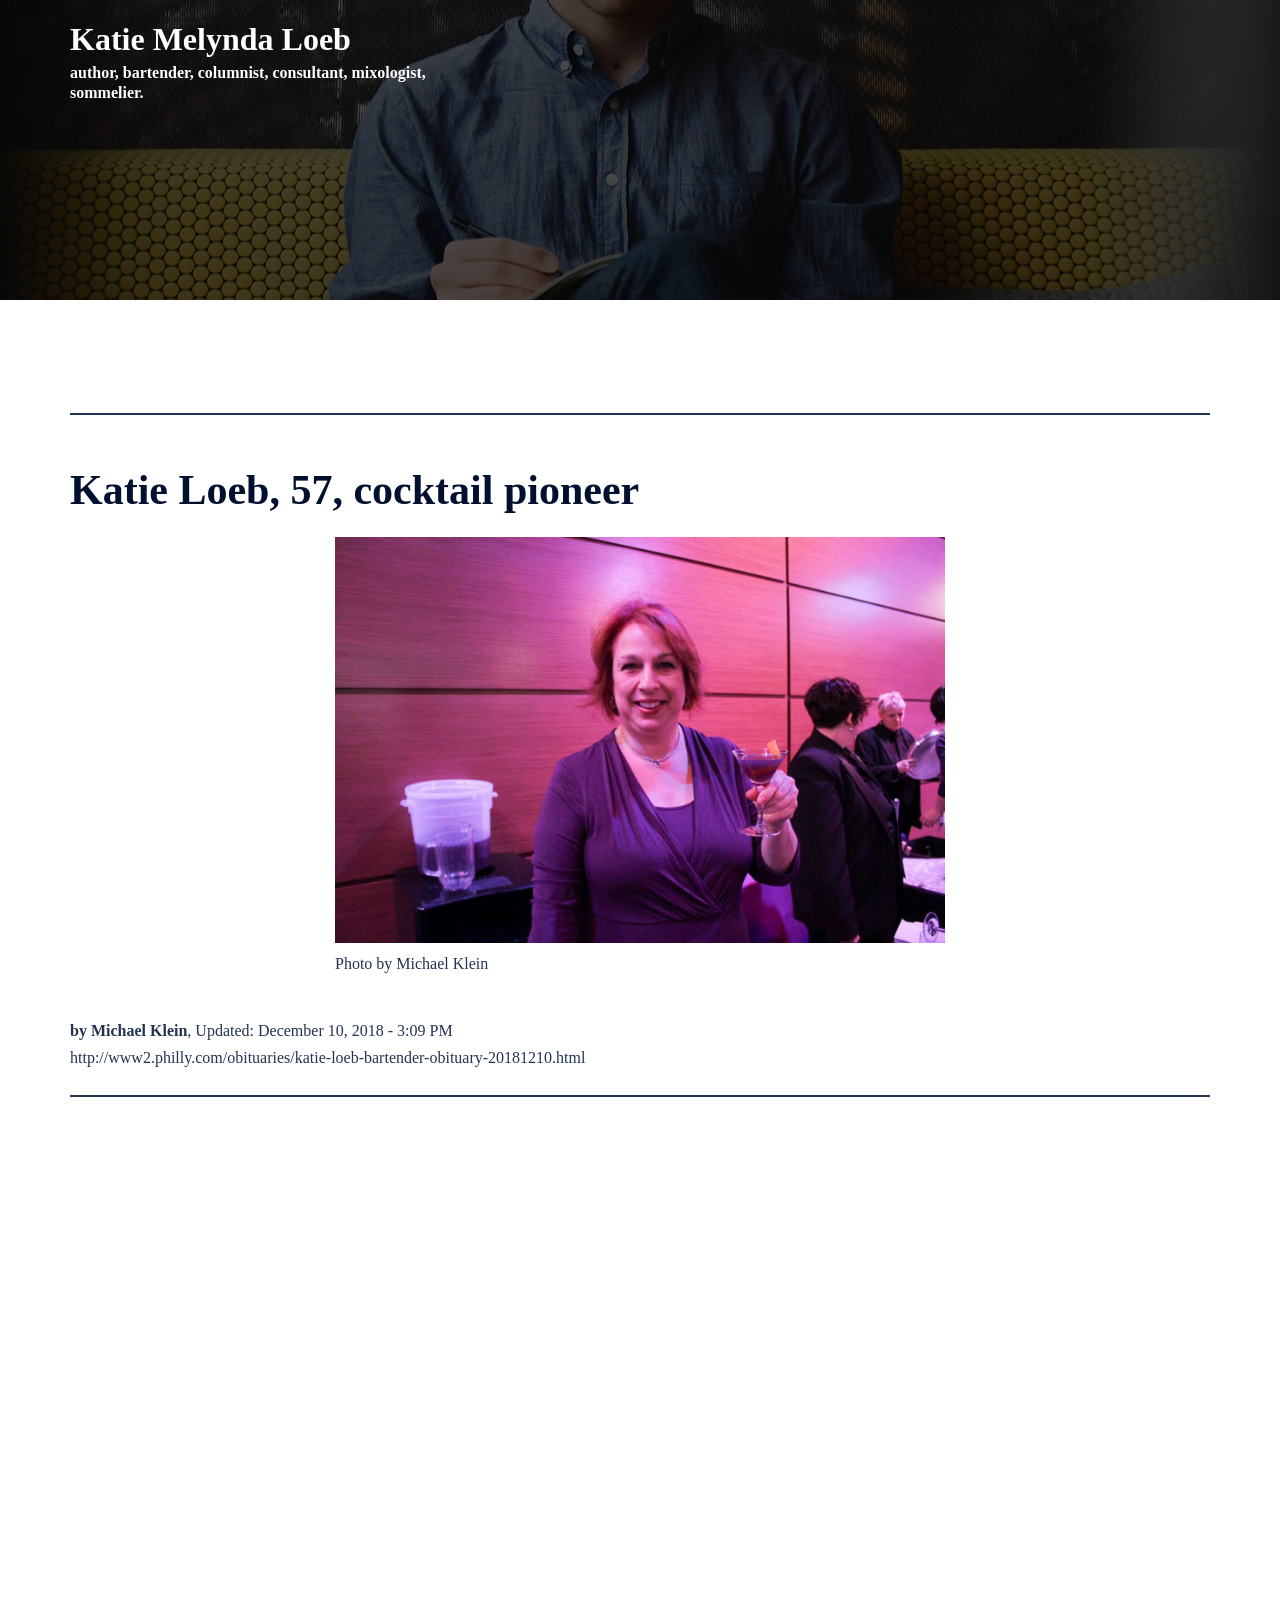
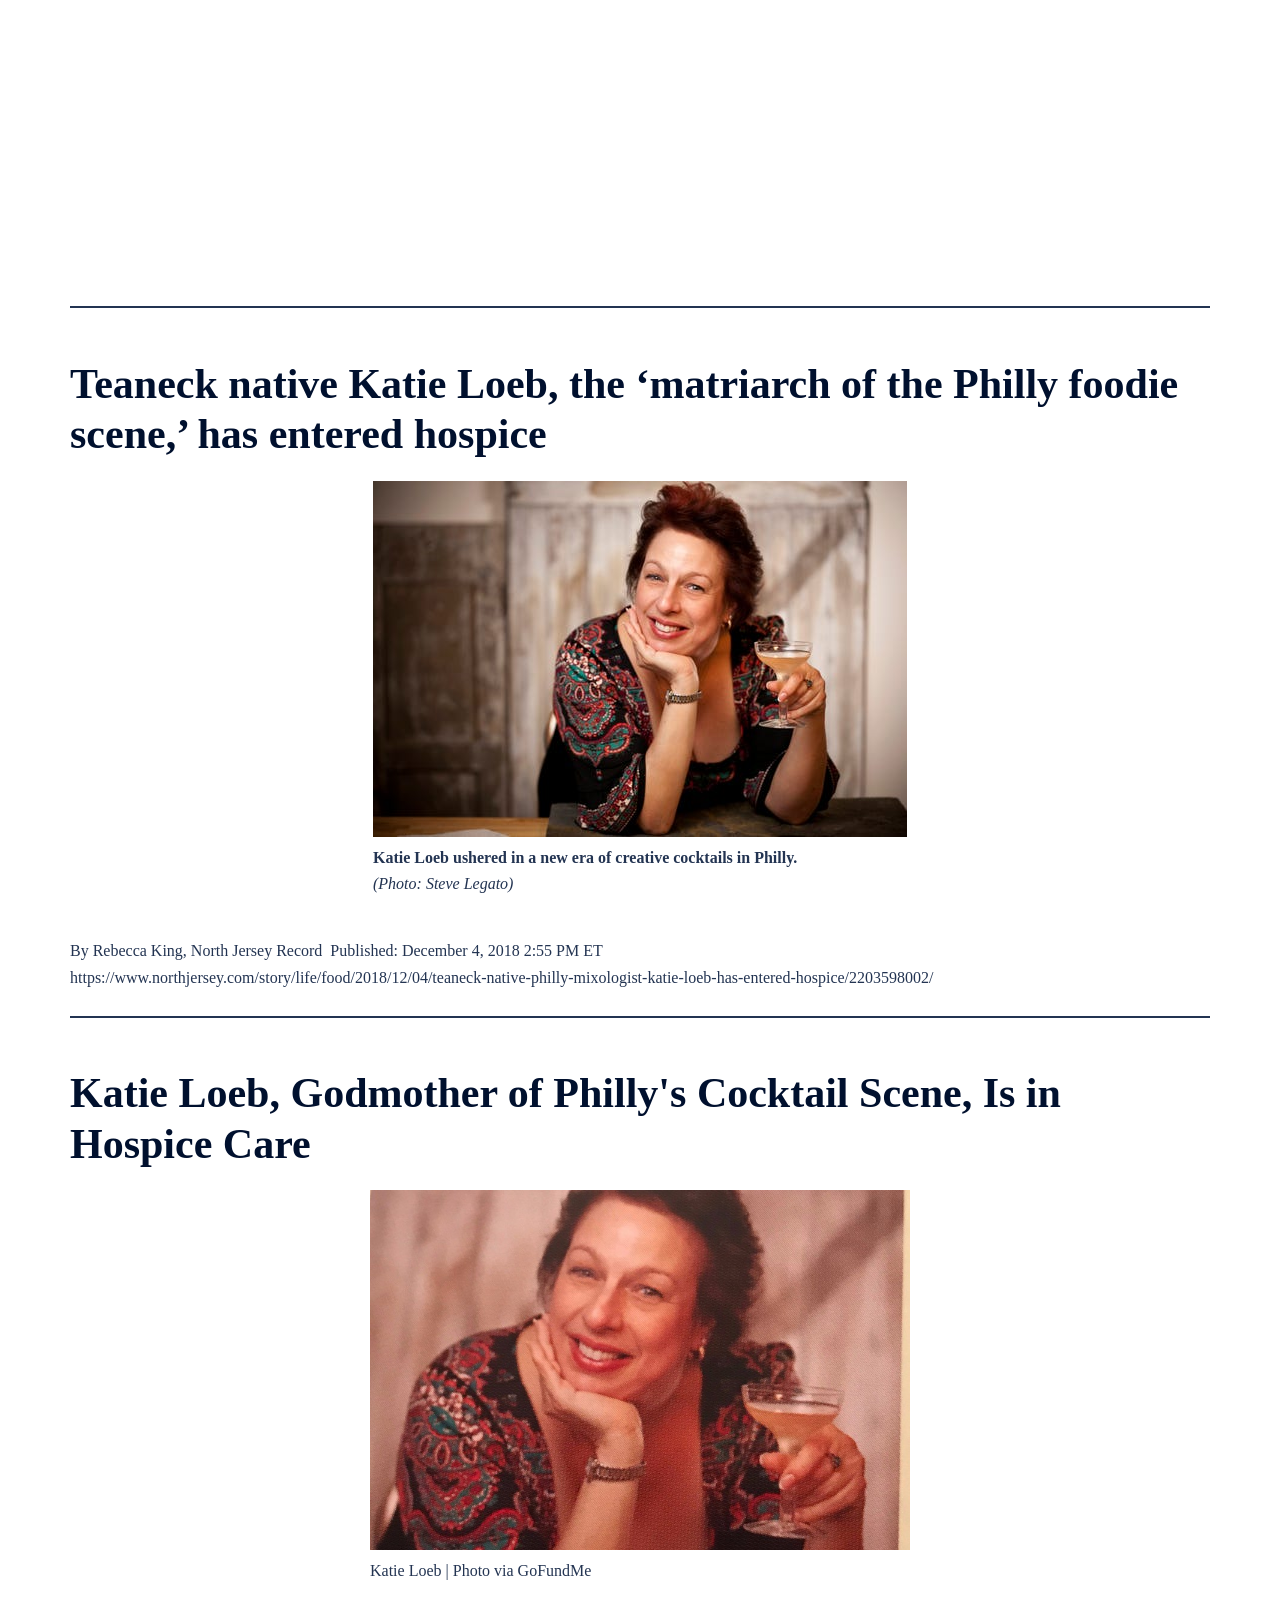
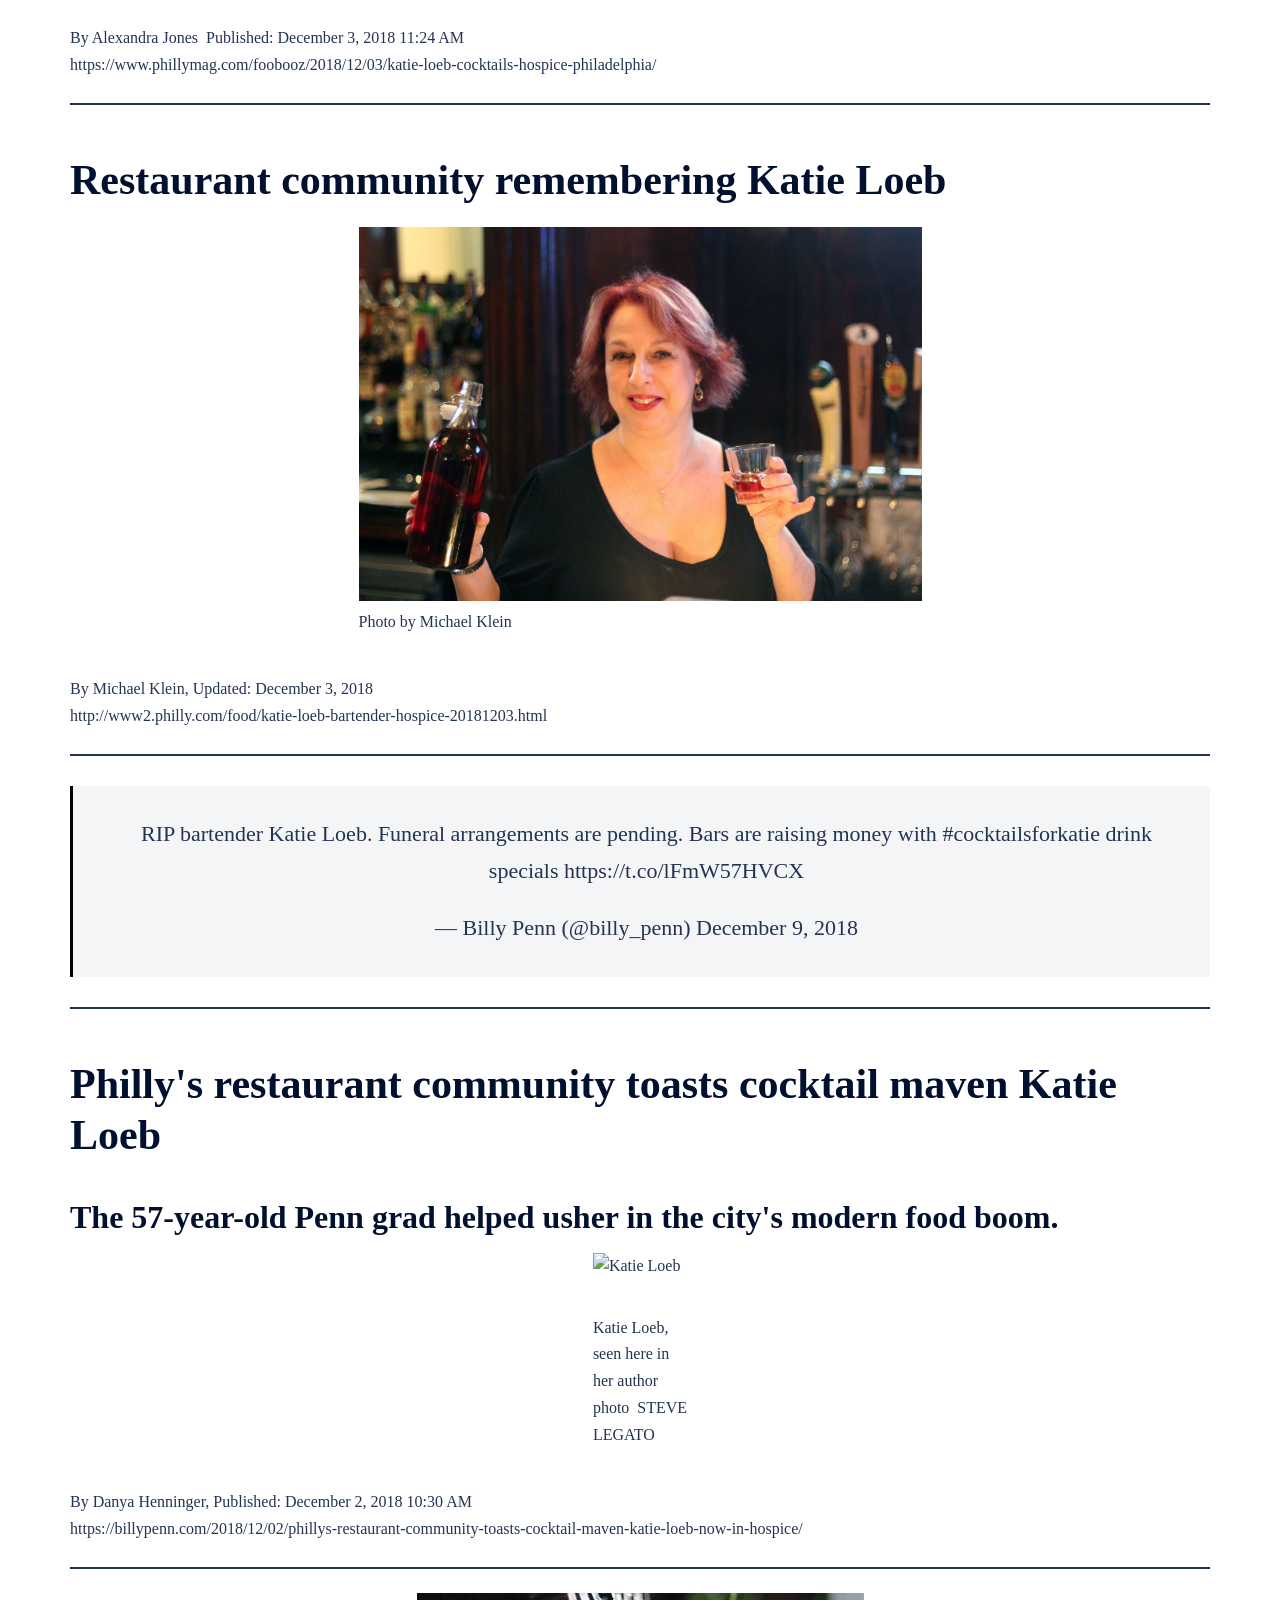
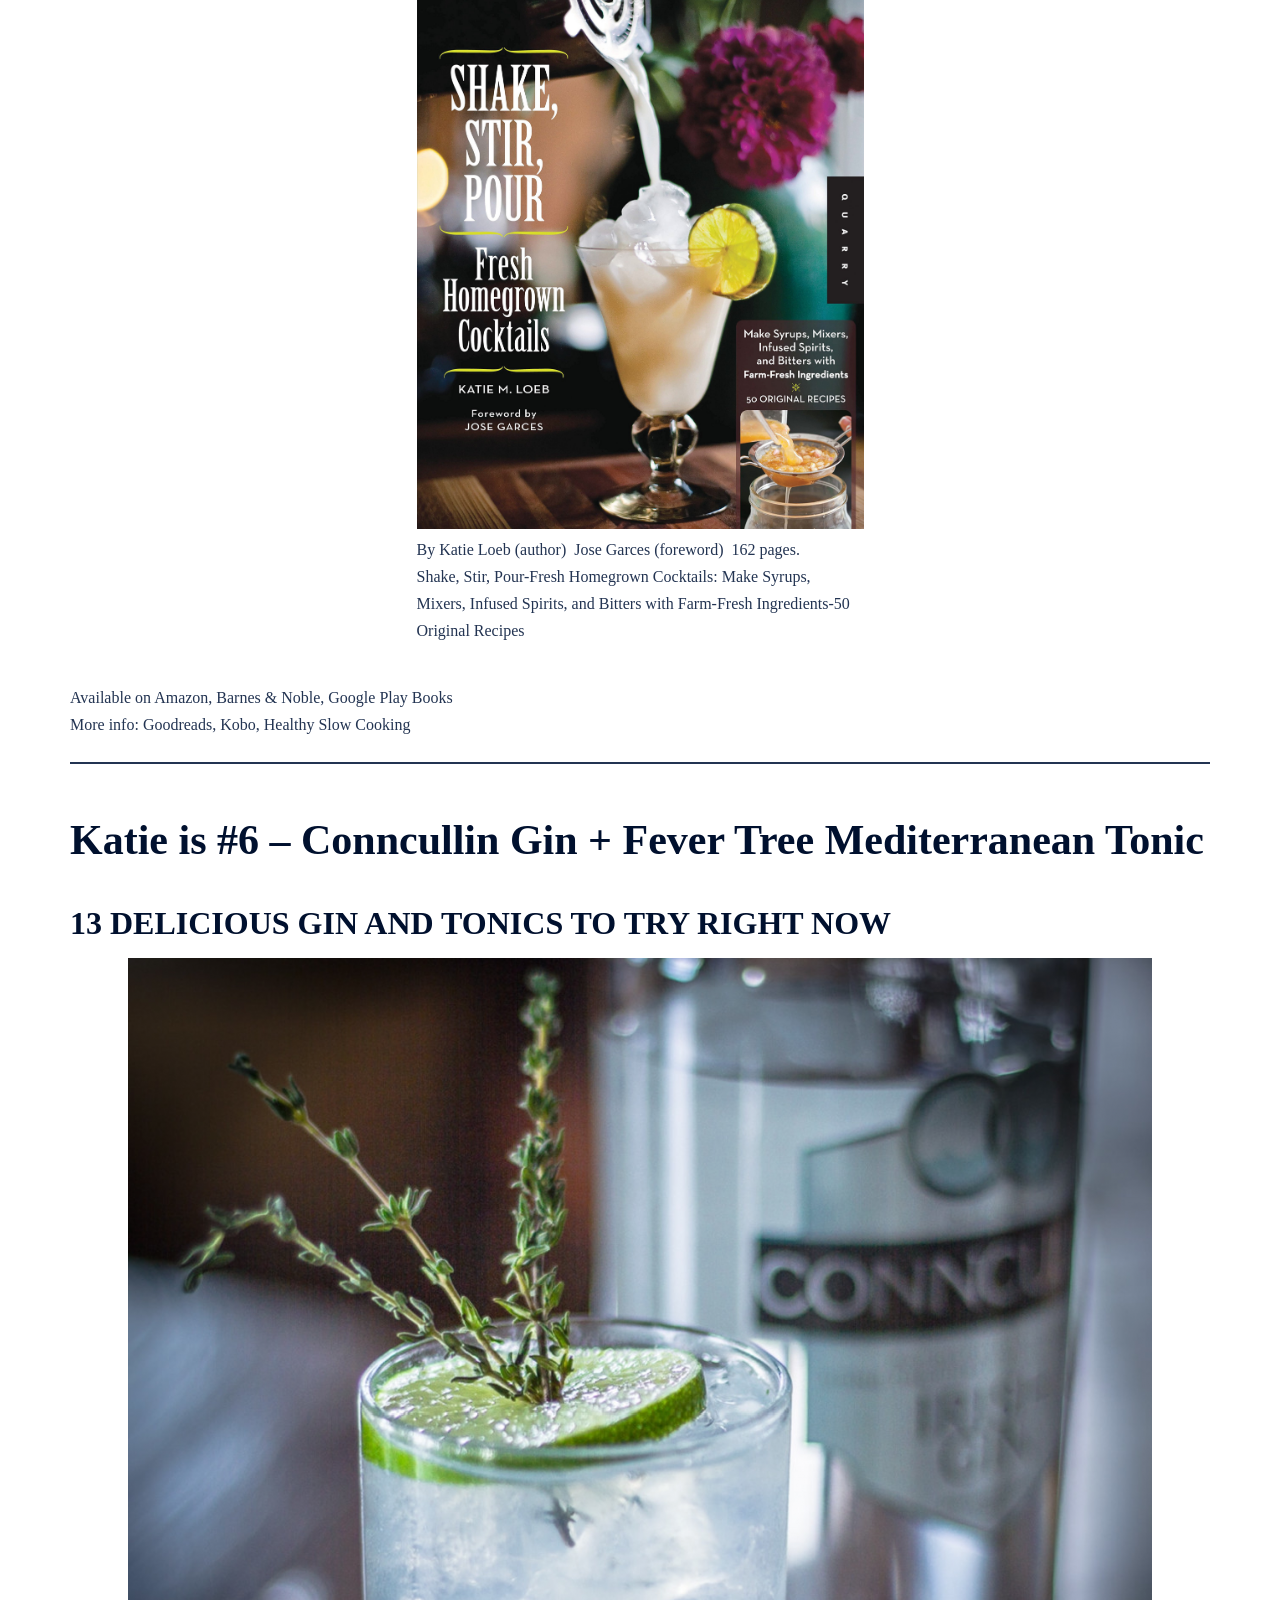
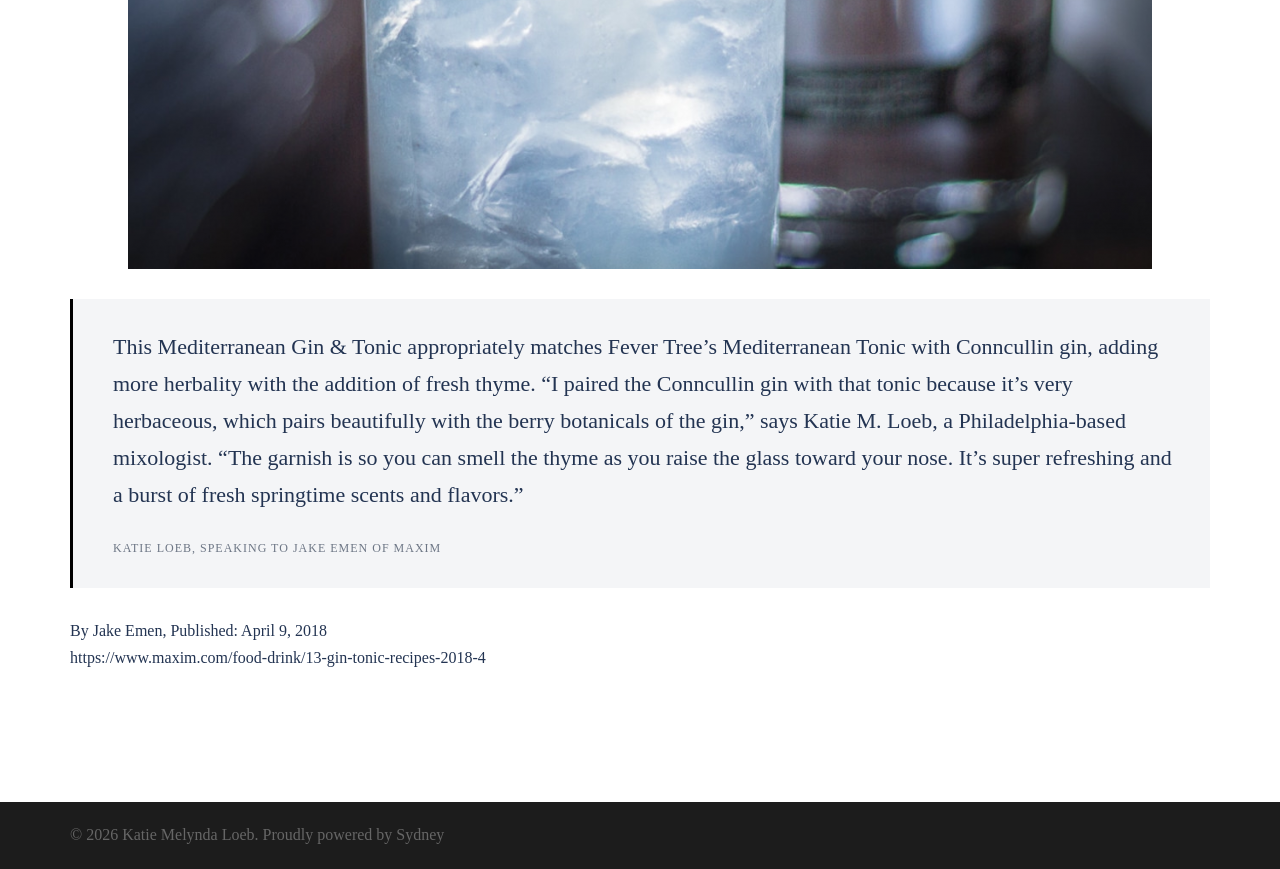
==== rest-in-peace/index.html @ 8b33c0c1 "Static site conversion of boozemuse.net (WordPress to GitHub Pages) Memorial site for Katie Melynda " ====
<!DOCTYPE html>
<html lang="en-US">
<head>
  <meta charset="UTF-8">
  <meta name="viewport" content="width=device-width, initial-scale=1">
  <title>Rest In Peace - Katie Melynda Loeb</title>
  <meta name="description" content="Remembering Katie Melynda Loeb — author, bartender, columnist, consultant, mixologist, sommelier. March 4, 1961 – December 8, 2018.">
  <meta property="og:locale" content="en_US">
  <meta property="og:type" content="article">
  <meta property="og:title" content="Rest In Peace - Katie Melynda Loeb">
  <meta property="og:description" content="Katie Loeb, 57, cocktail pioneer. Remembering the matriarch of the Philly foodie scene.">
  <meta property="og:site_name" content="Katie Melynda Loeb">
  <meta property="og:image" content="../images/katie-loeb-philly.jpg">
  <meta property="article:modified_time" content="2018-12-12T05:13:53+00:00">
  <meta name="twitter:card" content="summary_large_image">
  <meta name="twitter:label1" content="Est. reading time">
  <meta name="twitter:data1" content="2 minutes">
  <link rel="icon" href="../wp-content/uploads/2018/12/cropped-cropped-martini-favicon1-32x32.png" sizes="32x32">
  <link rel="icon" href="../wp-content/uploads/2018/12/cropped-cropped-martini-favicon1-192x192.png" sizes="192x192">
  <link rel="apple-touch-icon" href="../wp-content/uploads/2018/12/cropped-cropped-martini-favicon1-180x180.png">
  <link media="all" href="../wp-content/cache/autoptimize/css/autoptimize_c965d31b4600d9b556c193ef4129aadd.css" rel="stylesheet">
  <script src="../wp-includes/js/jquery/jquery.min.js" defer></script>
</head>
<body class="wp-singular page-template page-template-page-templates page-template-page_fullwidth page-template-page-templatespage_fullwidth-php page page-id-71 wp-theme-sydney wp-child-theme-sydney-child menu-inline syd-has-blocks">

  <span id="toptarget"></span>
  <div class="preloader">
    <div class="spinner">
      <div class="pre-bounce1"></div>
      <div class="pre-bounce2"></div>
    </div>
  </div>

  <div id="page" class="hfeed site">
    <a class="skip-link screen-reader-text" href="#content">Skip to content</a>

    <header id="masthead" class="site-header" role="banner">
      <div class="header-wrap">
        <div class="container">
          <div class="row">
            <div class="col-md-4 col-sm-8 col-xs-12">
              <h1 class="site-title"><a href="../index.html" rel="home">Katie Melynda Loeb</a></h1>
              <h2 class="site-description">author, bartender, columnist, consultant, mixologist, sommelier.</h2>
            </div>
            <div class="col-md-8 col-sm-4 col-xs-12">
              <div class="btn-menu">
                <span class="screen-reader-text">Toggle menu</span>
                <i class="sydney-svg-icon">
                  <svg xmlns="http://www.w3.org/2000/svg" viewBox="0 0 448 512">
                    <path d="M16 132h416c8.837 0 16-7.163 16-16V76c0-8.837-7.163-16-16-16H16C7.163 60 0 67.163 0 76v40c0 8.837 7.163 16 16 16zm0 160h416c8.837 0 16-7.163 16-16v-40c0-8.837-7.163-16-16-16H16c-8.837 0-16 7.163-16 16v40c0 8.837 7.163 16 16 16zm0 160h416c8.837 0 16-7.163 16-16v-40c0-8.837-7.163-16-16-16H16c-8.837 0-16 7.163-16 16v40c0 8.837 7.163 16 16 16z"/>
                  </svg>
                </i>
              </div>
              <nav id="mainnav" class="mainnav" role="navigation"></nav>
            </div>
          </div>
        </div>
      </div>
    </header>

    <div class="sydney-hero-area">
      <div class="header-image">
        <div class="overlay"></div>
      </div>
    </div>

    <div id="content" class="page-wrap">
      <div class="content-wrapper container">
        <div class="row">
          <div id="primary" class="content-area col-md-12 no-sidebar">
            <main id="main" class="site-main" role="main">
              <article id="post-71" class="post-71 page type-page status-publish hentry">
                <div class="content-inner">
                  <header class="entry-header"></header>
                  <div class="entry-content">

                    <hr class="wp-block-separator">

                    <h2 class="wp-block-heading">Katie Loeb, 57, cocktail pioneer</h2>
                    <div class="wp-block-image">
                      <figure class="aligncenter is-resized">
                        <img fetchpriority="high" decoding="async" src="../images/katie-loeb-philly.jpg" alt="Katie Loeb" width="610" height="405">
                        <figcaption>Photo by Michael Klein</figcaption>
                      </figure>
                    </div>
                    <p>
                      <a href="http://www.philly.com/philly/columnists/michael_klein/"><strong>by Michael Klein</strong></a>,&nbsp;Updated:&nbsp;December 10, 2018 - 3:09 PM<br>
                      <a href="http://www2.philly.com/obituaries/katie-loeb-bartender-obituary-20181210.html">http://www2.philly.com/obituaries/katie-loeb-bartender-obituary-20181210.html</a>
                    </p>

                    <hr class="wp-block-separator">

                    <center>
                      <iframe src="https://www.facebook.com/plugins/post.php?href=https%3A%2F%2Fwww.facebook.com%2Fardientephilly%2Fposts%2F358048918089704&width=500" width="500" height="752" style="border:none;overflow:hidden" scrolling="no" frameborder="0" allowTransparency="true" allow="encrypted-media"></iframe>
                    </center>

                    <hr class="wp-block-separator">

                    <h2 class="wp-block-heading">Teaneck native Katie Loeb, the &#8216;matriarch of the Philly foodie scene,&#8217; has entered hospice</h2>
                    <div class="wp-block-image">
                      <figure class="aligncenter">
                        <img decoding="async" src="../images/katie-loeb-northjersey.jpg" alt="Katie Loeb ushered in a new era of creative cocktails in Philly.">
                        <figcaption><strong>Katie Loeb ushered in a new era of creative cocktails in Philly.</strong><br><em>(Photo: Steve Legato)</em></figcaption>
                      </figure>
                    </div>
                    <p>
                      By Rebecca King, North Jersey Record&nbsp; Published: December 4, 2018 2:55 PM ET<br>
                      <a href="https://www.northjersey.com/story/life/food/2018/12/04/teaneck-native-philly-mixologist-katie-loeb-has-entered-hospice/2203598002/">https://www.northjersey.com/story/life/food/2018/12/04/teaneck-native-philly-mixologist-katie-loeb-has-entered-hospice/2203598002/</a>
                    </p>

                    <hr class="wp-block-separator">

                    <h2 class="wp-block-heading">Katie Loeb, Godmother of Philly's Cocktail Scene, Is in Hospice Care</h2>
                    <div class="wp-block-image">
                      <figure class="aligncenter is-resized">
                        <img loading="lazy" decoding="async" src="../images/katie-loeb-phillymag.jpg" alt="Katie Loeb" width="540" height="359">
                        <figcaption>Katie Loeb | Photo via GoFundMe</figcaption>
                      </figure>
                    </div>
                    <p>
                      By Alexandra Jones&nbsp; Published: December 3, 2018 11:24 AM<br>
                      <a href="https://www.phillymag.com/foobooz/2018/12/03/katie-loeb-cocktails-hospice-philadelphia/" target="_blank" rel="noreferrer noopener">https://www.phillymag.com/foobooz/2018/12/03/katie-loeb-cocktails-hospice-philadelphia/</a>
                    </p>

                    <hr class="wp-block-separator">

                    <h2 class="wp-block-heading">Restaurant community remembering Katie Loeb</h2>
                    <div class="wp-block-image">
                      <figure class="aligncenter is-resized">
                        <img loading="lazy" decoding="async" src="../images/katie-loeb-restaurant-community.jpg" alt="Katie Loeb" width="563" height="374">
                        <figcaption>Photo by Michael Klein</figcaption>
                      </figure>
                    </div>
                    <p>
                      By Michael Klein, Updated: December 3, 2018<br>
                      <a href="http://www2.philly.com/food/katie-loeb-bartender-hospice-20181203.html" target="_blank" rel="noreferrer noopener">http://www2.philly.com/food/katie-loeb-bartender-hospice-20181203.html</a>
                    </p>

                    <hr class="wp-block-separator">

                    <center>
                      <blockquote class="twitter-tweet" data-lang="en">
                        <p lang="en" dir="ltr">RIP bartender Katie Loeb. Funeral arrangements are pending. Bars are raising money with <a href="https://twitter.com/hashtag/cocktailsforkatie?src=hash&ref_src=twsrc%5Etfw">#cocktailsforkatie</a> drink specials <a href="https://t.co/lFmW57HVCX">https://t.co/lFmW57HVCX</a></p>
                        &mdash; Billy Penn (@billy_penn) <a href="https://twitter.com/billy_penn/status/1071753237752094720?ref_src=twsrc%5Etfw">December 9, 2018</a>
                      </blockquote>
                      <script async src="https://platform.twitter.com/widgets.js" charset="utf-8"></script>
                    </center>

                    <hr class="wp-block-separator">

                    <h2 class="wp-block-heading">Philly's restaurant community toasts cocktail maven Katie Loeb</h2>
                    <h3 class="wp-block-heading">The 57-year-old Penn grad helped usher in the city's modern food boom.</h3>
                    <div class="wp-block-image">
                      <figure class="aligncenter is-resized">
                        <img loading="lazy" decoding="async" src="https://a.spirited.media/wp-content/uploads/sites/2/2018/12/katieloeb.jpg?resize=676,380" alt="Katie Loeb" width="571" height="321">
                        <figcaption><br>Katie Loeb, seen here in her author photo&nbsp;&nbsp;STEVE LEGATO</figcaption>
                      </figure>
                    </div>
                    <p>
                      By Danya Henninger, Published: December 2, 2018 10:30 AM<br>
                      <a href="https://billypenn.com/2018/12/02/phillys-restaurant-community-toasts-cocktail-maven-katie-loeb-now-in-hospice/">https://billypenn.com/2018/12/02/phillys-restaurant-community-toasts-cocktail-maven-katie-loeb-now-in-hospice/</a>
                    </p>

                    <hr class="wp-block-separator">

                    <div class="wp-block-image">
                      <figure class="aligncenter is-resized">
                        <img loading="lazy" decoding="async" src="../images/katie-loeb-book.jpg" alt="Shake, Stir, Pour — Fresh Homegrown Cocktails by Katie Loeb" width="447" height="536">
                        <figcaption>By Katie Loeb (author)&nbsp; Jose Garces (foreword)&nbsp; 162 pages.<br>
                        Shake, Stir, Pour-Fresh Homegrown Cocktails: Make Syrups, Mixers, Infused Spirits, and Bitters with Farm-Fresh Ingredients-50 Original Recipes</figcaption>
                      </figure>
                    </div>
                    <p>
                      Available on <a href="https://www.amazon.com/Shake-Stir-Pour-Fresh-Homegrown-Cocktails/dp/1592537979" target="_blank" rel="noreferrer noopener">Amazon</a>,
                      <a href="https://www.barnesandnoble.com/w/shake-stir-pour-fresh-homegrown-cocktails-katie-loeb/1110903280?ean=9781610583954" target="_blank" rel="noreferrer noopener">Barnes &amp; Noble</a>,
                      <a href="https://play.google.com/store/books/details?pcampaignid=books_read_action&id=UErVcWmFoWwC" target="_blank" rel="noreferrer noopener">Google Play Books</a><br>
                      More info: <a href="https://www.goodreads.com/book/show/13195708-shake-stir-pour" target="_blank" rel="noreferrer noopener">Goodreads</a>,
                      <a href="https://www.kobo.com/us/en/ebook/shake-stir-pour-fresh-homegrown-cocktails" target="_blank" rel="noreferrer noopener">Kobo</a>,
                      <a href="https://healthyslowcooking.com/mai-tai-with-homemade-orgeat-syrup-from-shake-stir-pour/" target="_blank" rel="noreferrer noopener">Healthy Slow Cooking</a>
                    </p>

                    <hr class="wp-block-separator">

                    <h2 class="wp-block-heading">Katie is #6 &#8211; Conncullin Gin + Fever Tree Mediterranean Tonic</h2>
                    <h3 class="wp-block-heading">13 DELICIOUS GIN AND TONICS TO TRY RIGHT NOW</h3>
                    <div class="wp-block-image">
                      <figure class="aligncenter">
                        <img loading="lazy" decoding="async" width="1024" height="911" src="../images/gin-and-tonic.png" alt="Conncullin Gin and Fever Tree Mediterranean Tonic" class="wp-image-428">
                      </figure>
                    </div>
                    <blockquote class="wp-block-quote is-layout-flow wp-block-quote-is-layout-flow">
                      <p>This Mediterranean Gin &amp; Tonic appropriately matches Fever Tree&#8217;s Mediterranean Tonic with Conncullin gin, adding more herbality with the addition of fresh thyme. &#8220;I paired the Conncullin gin with that tonic because it&#8217;s very herbaceous, which pairs beautifully with the berry botanicals of the gin,&#8221; says Katie M. Loeb, a Philadelphia-based mixologist. &#8220;The garnish is so you can smell the thyme as you raise the glass toward your nose. It&#8217;s super refreshing and a burst of fresh springtime scents and flavors.&#8221;</p>
                      <cite>Katie Loeb, speaking to Jake Emen of Maxim</cite>
                    </blockquote>
                    <p>
                      By Jake Emen, Published: April 9, 2018<br>
                      <a href="https://www.maxim.com/food-drink/13-gin-tonic-recipes-2018-4" target="_blank" rel="noreferrer noopener">https://www.maxim.com/food-drink/13-gin-tonic-recipes-2018-4</a>
                    </p>

                  </div>
                  <footer class="entry-footer"></footer>
                </div>
              </article>
            </main>
          </div>
        </div>
      </div>
    </div>

    <footer id="colophon" class="site-footer">
      <div class="container">
        <div class="site-info">
          <div class="row">
            <div class="col-md-6">
              <div class="sydney-credits">&copy; 2026 Katie Melynda Loeb. Proudly powered by <a rel="nofollow" href="https://athemes.com/theme/sydney/">Sydney</a></div>
            </div>
            <div class="col-md-6"></div>
          </div>
        </div>
      </div>
    </footer>
  </div>

  <a class="go-top visibility-all position-right" href="#toptarget">
    <i class="sydney-svg-icon">
      <svg viewBox="0 0 24 24" fill="none" xmlns="http://www.w3.org/2000/svg">
        <path d="M5 15l7-7 7 7" stroke-width="3" stroke-linejoin="round"/>
      </svg>
    </i>
  </a>

  <script defer src="../wp-content/cache/autoptimize/js/autoptimize_663318c523ea1c5d87d08f533feae462.js"></script>
</body>
</html>
---- wp-content/cache/autoptimize/css/autoptimize_c965d31b4600d9b556c193ef4129aadd.css ----
img:is([sizes=auto i],[sizes^="auto," i]){contain-intrinsic-size:3000px 1500px}
html{line-height:1.15;-webkit-text-size-adjust:100%}body{margin:0}main{display:block}h1{font-size:2em;margin:.67em 0}hr{box-sizing:content-box;height:0;overflow:visible}pre{font-family:monospace,monospace;font-size:1em}a{background-color:transparent}abbr[title]{border-bottom:none;text-decoration:underline;text-decoration:underline dotted}b,strong{font-weight:bolder}code,kbd,samp{font-family:monospace,monospace;font-size:1em}small{font-size:80%}sub,sup{font-size:75%;line-height:0;position:relative;vertical-align:baseline}sub{bottom:-.25em}sup{top:-.5em}img{border-style:none}button,input,optgroup,select,textarea{font-family:inherit;font-size:100%;line-height:1.15;margin:0}button,input{overflow:visible}button,select{text-transform:none}button,[type="button"],[type="reset"],[type="submit"]{-webkit-appearance:button}button::-moz-focus-inner,[type="button"]::-moz-focus-inner,[type="reset"]::-moz-focus-inner,[type="submit"]::-moz-focus-inner{border-style:none;padding:0}button:-moz-focusring,[type="button"]:-moz-focusring,[type="reset"]:-moz-focusring,[type="submit"]:-moz-focusring{outline:1px dotted ButtonText}fieldset{padding:.35em .75em .625em}legend{box-sizing:border-box;color:inherit;display:table;max-width:100%;padding:0;white-space:normal}progress{vertical-align:baseline}textarea{overflow:auto}[type="checkbox"],[type="radio"]{box-sizing:border-box;padding:0}[type="number"]::-webkit-inner-spin-button,[type="number"]::-webkit-outer-spin-button{height:auto}[type="search"]{-webkit-appearance:textfield;outline-offset:-2px}[type="search"]::-webkit-search-decoration{-webkit-appearance:none}::-webkit-file-upload-button{-webkit-appearance:button;font:inherit}details{display:block}summary{display:list-item}template{display:none}[hidden]{display:none}.container{margin-right:auto;margin-left:auto;padding-left:15px;padding-right:15px}.container-fluid{margin-right:auto;margin-left:auto;padding-left:15px;padding-right:15px}@media (min-width: 768px){.container{width:750px}}@media (min-width: 992px){.container{width:970px}.container-fluid{padding-right:40px;padding-left:40px}}@media (min-width: 1200px){.container{width:1170px}}.row{margin-left:-15px;margin-right:-15px}.col-xs-1,.col-sm-1,.col-md-1,.col-lg-1,.col-xs-2,.col-sm-2,.col-md-2,.col-lg-2,.col-xs-3,.col-sm-3,.col-md-3,.col-lg-3,.col-xs-4,.col-sm-4,.col-md-4,.col-lg-4,.col-xs-5,.col-sm-5,.col-md-5,.col-lg-5,.col-xs-6,.col-sm-6,.col-md-6,.col-lg-6,.col-xs-7,.col-sm-7,.col-md-7,.col-lg-7,.col-xs-8,.col-sm-8,.col-md-8,.col-lg-8,.col-xs-9,.col-sm-9,.col-md-9,.col-lg-9,.col-xs-10,.col-sm-10,.col-md-10,.col-lg-10,.col-xs-11,.col-sm-11,.col-md-11,.col-lg-11,.col-xs-12,.col-sm-12,.col-md-12,.col-lg-12{position:relative;min-height:1px;padding-left:15px;padding-right:15px}.col-xs-1,.col-xs-2,.col-xs-3,.col-xs-4,.col-xs-5,.col-xs-6,.col-xs-7,.col-xs-8,.col-xs-9,.col-xs-10,.col-xs-11,.col-xs-12{float:left}.col-xs-12{width:100%}.col-xs-11{width:91.66666667%}.col-xs-10{width:83.33333333%}.col-xs-9{width:75%}.col-xs-8{width:66.66666667%}.col-xs-7{width:58.33333333%}.col-xs-6{width:50%}.col-xs-5{width:41.66666667%}.col-xs-4{width:33.33333333%}.col-xs-3{width:25%}.col-xs-2{width:16.66666667%}.col-xs-1{width:8.33333333%}@media (min-width: 768px){.col-sm-1,.col-sm-2,.col-sm-3,.col-sm-4,.col-sm-5,.col-sm-6,.col-sm-7,.col-sm-8,.col-sm-9,.col-sm-10,.col-sm-11,.col-sm-12{float:left}.col-sm-12{width:100%}.col-sm-11{width:91.66666667%}.col-sm-10{width:83.33333333%}.col-sm-9{width:75%}.col-sm-8{width:66.66666667%}.col-sm-7{width:58.33333333%}.col-sm-6{width:50%}.col-sm-5{width:41.66666667%}.col-sm-4{width:33.33333333%}.col-sm-3{width:25%}.col-sm-2{width:16.66666667%}.col-sm-1{width:8.33333333%}}@media (min-width: 992px){.col-md-1,.col-md-2,.col-md-3,.col-md-4,.col-md-5,.col-md-6,.col-md-7,.col-md-8,.col-md-9,.col-md-10,.col-md-11,.col-md-12{float:left}.col-md-12{width:100%}.col-md-11{width:91.66666667%}.col-md-10{width:83.33333333%}.col-md-9{width:75%}.col-md-8{width:66.66666667%}.col-md-7{width:58.33333333%}.col-md-6{width:50%}.col-md-5{width:41.66666667%}.col-md-4{width:33.33333333%}.col-md-3{width:25%}.col-md-2{width:16.66666667%}.col-md-1{width:8.33333333%}}@media (min-width: 1200px){.col-lg-1,.col-lg-2,.col-lg-3,.col-lg-4,.col-lg-5,.col-lg-6,.col-lg-7,.col-lg-8,.col-lg-9,.col-lg-10,.col-lg-11,.col-lg-12{float:left}.col-lg-12{width:100%}.col-lg-11{width:91.66666667%}.col-lg-10{width:83.33333333%}.col-lg-9{width:75%}.col-lg-8{width:66.66666667%}.col-lg-7{width:58.33333333%}.col-lg-6{width:50%}.col-lg-5{width:41.66666667%}.col-lg-4{width:33.33333333%}.col-lg-3{width:25%}.col-lg-2{width:16.66666667%}.col-lg-1{width:8.33333333%}}table{background-color:transparent}caption{padding-top:8px;padding-bottom:8px;color:#777;text-align:left}th{text-align:left}.table{width:100%;max-width:100%;margin-bottom:20px}table col[class*="col-"]{position:static;float:none;display:table-column}table td[class*="col-"],table th[class*="col-"]{position:static;float:none;display:table-cell}fieldset{padding:0;margin:0;border:0;min-width:0}legend{display:block;width:100%;padding:0;margin-bottom:20px;font-size:21px;line-height:inherit;color:#333;border:0;border-bottom:1px solid #e5e5e5}label{display:inline-block;max-width:100%;margin-bottom:5px}input[type="search"]{-webkit-box-sizing:border-box;-moz-box-sizing:border-box;box-sizing:border-box}input[type="radio"],input[type="checkbox"]{margin:4px 0 0;margin-top:1px \9;line-height:normal}input[type="file"]{display:block}input[type="range"]{display:block;width:100%}select[multiple],select[size]{height:auto}input[type="file"]:focus,input[type="radio"]:focus,input[type="checkbox"]:focus{outline:thin dotted;outline:5px auto -webkit-focus-ring-color;outline-offset:-2px}output{display:block;padding-top:7px;font-size:14px;line-height:1.42857143;color:#555}input[type="search"]{-webkit-appearance:none}@media screen and (-webkit-min-device-pixel-ratio: 0){input[type="date"],input[type="time"],input[type="datetime-local"],input[type="month"]{line-height:34px}input[type="date"].input-sm,input[type="time"].input-sm,input[type="datetime-local"].input-sm,input[type="month"].input-sm,.input-group-sm input[type="date"],.input-group-sm input[type="time"],.input-group-sm input[type="datetime-local"],.input-group-sm input[type="month"]{line-height:30px}input[type="date"].input-lg,input[type="time"].input-lg,input[type="datetime-local"].input-lg,input[type="month"].input-lg,.input-group-lg input[type="date"],.input-group-lg input[type="time"],.input-group-lg input[type="datetime-local"],.input-group-lg input[type="month"]{line-height:46px}}input[type="radio"][disabled],input[type="checkbox"][disabled],input[type="radio"].disabled,input[type="checkbox"].disabled,fieldset[disabled] input[type="radio"],fieldset[disabled] input[type="checkbox"]{cursor:not-allowed}.clearfix:before,.clearfix:after,.dl-horizontal dd:before,.dl-horizontal dd:after,.container:before,.container:after,.container-fluid:before,.container-fluid:after,.row:before,.row:after,.form-horizontal .form-group:before,.form-horizontal .form-group:after{content:" ";display:table}.clearfix:after,.dl-horizontal dd:after,.container:after,.container-fluid:after,.row:after,.form-horizontal .form-group:after{clear:both}
:root{--wp-block-synced-color:#7a00df;--wp-block-synced-color--rgb:122,0,223;--wp-bound-block-color:var(--wp-block-synced-color);--wp-editor-canvas-background:#ddd;--wp-admin-theme-color:#007cba;--wp-admin-theme-color--rgb:0,124,186;--wp-admin-theme-color-darker-10:#006ba1;--wp-admin-theme-color-darker-10--rgb:0,107,160.5;--wp-admin-theme-color-darker-20:#005a87;--wp-admin-theme-color-darker-20--rgb:0,90,135;--wp-admin-border-width-focus:2px}@media (min-resolution:192dpi){:root{--wp-admin-border-width-focus:1.5px}}.wp-element-button{cursor:pointer}:root .has-very-light-gray-background-color{background-color:#eee}:root .has-very-dark-gray-background-color{background-color:#313131}:root .has-very-light-gray-color{color:#eee}:root .has-very-dark-gray-color{color:#313131}:root .has-vivid-green-cyan-to-vivid-cyan-blue-gradient-background{background:linear-gradient(135deg,#00d084,#0693e3)}:root .has-purple-crush-gradient-background{background:linear-gradient(135deg,#34e2e4,#4721fb 50%,#ab1dfe)}:root .has-hazy-dawn-gradient-background{background:linear-gradient(135deg,#faaca8,#dad0ec)}:root .has-subdued-olive-gradient-background{background:linear-gradient(135deg,#fafae1,#67a671)}:root .has-atomic-cream-gradient-background{background:linear-gradient(135deg,#fdd79a,#004a59)}:root .has-nightshade-gradient-background{background:linear-gradient(135deg,#330968,#31cdcf)}:root .has-midnight-gradient-background{background:linear-gradient(135deg,#020381,#2874fc)}:root{--wp--preset--font-size--normal:16px;--wp--preset--font-size--huge:42px}.has-regular-font-size{font-size:1em}.has-larger-font-size{font-size:2.625em}.has-normal-font-size{font-size:var(--wp--preset--font-size--normal)}.has-huge-font-size{font-size:var(--wp--preset--font-size--huge)}.has-text-align-center{text-align:center}.has-text-align-left{text-align:left}.has-text-align-right{text-align:right}.has-fit-text{white-space:nowrap!important}#end-resizable-editor-section{display:none}.aligncenter{clear:both}.items-justified-left{justify-content:flex-start}.items-justified-center{justify-content:center}.items-justified-right{justify-content:flex-end}.items-justified-space-between{justify-content:space-between}.screen-reader-text{border:0;clip-path:inset(50%);height:1px;margin:-1px;overflow:hidden;padding:0;position:absolute;width:1px;word-wrap:normal!important}.screen-reader-text:focus{background-color:#ddd;clip-path:none;color:#444;display:block;font-size:1em;height:auto;left:5px;line-height:normal;padding:15px 23px 14px;text-decoration:none;top:5px;width:auto;z-index:100000}html :where(.has-border-color){border-style:solid}html :where([style*=border-top-color]){border-top-style:solid}html :where([style*=border-right-color]){border-right-style:solid}html :where([style*=border-bottom-color]){border-bottom-style:solid}html :where([style*=border-left-color]){border-left-style:solid}html :where([style*=border-width]){border-style:solid}html :where([style*=border-top-width]){border-top-style:solid}html :where([style*=border-right-width]){border-right-style:solid}html :where([style*=border-bottom-width]){border-bottom-style:solid}html :where([style*=border-left-width]){border-left-style:solid}html :where(img[class*=wp-image-]){height:auto;max-width:100%}:where(figure){margin:0 0 1em}html :where(.is-position-sticky){--wp-admin--admin-bar--position-offset:var(--wp-admin--admin-bar--height,0px)}@media screen and (max-width:600px){html :where(.is-position-sticky){--wp-admin--admin-bar--position-offset:0px}}
.wp-block-image>a,.wp-block-image>figure>a{display:inline-block}.wp-block-image img{box-sizing:border-box;height:auto;max-width:100%;vertical-align:bottom}@media not (prefers-reduced-motion){.wp-block-image img.hide{visibility:hidden}.wp-block-image img.show{animation:show-content-image .4s}}.wp-block-image[style*=border-radius] img,.wp-block-image[style*=border-radius]>a{border-radius:inherit}.wp-block-image.has-custom-border img{box-sizing:border-box}.wp-block-image.aligncenter{text-align:center}.wp-block-image.alignfull>a,.wp-block-image.alignwide>a{width:100%}.wp-block-image.alignfull img,.wp-block-image.alignwide img{height:auto;width:100%}.wp-block-image .aligncenter,.wp-block-image .alignleft,.wp-block-image .alignright,.wp-block-image.aligncenter,.wp-block-image.alignleft,.wp-block-image.alignright{display:table}.wp-block-image .aligncenter>figcaption,.wp-block-image .alignleft>figcaption,.wp-block-image .alignright>figcaption,.wp-block-image.aligncenter>figcaption,.wp-block-image.alignleft>figcaption,.wp-block-image.alignright>figcaption{caption-side:bottom;display:table-caption}.wp-block-image .alignleft{float:left;margin:.5em 1em .5em 0}.wp-block-image .alignright{float:right;margin:.5em 0 .5em 1em}.wp-block-image .aligncenter{margin-left:auto;margin-right:auto}.wp-block-image :where(figcaption){margin-bottom:1em;margin-top:.5em}.wp-block-image.is-style-circle-mask img{border-radius:9999px}@supports ((-webkit-mask-image:none) or (mask-image:none)) or (-webkit-mask-image:none){.wp-block-image.is-style-circle-mask img{border-radius:0;-webkit-mask-image:url('data:image/svg+xml;utf8,<svg viewBox="0 0 100 100" xmlns="http://www.w3.org/2000/svg"><circle cx="50" cy="50" r="50"/></svg>');mask-image:url('data:image/svg+xml;utf8,<svg viewBox="0 0 100 100" xmlns="http://www.w3.org/2000/svg"><circle cx="50" cy="50" r="50"/></svg>');mask-mode:alpha;-webkit-mask-position:center;mask-position:center;-webkit-mask-repeat:no-repeat;mask-repeat:no-repeat;-webkit-mask-size:contain;mask-size:contain}}:root :where(.wp-block-image.is-style-rounded img,.wp-block-image .is-style-rounded img){border-radius:9999px}.wp-block-image figure{margin:0}.wp-lightbox-container{display:flex;flex-direction:column;position:relative}.wp-lightbox-container img{cursor:zoom-in}.wp-lightbox-container img:hover+button{opacity:1}.wp-lightbox-container button{align-items:center;backdrop-filter:blur(16px) saturate(180%);background-color:#5a5a5a40;border:none;border-radius:4px;cursor:zoom-in;display:flex;height:20px;justify-content:center;opacity:0;padding:0;position:absolute;right:16px;text-align:center;top:16px;width:20px;z-index:100}@media not (prefers-reduced-motion){.wp-lightbox-container button{transition:opacity .2s ease}}.wp-lightbox-container button:focus-visible{outline:3px auto #5a5a5a40;outline:3px auto -webkit-focus-ring-color;outline-offset:3px}.wp-lightbox-container button:hover{cursor:pointer;opacity:1}.wp-lightbox-container button:focus{opacity:1}.wp-lightbox-container button:focus,.wp-lightbox-container button:hover,.wp-lightbox-container button:not(:hover):not(:active):not(.has-background){background-color:#5a5a5a40;border:none}.wp-lightbox-overlay{box-sizing:border-box;cursor:zoom-out;height:100vh;left:0;overflow:hidden;position:fixed;top:0;visibility:hidden;width:100%;z-index:100000}.wp-lightbox-overlay .close-button{align-items:center;cursor:pointer;display:flex;justify-content:center;min-height:40px;min-width:40px;padding:0;position:absolute;right:calc(env(safe-area-inset-right) + 16px);top:calc(env(safe-area-inset-top) + 16px);z-index:5000000}.wp-lightbox-overlay .close-button:focus,.wp-lightbox-overlay .close-button:hover,.wp-lightbox-overlay .close-button:not(:hover):not(:active):not(.has-background){background:0 0;border:none}.wp-lightbox-overlay .lightbox-image-container{height:var(--wp--lightbox-container-height);left:50%;overflow:hidden;position:absolute;top:50%;transform:translate(-50%,-50%);transform-origin:top left;width:var(--wp--lightbox-container-width);z-index:9999999999}.wp-lightbox-overlay .wp-block-image{align-items:center;box-sizing:border-box;display:flex;height:100%;justify-content:center;margin:0;position:relative;transform-origin:0 0;width:100%;z-index:3000000}.wp-lightbox-overlay .wp-block-image img{height:var(--wp--lightbox-image-height);min-height:var(--wp--lightbox-image-height);min-width:var(--wp--lightbox-image-width);width:var(--wp--lightbox-image-width)}.wp-lightbox-overlay .wp-block-image figcaption{display:none}.wp-lightbox-overlay button{background:0 0;border:none}.wp-lightbox-overlay .scrim{background-color:#fff;height:100%;opacity:.9;position:absolute;width:100%;z-index:2000000}.wp-lightbox-overlay.active{visibility:visible}@media not (prefers-reduced-motion){.wp-lightbox-overlay.active{animation:turn-on-visibility .25s both}.wp-lightbox-overlay.active img{animation:turn-on-visibility .35s both}.wp-lightbox-overlay.show-closing-animation:not(.active){animation:turn-off-visibility .35s both}.wp-lightbox-overlay.show-closing-animation:not(.active) img{animation:turn-off-visibility .25s both}.wp-lightbox-overlay.zoom.active{animation:none;opacity:1;visibility:visible}.wp-lightbox-overlay.zoom.active .lightbox-image-container{animation:lightbox-zoom-in .4s}.wp-lightbox-overlay.zoom.active .lightbox-image-container img{animation:none}.wp-lightbox-overlay.zoom.active .scrim{animation:turn-on-visibility .4s forwards}.wp-lightbox-overlay.zoom.show-closing-animation:not(.active){animation:none}.wp-lightbox-overlay.zoom.show-closing-animation:not(.active) .lightbox-image-container{animation:lightbox-zoom-out .4s}.wp-lightbox-overlay.zoom.show-closing-animation:not(.active) .lightbox-image-container img{animation:none}.wp-lightbox-overlay.zoom.show-closing-animation:not(.active) .scrim{animation:turn-off-visibility .4s forwards}}@keyframes show-content-image{0%{visibility:hidden}99%{visibility:hidden}to{visibility:visible}}@keyframes turn-on-visibility{0%{opacity:0}to{opacity:1}}@keyframes turn-off-visibility{0%{opacity:1;visibility:visible}99%{opacity:0;visibility:visible}to{opacity:0;visibility:hidden}}@keyframes lightbox-zoom-in{0%{transform:translate(calc((-100vw + var(--wp--lightbox-scrollbar-width))/2 + var(--wp--lightbox-initial-left-position)),calc(-50vh + var(--wp--lightbox-initial-top-position))) scale(var(--wp--lightbox-scale))}to{transform:translate(-50%,-50%) scale(1)}}@keyframes lightbox-zoom-out{0%{transform:translate(-50%,-50%) scale(1);visibility:visible}99%{visibility:visible}to{transform:translate(calc((-100vw + var(--wp--lightbox-scrollbar-width))/2 + var(--wp--lightbox-initial-left-position)),calc(-50vh + var(--wp--lightbox-initial-top-position))) scale(var(--wp--lightbox-scale));visibility:hidden}}.wp-block-image.is-style-sydney-rounded img{border-radius:30px}
@charset "UTF-8";.wp-block-separator{border:none;border-top:2px solid}:root :where(.wp-block-separator.is-style-dots){height:auto;line-height:1;text-align:center}:root :where(.wp-block-separator.is-style-dots):before{color:currentColor;content:"···";font-family:serif;font-size:1.5em;letter-spacing:2em;padding-left:2em}.wp-block-separator.is-style-dots{background:none!important;border:none!important}
:root{--wp--preset--aspect-ratio--square:1;--wp--preset--aspect-ratio--4-3:4/3;--wp--preset--aspect-ratio--3-4:3/4;--wp--preset--aspect-ratio--3-2:3/2;--wp--preset--aspect-ratio--2-3:2/3;--wp--preset--aspect-ratio--16-9:16/9;--wp--preset--aspect-ratio--9-16:9/16;--wp--preset--color--black:#000;--wp--preset--color--cyan-bluish-gray:#abb8c3;--wp--preset--color--white:#fff;--wp--preset--color--pale-pink:#f78da7;--wp--preset--color--vivid-red:#cf2e2e;--wp--preset--color--luminous-vivid-orange:#ff6900;--wp--preset--color--luminous-vivid-amber:#fcb900;--wp--preset--color--light-green-cyan:#7bdcb5;--wp--preset--color--vivid-green-cyan:#00d084;--wp--preset--color--pale-cyan-blue:#8ed1fc;--wp--preset--color--vivid-cyan-blue:#0693e3;--wp--preset--color--vivid-purple:#9b51e0;--wp--preset--color--global-color-1:var(--sydney-global-color-1);--wp--preset--color--global-color-2:var(--sydney-global-color-2);--wp--preset--color--global-color-3:var(--sydney-global-color-3);--wp--preset--color--global-color-4:var(--sydney-global-color-4);--wp--preset--color--global-color-5:var(--sydney-global-color-5);--wp--preset--color--global-color-6:var(--sydney-global-color-6);--wp--preset--color--global-color-7:var(--sydney-global-color-7);--wp--preset--color--global-color-8:var(--sydney-global-color-8);--wp--preset--color--global-color-9:var(--sydney-global-color-9);--wp--preset--gradient--vivid-cyan-blue-to-vivid-purple:linear-gradient(135deg,#0693e3 0%,#9b51e0 100%);--wp--preset--gradient--light-green-cyan-to-vivid-green-cyan:linear-gradient(135deg,#7adcb4 0%,#00d082 100%);--wp--preset--gradient--luminous-vivid-amber-to-luminous-vivid-orange:linear-gradient(135deg,#fcb900 0%,#ff6900 100%);--wp--preset--gradient--luminous-vivid-orange-to-vivid-red:linear-gradient(135deg,#ff6900 0%,#cf2e2e 100%);--wp--preset--gradient--very-light-gray-to-cyan-bluish-gray:linear-gradient(135deg,#eee 0%,#a9b8c3 100%);--wp--preset--gradient--cool-to-warm-spectrum:linear-gradient(135deg,#4aeadc 0%,#9778d1 20%,#cf2aba 40%,#ee2c82 60%,#fb6962 80%,#fef84c 100%);--wp--preset--gradient--blush-light-purple:linear-gradient(135deg,#ffceec 0%,#9896f0 100%);--wp--preset--gradient--blush-bordeaux:linear-gradient(135deg,#fecda5 0%,#fe2d2d 50%,#6b003e 100%);--wp--preset--gradient--luminous-dusk:linear-gradient(135deg,#ffcb70 0%,#c751c0 50%,#4158d0 100%);--wp--preset--gradient--pale-ocean:linear-gradient(135deg,#fff5cb 0%,#b6e3d4 50%,#33a7b5 100%);--wp--preset--gradient--electric-grass:linear-gradient(135deg,#caf880 0%,#71ce7e 100%);--wp--preset--gradient--midnight:linear-gradient(135deg,#020381 0%,#2874fc 100%);--wp--preset--font-size--small:13px;--wp--preset--font-size--medium:20px;--wp--preset--font-size--large:36px;--wp--preset--font-size--x-large:42px;--wp--preset--font-family--rouge-script:Rouge Script;--wp--preset--font-family--dosis:Dosis;--wp--preset--font-family--great-vibes:Great Vibes;--wp--preset--font-family--quicksand:Quicksand;--wp--preset--spacing--20:10px;--wp--preset--spacing--30:20px;--wp--preset--spacing--40:30px;--wp--preset--spacing--50:clamp(30px, 5vw, 60px);--wp--preset--spacing--60:clamp(30px, 7vw, 80px);--wp--preset--spacing--70:clamp(50px, 7vw, 100px);--wp--preset--spacing--80:clamp(50px, 10vw, 120px);--wp--preset--shadow--natural:6px 6px 9px rgba(0,0,0,.2);--wp--preset--shadow--deep:12px 12px 50px rgba(0,0,0,.4);--wp--preset--shadow--sharp:6px 6px 0px rgba(0,0,0,.2);--wp--preset--shadow--outlined:6px 6px 0px -3px #fff,6px 6px #000;--wp--preset--shadow--crisp:6px 6px 0px #000}:root{--wp--style--global--content-size:740px;--wp--style--global--wide-size:1140px}:where(body){margin:0}.wp-site-blocks{padding-top:var(--wp--style--root--padding-top);padding-bottom:var(--wp--style--root--padding-bottom)}.has-global-padding{padding-right:var(--wp--style--root--padding-right);padding-left:var(--wp--style--root--padding-left)}.has-global-padding>.alignfull{margin-right:calc(var(--wp--style--root--padding-right) * -1);margin-left:calc(var(--wp--style--root--padding-left) * -1)}.has-global-padding :where(:not(.alignfull.is-layout-flow)>.has-global-padding:not(.wp-block-block,.alignfull)){padding-right:0;padding-left:0}.has-global-padding :where(:not(.alignfull.is-layout-flow)>.has-global-padding:not(.wp-block-block,.alignfull))>.alignfull{margin-left:0;margin-right:0}.wp-site-blocks>.alignleft{float:left;margin-right:2em}.wp-site-blocks>.alignright{float:right;margin-left:2em}.wp-site-blocks>.aligncenter{justify-content:center;margin-left:auto;margin-right:auto}:where(.wp-site-blocks)>*{margin-block-start:24px;margin-block-end:0}:where(.wp-site-blocks)>:first-child{margin-block-start:0}:where(.wp-site-blocks)>:last-child{margin-block-end:0}:root{--wp--style--block-gap:24px}:root :where(.is-layout-flow)>:first-child{margin-block-start:0}:root :where(.is-layout-flow)>:last-child{margin-block-end:0}:root :where(.is-layout-flow)>*{margin-block-start:24px;margin-block-end:0}:root :where(.is-layout-constrained)>:first-child{margin-block-start:0}:root :where(.is-layout-constrained)>:last-child{margin-block-end:0}:root :where(.is-layout-constrained)>*{margin-block-start:24px;margin-block-end:0}:root :where(.is-layout-flex){gap:24px}:root :where(.is-layout-grid){gap:24px}.is-layout-flow>.alignleft{float:left;margin-inline-start:0;margin-inline-end:2em}.is-layout-flow>.alignright{float:right;margin-inline-start:2em;margin-inline-end:0}.is-layout-flow>.aligncenter{margin-left:auto !important;margin-right:auto !important}.is-layout-constrained>.alignleft{float:left;margin-inline-start:0;margin-inline-end:2em}.is-layout-constrained>.alignright{float:right;margin-inline-start:2em;margin-inline-end:0}.is-layout-constrained>.aligncenter{margin-left:auto !important;margin-right:auto !important}.is-layout-constrained>:where(:not(.alignleft):not(.alignright):not(.alignfull)){max-width:var(--wp--style--global--content-size);margin-left:auto !important;margin-right:auto !important}.is-layout-constrained>.alignwide{max-width:var(--wp--style--global--wide-size)}body .is-layout-flex{display:flex}.is-layout-flex{flex-wrap:wrap;align-items:center}.is-layout-flex>:is(*,div){margin:0}body .is-layout-grid{display:grid}.is-layout-grid>:is(*,div){margin:0}body{--wp--style--root--padding-top:0px;--wp--style--root--padding-right:0px;--wp--style--root--padding-bottom:0px;--wp--style--root--padding-left:0px}a:where(:not(.wp-element-button)){text-decoration:underline}:root :where(.wp-element-button,.wp-block-button__link){background-color:#32373c;border-width:0;color:#fff;font-family:inherit;font-size:inherit;font-style:inherit;font-weight:inherit;letter-spacing:inherit;line-height:inherit;padding-top:calc(0.667em + 2px);padding-right:calc(1.333em + 2px);padding-bottom:calc(0.667em + 2px);padding-left:calc(1.333em + 2px);text-decoration:none;text-transform:inherit}.has-black-color{color:var(--wp--preset--color--black) !important}.has-cyan-bluish-gray-color{color:var(--wp--preset--color--cyan-bluish-gray) !important}.has-white-color{color:var(--wp--preset--color--white) !important}.has-pale-pink-color{color:var(--wp--preset--color--pale-pink) !important}.has-vivid-red-color{color:var(--wp--preset--color--vivid-red) !important}.has-luminous-vivid-orange-color{color:var(--wp--preset--color--luminous-vivid-orange) !important}.has-luminous-vivid-amber-color{color:var(--wp--preset--color--luminous-vivid-amber) !important}.has-light-green-cyan-color{color:var(--wp--preset--color--light-green-cyan) !important}.has-vivid-green-cyan-color{color:var(--wp--preset--color--vivid-green-cyan) !important}.has-pale-cyan-blue-color{color:var(--wp--preset--color--pale-cyan-blue) !important}.has-vivid-cyan-blue-color{color:var(--wp--preset--color--vivid-cyan-blue) !important}.has-vivid-purple-color{color:var(--wp--preset--color--vivid-purple) !important}.has-global-color-1-color{color:var(--wp--preset--color--global-color-1) !important}.has-global-color-2-color{color:var(--wp--preset--color--global-color-2) !important}.has-global-color-3-color{color:var(--wp--preset--color--global-color-3) !important}.has-global-color-4-color{color:var(--wp--preset--color--global-color-4) !important}.has-global-color-5-color{color:var(--wp--preset--color--global-color-5) !important}.has-global-color-6-color{color:var(--wp--preset--color--global-color-6) !important}.has-global-color-7-color{color:var(--wp--preset--color--global-color-7) !important}.has-global-color-8-color{color:var(--wp--preset--color--global-color-8) !important}.has-global-color-9-color{color:var(--wp--preset--color--global-color-9) !important}.has-black-background-color{background-color:var(--wp--preset--color--black) !important}.has-cyan-bluish-gray-background-color{background-color:var(--wp--preset--color--cyan-bluish-gray) !important}.has-white-background-color{background-color:var(--wp--preset--color--white) !important}.has-pale-pink-background-color{background-color:var(--wp--preset--color--pale-pink) !important}.has-vivid-red-background-color{background-color:var(--wp--preset--color--vivid-red) !important}.has-luminous-vivid-orange-background-color{background-color:var(--wp--preset--color--luminous-vivid-orange) !important}.has-luminous-vivid-amber-background-color{background-color:var(--wp--preset--color--luminous-vivid-amber) !important}.has-light-green-cyan-background-color{background-color:var(--wp--preset--color--light-green-cyan) !important}.has-vivid-green-cyan-background-color{background-color:var(--wp--preset--color--vivid-green-cyan) !important}.has-pale-cyan-blue-background-color{background-color:var(--wp--preset--color--pale-cyan-blue) !important}.has-vivid-cyan-blue-background-color{background-color:var(--wp--preset--color--vivid-cyan-blue) !important}.has-vivid-purple-background-color{background-color:var(--wp--preset--color--vivid-purple) !important}.has-global-color-1-background-color{background-color:var(--wp--preset--color--global-color-1) !important}.has-global-color-2-background-color{background-color:var(--wp--preset--color--global-color-2) !important}.has-global-color-3-background-color{background-color:var(--wp--preset--color--global-color-3) !important}.has-global-color-4-background-color{background-color:var(--wp--preset--color--global-color-4) !important}.has-global-color-5-background-color{background-color:var(--wp--preset--color--global-color-5) !important}.has-global-color-6-background-color{background-color:var(--wp--preset--color--global-color-6) !important}.has-global-color-7-background-color{background-color:var(--wp--preset--color--global-color-7) !important}.has-global-color-8-background-color{background-color:var(--wp--preset--color--global-color-8) !important}.has-global-color-9-background-color{background-color:var(--wp--preset--color--global-color-9) !important}.has-black-border-color{border-color:var(--wp--preset--color--black) !important}.has-cyan-bluish-gray-border-color{border-color:var(--wp--preset--color--cyan-bluish-gray) !important}.has-white-border-color{border-color:var(--wp--preset--color--white) !important}.has-pale-pink-border-color{border-color:var(--wp--preset--color--pale-pink) !important}.has-vivid-red-border-color{border-color:var(--wp--preset--color--vivid-red) !important}.has-luminous-vivid-orange-border-color{border-color:var(--wp--preset--color--luminous-vivid-orange) !important}.has-luminous-vivid-amber-border-color{border-color:var(--wp--preset--color--luminous-vivid-amber) !important}.has-light-green-cyan-border-color{border-color:var(--wp--preset--color--light-green-cyan) !important}.has-vivid-green-cyan-border-color{border-color:var(--wp--preset--color--vivid-green-cyan) !important}.has-pale-cyan-blue-border-color{border-color:var(--wp--preset--color--pale-cyan-blue) !important}.has-vivid-cyan-blue-border-color{border-color:var(--wp--preset--color--vivid-cyan-blue) !important}.has-vivid-purple-border-color{border-color:var(--wp--preset--color--vivid-purple) !important}.has-global-color-1-border-color{border-color:var(--wp--preset--color--global-color-1) !important}.has-global-color-2-border-color{border-color:var(--wp--preset--color--global-color-2) !important}.has-global-color-3-border-color{border-color:var(--wp--preset--color--global-color-3) !important}.has-global-color-4-border-color{border-color:var(--wp--preset--color--global-color-4) !important}.has-global-color-5-border-color{border-color:var(--wp--preset--color--global-color-5) !important}.has-global-color-6-border-color{border-color:var(--wp--preset--color--global-color-6) !important}.has-global-color-7-border-color{border-color:var(--wp--preset--color--global-color-7) !important}.has-global-color-8-border-color{border-color:var(--wp--preset--color--global-color-8) !important}.has-global-color-9-border-color{border-color:var(--wp--preset--color--global-color-9) !important}.has-vivid-cyan-blue-to-vivid-purple-gradient-background{background:var(--wp--preset--gradient--vivid-cyan-blue-to-vivid-purple) !important}.has-light-green-cyan-to-vivid-green-cyan-gradient-background{background:var(--wp--preset--gradient--light-green-cyan-to-vivid-green-cyan) !important}.has-luminous-vivid-amber-to-luminous-vivid-orange-gradient-background{background:var(--wp--preset--gradient--luminous-vivid-amber-to-luminous-vivid-orange) !important}.has-luminous-vivid-orange-to-vivid-red-gradient-background{background:var(--wp--preset--gradient--luminous-vivid-orange-to-vivid-red) !important}.has-very-light-gray-to-cyan-bluish-gray-gradient-background{background:var(--wp--preset--gradient--very-light-gray-to-cyan-bluish-gray) !important}.has-cool-to-warm-spectrum-gradient-background{background:var(--wp--preset--gradient--cool-to-warm-spectrum) !important}.has-blush-light-purple-gradient-background{background:var(--wp--preset--gradient--blush-light-purple) !important}.has-blush-bordeaux-gradient-background{background:var(--wp--preset--gradient--blush-bordeaux) !important}.has-luminous-dusk-gradient-background{background:var(--wp--preset--gradient--luminous-dusk) !important}.has-pale-ocean-gradient-background{background:var(--wp--preset--gradient--pale-ocean) !important}.has-electric-grass-gradient-background{background:var(--wp--preset--gradient--electric-grass) !important}.has-midnight-gradient-background{background:var(--wp--preset--gradient--midnight) !important}.has-small-font-size{font-size:var(--wp--preset--font-size--small) !important}.has-medium-font-size{font-size:var(--wp--preset--font-size--medium) !important}.has-large-font-size{font-size:var(--wp--preset--font-size--large) !important}.has-x-large-font-size{font-size:var(--wp--preset--font-size--x-large) !important}.has-rouge-script-font-family{font-family:var(--wp--preset--font-family--rouge-script) !important}.has-dosis-font-family{font-family:var(--wp--preset--font-family--dosis) !important}.has-great-vibes-font-family{font-family:var(--wp--preset--font-family--great-vibes) !important}.has-quicksand-font-family{font-family:var(--wp--preset--font-family--quicksand) !important}
span.eeb-nodis{display:none !important}span.eeb-rtl{unicode-bidi:bidi-override !important;direction:rtl !important;display:inline !important}span.eeb-rtl span.eeb-sd,span.eeb-nrtl span.eeb-sd{display:inline !important;padding-left:0 !important}span.eeb-nrtl{word-break:break-all !important}.eeb-encoded{position:relative;margin-top:-.3em;z-index:1000;color:green}
/*
Theme Name: Sydney
Theme URI: https://athemes.com/theme/sydney
Author: aThemes
Author URI: https://athemes.com
Description: Sydney is a powerful business theme that provides a fast way for companies or freelancers to create an awesome online presence. As well as being fully compatible with Elementor, Sydney brings plenty of customization possibilities like access to all Google Fonts, full color control, layout control, logo upload, full screen slider, header image, sticky navigation and much more. Also, Sydney provides all the construction blocks you need to rapidly create an engaging front page. Looking for a quick start with Sydney? With just a few clicks, you can import one of our existing demos (https://athemes.com/sydney-demos/)
Version: 2.66
License: GNU General Public License v2 or later
License URI: http://www.gnu.org/licenses/gpl-2.0.html
Tested up to: 6.6
Requires PHP: 7.2
Text Domain: sydney
Tags: two-columns, right-sidebar, block-styles, custom-colors, custom-background, custom-header, custom-menu, featured-images, sticky-post, theme-options, threaded-comments, translation-ready

This theme, like WordPress, is licensed under the GPL.
Use it to make something cool, have fun, and share what you've learned with others.
Sydney is based on Underscores http://underscores.me/, (C) 2012-2015 Automattic, Inc.
*/
:root{--sydney-global-color-1:#d65050;--sydney-global-color-2:#b73d3d;--sydney-global-color-3:#233452;--sydney-global-color-4:#00102E;--sydney-global-color-5:#6d7685;--sydney-global-color-6:#00102E;--sydney-global-color-7:#F4F5F7;--sydney-global-color-8:#dbdbdb;--sydney-global-color-9:#ffffff;--sydney-headings-color:var(--sydney-global-color-4);--sydney-dark-background:var(--sydney-global-color-6);--sydney-grey-color:var(--sydney-global-color-5);--sydney-text-color:var(--sydney-global-color-3);--sydney-light-background:var(--sydney-global-color-7);--sydney-button-background:var(--sydney-global-color-1);--sydney-border-color:var(--sydney-global-color-8);--sydney-scrolltop-distance:800}.valign{display:-webkit-box;display:-ms-flexbox;display:flex;-webkit-box-align:center;-ms-flex-align:center;align-items:center}.site-main .comment-navigation,.site-main .post-navigation,.site-main .posts-navigation{margin:0 0 1.5em;overflow:hidden}.comment-navigation .nav-previous,.posts-navigation .nav-previous{float:left;width:50%}.comment-navigation .nav-next,.posts-navigation .nav-next{float:right;text-align:right;width:50%}.posts-navigation .nav-previous{padding-left:15px}.posts-navigation .nav-next{padding-right:15px}.post-navigation .nav-links{display:-webkit-box;display:-ms-flexbox;display:flex;-ms-flex-wrap:wrap;flex-wrap:wrap;margin:0 0 60px;position:relative;border-top:1px solid var(--sydney-border-color)}.post-navigation .nav-next,.post-navigation .nav-previous{width:50%}.post-navigation .nav-next{text-align:right}.post-navigation a{color:var(--sydney-text-color)}.post-navigation .nav-next:hover span,.post-navigation .nav-previous:hover span{color:var(--sydney-text-color)}.post-navigation span{color:var(--sydney-grey-color);transition:color .3s}.post-navigation .nav-next,.post-navigation .nav-previous{padding:30px 60px}.post-navigation .nav-previous span{margin-right:10px}.post-navigation .nav-previous{border-right:1px solid var(--sydney-border-color)}.post-navigation .nav-next span{margin-left:10px}.woocommerce nav.woocommerce-pagination ul li .page-numbers{padding:0}.nav-links .page-numbers,.woocommerce nav.woocommerce-pagination ul li .page-numbers{background-color:var(--sydney-dark-background);width:60px;height:60px;line-height:60px;text-align:center;display:inline-block;color:#fff;margin-right:5px}.page-numbers.dots{background:0 0}.nav-links .page-numbers.current,.nav-links .page-numbers:not(.dots):hover,.woocommerce nav.woocommerce-pagination ul li .page-numbers.current,.woocommerce nav.woocommerce-pagination ul li .page-numbers:hover{background-color:var(--sydney-grey-color);color:#fff}.screen-reader-text{clip:rect(1px,1px,1px,1px);position:absolute!important;height:1px;width:1px;overflow:hidden}.screen-reader-text:active,.screen-reader-text:focus,.screen-reader-text:hover{background-color:var(--sydney-light-background);border-radius:3px;box-shadow:0 0 2px 2px rgba(0,0,0,.6);clip:auto!important;color:#21759b;display:block;font-size:14px;font-size:.875rem;font-weight:700;height:auto;left:5px;line-height:normal;padding:15px 23px 14px;text-decoration:none;top:5px;width:auto;z-index:100000}.alignleft{display:inline;float:left;margin-right:1.5em}.alignright{display:inline;float:right;margin-left:1.5em}.aligncenter{clear:both;display:block;margin-left:auto;margin-right:auto}.widget select{max-width:100%}.widget_search .search-submit{display:none}.sticky{display:block}.updated:not(.published){display:none}.page .entry-header,.single .entry-header{margin-bottom:30px}.entry-footer{clear:both;margin-top:30px}.page-links{clear:both;margin:0 0 30px}.page-header{margin:0;border:0}.archive-header{margin-bottom:60px}.archive-header h1{margin-bottom:0}.archive-header .taxonomy-description{margin-top:15px}.single .meta-post .post-cat::before{content:'/';padding:0 10px}.single .meta-post .post-cat:first-of-type::before{content:'';padding:0}.single .hentry .meta-post a{color:var(--sydney-global-color-1)}.archive .format-aside .entry-title,.blog .format-aside .entry-title{display:none}.comment-content a{word-wrap:break-word}.bypostauthor{display:block}ol.wp-block-latest-comments{padding:0}.infinite-scroll .posts-navigation,.infinite-scroll.neverending .site-footer{display:none}.infinity-end.neverending .site-footer{display:block}.comment-content .wp-smiley,.entry-content .wp-smiley,.page-content .wp-smiley{border:none;margin-bottom:0;margin-top:0;padding:0}embed,iframe,object{max-width:100%}img{max-width:100%;height:auto;vertical-align:middle}.fitVids-wrapper{position:relative;padding-bottom:56.25%;height:0}.fitVids-wrapper iframe{position:absolute;top:0;left:0;width:100%;height:100%}.wp-caption{margin-bottom:1.5em;max-width:100%}.wp-caption img[class*=wp-image-]{display:block;margin:0 auto}.wp-caption-text{text-align:center}.wp-caption .wp-caption-text{margin:.8075em 0}.gallery{margin-bottom:1.5em}.gallery-item{display:inline-block;text-align:center;vertical-align:top;width:100%}.gallery-columns-2 .gallery-item{max-width:50%}.gallery-columns-3 .gallery-item{max-width:33.33%}.gallery-columns-4 .gallery-item{max-width:25%}.gallery-columns-5 .gallery-item{max-width:20%}.gallery-columns-6 .gallery-item{max-width:16.66%}.gallery-columns-7 .gallery-item{max-width:14.28%}.gallery-columns-8 .gallery-item{max-width:12.5%}.gallery-columns-9 .gallery-item{max-width:11.11%}.gallery-caption{display:block}*,:after,:before{-webkit-box-sizing:border-box;-moz-box-sizing:border-box;box-sizing:border-box}body{font-size:16px;line-height:1.7;font-family:-apple-system,BlinkMacSystemFont,"Segoe UI",Roboto,Oxygen-Sans,Ubuntu,Cantarell,"Helvetica Neue",sans-serif;background:var(--sydney-global-color-9);color:var(--sydney-text-color)}a{text-decoration:none;transition:all .3s ease-in-out}a:focus,a:hover{color:#443f3f;text-decoration:none;outline:0;transition:all .3s ease-in-out}p{margin-block-start:0;margin-bottom:20px}.footer-widgets .widget ul,.widget-area .widget ul{list-style:none;padding:0}.widget .children{padding-left:15px}strong{font-weight:600}h1{font-size:48px}h2{font-size:38px}h3{font-size:32px}h4{font-size:24px}h5{font-size:20px}h6{font-size:18px}h1,h2,h3,h4,h5,h6{font-family:-apple-system,BlinkMacSystemFont,"Segoe UI",Roboto,Oxygen-Sans,Ubuntu,Cantarell,"Helvetica Neue",sans-serif;color:var(--sydney-headings-color);font-weight:600;margin:10px 0 24px;line-height:1.2}.llms-button-action,.llms-student-dashboard .llms-button-secondary,button,div.wpforms-container-full:not(.wpforms-block) .wpforms-form .wpforms-page-button,div.wpforms-container-full:not(.wpforms-block) .wpforms-form button[type=submit],div.wpforms-container-full:not(.wpforms-block) .wpforms-form input[type=submit],input[type=button],input[type=reset],input[type=submit]{position:relative;display:inline-block;font-size:13px;line-height:24px;padding:12px 34px;color:#fff;text-transform:uppercase;border-radius:3px;transition:all .3s;cursor:pointer}.llms-button-action:hover,.llms-student-dashboard .llms-button-secondary:hover,button:hover,div.wpforms-container-full:not(.wpforms-block) .wpforms-form .wpforms-page-button:hover,div.wpforms-container-full:not(.wpforms-block) .wpforms-form button[type=submit]:hover,div.wpforms-container-full:not(.wpforms-block) .wpforms-form input[type=submit]:hover,input[type=button]:hover,input[type=reset]:hover,input[type=submit]:hover{background-color:transparent}.select2-container--default .select2-selection--single,div.wpforms-container-full:not(.wpforms-block) .wpforms-form input[type=date],div.wpforms-container-full:not(.wpforms-block) .wpforms-form input[type=datetime-local],div.wpforms-container-full:not(.wpforms-block) .wpforms-form input[type=datetime],div.wpforms-container-full:not(.wpforms-block) .wpforms-form input[type=email],div.wpforms-container-full:not(.wpforms-block) .wpforms-form input[type=month],div.wpforms-container-full:not(.wpforms-block) .wpforms-form input[type=number],div.wpforms-container-full:not(.wpforms-block) .wpforms-form input[type=password],div.wpforms-container-full:not(.wpforms-block) .wpforms-form input[type=range],div.wpforms-container-full:not(.wpforms-block) .wpforms-form input[type=search],div.wpforms-container-full:not(.wpforms-block) .wpforms-form input[type=tel],div.wpforms-container-full:not(.wpforms-block) .wpforms-form input[type=text],div.wpforms-container-full:not(.wpforms-block) .wpforms-form input[type=time],div.wpforms-container-full:not(.wpforms-block) .wpforms-form input[type=url],div.wpforms-container-full:not(.wpforms-block) .wpforms-form input[type=week],div.wpforms-container-full:not(.wpforms-block) .wpforms-form select,div.wpforms-container-full:not(.wpforms-block) .wpforms-form textarea,input[type=date],input[type=email],input[type=number],input[type=password],input[type=search],input[type=tel],input[type=text],input[type=url],select,textarea{color:var(--sydney-grey-color);border:1px solid var(--sydney-border-color);height:50px;padding:4px 20px;border-radius:0;transition:all .3s ease-in-out}input[type=date]:focus,input[type=email]:focus,input[type=number]:focus,input[type=password]:focus,input[type=search]:focus,input[type=tel]:focus,input[type=text]:focus,input[type=url]:focus,textarea:focus{box-shadow:none}textarea{width:100%;height:120px;padding:15px 20px}input[type=checkbox]{display:inline}input:-moz-placeholder,input::-moz-placeholder,textarea:-moz-placeholder,textarea::-moz-placeholder{color:var(--sydney-grey-color)}input:-ms-input-placeholder,textarea:-ms-input-placeholder{color:var(--sydney-grey-color)}input::-webkit-input-placeholder,textarea::-webkit-input-placeholder{color:var(--sydney-grey-color)}input,textarea{text-shadow:none;box-shadow:none}table{width:100%}td,th{border:1px solid #333;padding:5px;text-align:center}.site-title{font-size:32px;line-height:1.2;font-weight:600}.site-title a,.site-title a:hover{color:#fff}.site-logo{max-height:100px;width:auto;vertical-align:middle}.site-header{position:fixed;top:0;left:0;width:100%;z-index:1000;background-color:transparent;padding:20px 0;transition:all .3s ease-out}.admin-bar .site-header,.admin-bar .site-header.float-header{top:32px}.admin-bar:not(.siteScrolled) .slide-item{background-position:50% 0!important}.header-image{display:none;position:relative;height:300px;background-position:center;background-size:cover;background-repeat:no-repeat}.header-inner{display:none}.site-description:empty{margin:0}.site-header.fixed{position:fixed}.site-header .col-md-4,.site-header .col-md-8{min-height:0}.site-header .logo{margin:40px 0;float:left;transition:all .3s linear}.site-header .logo a{display:block;height:100%}.site-header .logo{width:135px;height:27px}.site-header.float-header{background-color:rgba(0,0,0,.9);padding:5px}.site-header.float-header #mainnav{padding:0}.site-header.float-header #mainnav>ul>li>a{height:70px;line-height:70px}.site-header.float-header .logo{margin:20px 0}#mainnav{display:block;float:right;transition:all .3s linear}#mainnav ul{list-style:none;margin:0;padding:0}#mainnav li{float:left;padding:0 14px;font-size:14px}#mainnav ul ul li{padding:0}#mainnav ul li a{position:relative;display:block;color:#fff;font-weight:500;text-decoration:none;outline:0}#mainnav ul li a:hover,#mainnav ul li:hover>a{color:var(--sydney-global-color-1)}#mainnav ul li:hover>.dropdown-symbol svg{fill:var(--sydney-global-color-1)}#mainnav ul ul a{width:180px}#mainnav>ul>li:last-child{padding-right:0}#mainnav ul li{position:relative}#mainnav ul li ul{width:180px;position:absolute;top:100%;left:initial;opacity:0;visibility:hidden;border-radius:0 0 2px 2px;transition:all .3s ease}#mainnav ul li ul ul{top:0}#mainnav .dropdown-symbol{fill:#fff;margin-left:8px;position:relative;top:-2px}#mainnav ul ul .dropdown-symbol svg{transform:rotate(-90deg)}#mainnav ul li ul:after{content:"";position:absolute;left:0;width:100%;height:1px}#mainnav ul li ul ul:after{top:0}#mainnav ul li ul li ul{left:100%}#mainnav:not(.mainnav.toggled) li:hover>ul,#mainnav:not(.mainnav.toggled) li>ul.toggled{opacity:1;padding-top:10px;visibility:visible;left:auto;display:block!important;transition:all .3s ease}#mainnav:not(.mainnav.toggled) li ul.toggled ul.toggled,#mainnav:not(.mainnav.toggled) li:hover>ul ul{padding-top:0;left:100%}#mainnav .sub-menu{z-index:99999}#mainnav .sub-menu li a{color:#fff;display:block;line-height:1;background:#1c1c1c;padding:0 18px;border-top:1px solid #252525;transition:all .3s ease;word-wrap:break-word}#mainnav .sub-menu li:hover>a{color:#fff}#mainnav li:hover>.sub-menu>li>a{padding:8px 18px}#mainnav ul li::before{font-family:Fontawesome,"Font Awesome 5 Free";color:#fff;float:left;margin:5px 5px 0 0;font-size:14px;line-height:1;font-weight:400}#mainnav ul li a{float:left}#mainnav .sub-menu li:before{content:'';margin:0;transition:all .3s ease}#mainnav-mobi ul li a,.mainnav.toggled ul li a{float:none!important}#mainnav-mobi ul li::before,.mainnav.toggled ul li::before{content:''}.fw-menu-container{padding-left:60px;padding-right:60px}.main-header{transition:background-color .3s}.header-search-form,.main-header{background-color:var(--sydney-dark-background);z-index:999}.bottom-header-row #mainnav,.main-header #mainnav{float:none}.bottom-header-row #mainnav ul li ul,.main-header #mainnav ul li ul{left:-9999em}.site-header-inner{padding-top:15px;padding-bottom:15px}.bottom-header-row #mainnav a,.main-header #mainnav a{background:0 0!important;border:0!important}.bottom-header-row #mainnav ul li ul:after,.main-header #mainnav ul li ul:after{display:none!important}.bottom-header-row #mainnav ul ul li,.main-header #mainnav ul ul li{background-color:#233452;display:flex;align-items:center;padding:5px 18px;width:100%}.bottom-header-row #mainnav ul ul li:first-of-type,.main-header #mainnav ul ul li:first-of-type{padding-top:16px}.bottom-header-row #mainnav ul ul li:last-of-type,.main-header #mainnav ul ul li:last-of-type{padding-bottom:16px}.bottom-header_layout_4 #mainnav>div>ul>li:first-of-type,.bottom-header_layout_5 #mainnav>div>ul>li:first-of-type{padding-left:0}.bottom-header-row #mainnav ul li ul,.main-header #mainnav ul li ul{width:220px}.main-header ul ul a:not(.mega-menu-link){padding-left:0!important;padding-right:0!important}.header-contact i,.header-item.header-contact i{margin-right:5px}.header-item.header-woo{display:flex}.header-item:last-child{margin-right:0}.mobile-header,.sydney-offcanvas-menu{display:none}.sydney-offcanvas-menu .dropdown-symbol{margin-left:0!important}.sydney-offcanvas-menu .header-search,.sydney-offcanvas-menu .site-header-cart,.sydney-offcanvas-menu .wc-account-link{display:inline-block;vertical-align:middle}.sydney-offcanvas-menu .button{margin-top:30px}.sydney-offcanvas-menu #mainnav ul li a{float:none!important}.sydney-offcanvas-menu .header-contact a{margin-bottom:15px}.sydney-offcanvas-menu .header-contact{background-color:transparent!important;border:0!important;margin-top:30px;padding:0!important}.sydney-offcanvas-menu svg{max-height:16px}.sydney-offcanvas-menu{position:fixed;left:-100%;opacity:0;transition:all .4s;top:0;box-shadow:0 5px 15px 3px rgba(0,0,0,.07);padding:40px 30px 30px;margin:0;z-index:99999;background-color:var(--sydney-dark-background);width:100%;max-width:300px;height:100%;overflow-y:auto}.offcanvas-header-custom-text{color:#fff;font-size:18px}.sydney-offcanvas-menu .mobile-header-item{visibility:hidden}.admin-bar .sydney-offcanvas-menu{top:32px}.sydney-offcanvas-menu.toggled{left:0;opacity:1}.sydney-offcanvas-menu.toggled .mobile-header-item{visibility:visible}.sydney-offcanvas-menu #mainnav a{width:100%}.sydney-offcanvas-menu #mainnav .menu-item-has-children a{width:calc(100% - 23px)}.sydney-offcanvas-menu #mainnav ul ul a{width:calc(100% - 23px);background:0 0;border:0;padding-top:10px;padding-bottom:10px}.sydney-offcanvas-menu #mainnav ul li a,.sydney-offcanvas-menu #mainnav ul ul li a{font-size:18px}.sydney-offcanvas-menu #mainnav ul ul a:hover{background:0 0}.sydney-offcanvas-menu #mainnav ul ul li{display:flex;flex-wrap:wrap;padding:0;background-color:transparent}.sydney-offcanvas-menu #mainnav ul li ul ul:after,.sydney-offcanvas-menu #mainnav ul li ul:after{display:none}.sydney-offcanvas-menu #mainnav ul li{padding:0;margin-right:0;float:none;display:-webkit-box;display:-ms-flexbox;display:flex;-webkit-box-align:center;-ms-flex-align:center;align-items:center;-ms-flex-wrap:wrap;flex-wrap:wrap}.sydney-offcanvas-menu #mainnav:not(.mainnav.toggled) li:hover>ul{padding-top:0}.sydney-offcanvas-menu #mainnav ul ul ul{position:static}.sydney-offcanvas-menu #mainnav ul ul li:hover>ul,.sydney-offcanvas-menu #mainnav:not(.mainnav.toggled) li:hover>ul{display:none!important}.sydney-offcanvas-menu #mainnav .sub-menu{display:none;margin:0;list-style:none;padding-left:10px;position:static;float:none;box-shadow:none}.mobile-menu-close svg{fill:var(--sydney-text-color)}.menu-toggle .sydney-svg-icon{vertical-align:unset}.sydney-offcanvas-menu #mainnav:not(.mainnav.toggled) .sub-menu.toggled{display:block!important;visibility:visible;opacity:1;width:100%;margin-bottom:10px}.sydney-offcanvas-menu #mainnav li:hover>.sub-menu>li>a{padding:10px 18px}.sydney-offcanvas-menu.toggled .menu{display:block}.sydney-offcanvas-menu #mainnav{display:block;float:none}.sydney-offcanvas-menu .mainnav ul li:last-of-type{border:0!important}.sydney-offcanvas-menu #mainnav .sub-menu li:hover>a{background:0 0!important}.mobile-header-item{margin-bottom:30px}.mobile-header-item.offcanvas-items{display:flex;flex-direction:column;gap:25px}.mobile-header-item.offcanvas-items>.header-item{margin:0}.mobile-header-item.offcanvas-items .button{align-self:start}.mobile-header-item.offcanvas-items .social-profile{text-align:left}.bottom-header-row .header-contact,.main-header .header-contact,.mobile-header .header-contact{background:0 0!important;border:0!important;width:auto!important;position:static!important;padding:0!important}.mobile-header-item:last-of-type{margin-bottom:0}.mobile-header-item .align-right{text-align:right}@media (max-width:1024px){.bottom-header-row,.main-header{display:none}.mobile-header{display:block;padding-top:15px;padding-bottom:15px}.mobile-header .align-right{justify-content:flex-end;text-align:right}.mobile-header .align-center{text-align:center}.sydney-offcanvas-menu{display:block}}.site-title{margin:0}.site-title a,.site-title a:visited{color:#fff}.site-description{color:#fff;margin:5px 0 0}.header-elements{display:-webkit-box;display:-ms-flexbox;display:flex;-webkit-box-align:center;-ms-flex-align:center;align-items:center}.header-elements svg{fill:#fff;max-height:14px}.header_layout_1 .header-elements,.header_layout_2 .header-elements{-webkit-box-pack:end;-ms-flex-pack:end;justify-content:flex-end}.header_layout_2 .row{display:-webkit-box;display:-ms-flexbox;display:flex;-webkit-box-pack:justify;-ms-flex-pack:justify;justify-content:space-between}.header_layout_2 .menu-col{-webkit-box-flex:1;-ms-flex-positive:1;flex-grow:1}.header_layout_2 .menu-center .mainnav>div>ul{-webkit-box-pack:center;-ms-flex-pack:center;justify-content:center}.header_layout_2 .menu-right .mainnav>div>ul{-webkit-box-pack:end;-ms-flex-pack:end;justify-content:flex-end}.header_layout_2 .header-col{padding-left:15px;padding-right:15px}.header_layout_1 .site-branding,.header_layout_3 .site-branding,.header_layout_5 .site-branding{text-align:center}.bottom-header_layout_3 .mainnav>div>ul{justify-content:center}.bottom-header_layout_3 .header-elements:not(:first-of-type),.bottom-header_layout_4 .header-elements:not(:first-of-type),.bottom-header_layout_5 .header-elements:not(:first-of-type),.header_layout_3 .header-elements:not(:first-of-type),.header_layout_4 .header-elements:not(:first-of-type),.header_layout_5 .header-elements:not(:first-of-type){justify-content:flex-end}.main-header .top-header-row{padding-top:15px;padding-bottom:15px}.main-header.header_layout_3 .site-header-inner,.main-header.header_layout_5 .site-header-inner,.site-header.header_layout_4 .site-header-inner{padding:0}.transparent-header .sticky-header.sticky-scrolltop{position:static;z-index:19;width:100%;top:0;transition:all .5s}.transparent-header .bottom-header_layout_3.sticky-header.sticky-scrolltop:not(.is-sticky),.transparent-header .bottom-header_layout_4.sticky-header.sticky-scrolltop:not(.is-sticky),.transparent-header .bottom-header_layout_5.sticky-header.sticky-scrolltop:not(.is-sticky){position:static}.admin-bar.transparent-header .sticky-header.sticky-scrolltop{top:32px}.sticky-header.sticky-scrolltop{position:sticky;top:-200px;transition:top .4s}.sticky-header.is-sticky,.sticky-header.sticky-always{position:sticky;top:0}.admin-bar .sticky-header.is-sticky,.admin-bar .sticky-header.sticky-always{top:32px}.sticky-header.is-sticky,.sticky-header.sticky-shadow{box-shadow:0 0 30px rgba(0,0,0,.07)}.bottom-header-row{background-color:var(--sydney-dark-background);z-index:999}.bottom-header-inner{padding-top:15px;padding-bottom:15px}.header-item{margin-right:25px;line-height:1;font-size:14px}.header-item:last-child{margin-right:0}.header-contact a{display:block;margin-bottom:5px}.header-contact a:last-of-type{margin-bottom:0}.header-search .icon-cancel,.header-search .icon-search{display:none;cursor:pointer;position:relative;z-index:999}.header-search .icon-cancel.active,.header-search .icon-search.active{display:inline-block}.header-search .icon-cancel svg{width:20px;height:24px}.icon-cancel{cursor:pointer}.header-search-form{position:absolute;width:100%;top:auto;padding:20px;z-index:999999;left:-9999em;opacity:0;transition:opacity .3s;visibility:hidden}.header-search-form form{max-width:720px;margin-left:auto;margin-right:auto;display:flex}.header-search-form form .search-field,.header-search-form form label{width:100%}.header-search-form label{margin-bottom:0}.header-search-form form .search-field,.header-search-form form button{display:block}.header-search-form form .search-field svg,.header-search-form form button svg{fill:#fff}.header-search-form form button{padding:13px 24px!important;border-radius:0!important;font-size:14px!important}.header-search-form.active{opacity:1;left:0;visibility:visible}.search-overlay{position:fixed;top:0;height:100%;width:100%;z-index:998;background-color:rgba(0,0,0,.3);left:-100%;opacity:0;transition:opacity .3s}.search-overlay.active{opacity:1;left:0}.header-image img{width:100%;vertical-align:top}.custom-logo-link{line-height:1}.custom-logo-link img{max-width:180px}@media (max-width:1024px){.bottom-header-row,.main-header{display:none}.mobile-header{display:block;padding-top:15px;padding-bottom:15px}.mobile-header .align-right{-webkit-box-pack:end;-ms-flex-pack:end;justify-content:flex-end;text-align:right}.mobile-header .align-center{text-align:center}.sydney-offcanvas-menu{display:block}}.main-header.sticky-active{box-shadow:0 0 30px rgba(0,0,0,.05)}.transparent-header .header-wrapper,.transparent-header .shfb-header{position:absolute;width:100%;top:auto;z-index:999}@media (min-width:1024px){.transparent-header .bottom-header-row:not(.sticky-active):not(.is-sticky),.transparent-header .main-header:not(.sticky-active):not(.is-sticky){background-color:transparent}}.transparent-header .sticky-header.sticky-always{position:fixed;top:auto;left:0;width:100%;transition:all .3s}.transparent-header .sticky-header.sticky-always.bottom-header_layout_3,.transparent-header .sticky-header.sticky-always.bottom-header_layout_4,.transparent-header .sticky-header.sticky-always.bottom-header_layout_5{position:static}.transparent-header .sticky-header.is-sticky{position:fixed;width:100%}.transparent-header .sticky-header.sticky-always.sticky-active{position:fixed;top:0;z-index:999}.admin-bar.transparent-header .sticky-header.sticky-always.sticky-active{position:fixed;top:32px;z-index:999}.mainnav.toggled{display:block!important;top:100%}#mainnav-mobi,.mainnav.toggled{display:block;margin:0 auto;width:100%;position:absolute;background-color:#1c1c1c;margin-top:15px;z-index:1000}#mainnav-mobi{top:28px}#mainnav-mobi ul,.mainnav.toggled ul{display:block;list-style:none;margin:0;padding:0}#mainnav-mobi ul li,.mainnav.toggled ul li{margin:0;position:relative;text-align:left;border-top:1px solid #252525;cursor:pointer;float:none!important}#mainnav-mobi ul>li>a,.mainnav.toggled ul>li>a{display:block;text-decoration:none;padding:10px 50px;color:#fff}#mainnav-mobi ul.sub-menu,.mainnav.toggled ul.sub-menu{top:100%;left:0;z-index:2000;position:relative;background-color:#161625}#mainnav-mobi>ul>li>ul>li,#mainnav-mobi>ul>li>ul>li>ul>li,.mainnav.toggled>ul>li>ul>li,.mainnav.toggled>ul>li>ul>li>ul>li{position:relative;border-top:1px solid #252525;background-color:#222}#mainnav-mobi>ul>li>ul>li>a,.mainnav.toggled>ul>li>ul>li>a{padding-left:70px!important}#mainnav-mobi>ul>li>ul>li>ul>li a,.mainnav.toggled>ul>li>ul>li>ul>li a{padding-left:90px!important}#mainnav-mobi ul.sub-menu>li>a,.mainnav.toggled ul.sub-menu>li>a{display:block;text-decoration:none;padding:10px 60px;border-top-color:rgba(255,255,255,.1);transition:all .2s ease-out}#mainnav-mobi>ul>li>ul>li:first-child a,.mainnav.toggled>ul>li>ul>li:first-child a{border-top:none}#mainnav.toggled ul ul a,#mainnav.toggled ul.sub-menu{width:100%;left:0}#mainnav.toggled li>.sub-menu>li>a{padding:10px 50px}#mainnav.toggled ul li ul:after{display:none}#mainnav.toggled .sub-menu li a{background:0 0!important}#mainnav.toggled ul ul li{padding:0 14px}#mainnav-mobi ul.sub-menu>li>a:hover,#mainnav-mobi>ul>li>ul>li.active>a,.mainnav.toggled ul.sub-menu>li>a:hover,.mainnav.toggled>ul>li>ul>li.active>a{color:#fff}.btn-menu{float:right;color:#fff;text-align:center;width:28px;height:28px;cursor:pointer;transition:all .3s ease-out}.btn-submenu{position:absolute;right:20px;top:0;width:50px;text-align:center}.btn-submenu.is-amp{color:#fff;font-size:26px}@media (min-width:1025px){.btn-submenu{display:none}}.btn-menu{display:none}.overlay{position:absolute;top:0;left:0;width:100%;height:100%;opacity:.7}.page-wrap{padding:83px 0 100px;clear:both}.page-template-page_front-page .page-wrap,.projects-template-post_full .page-wrap,.projects-template-post_full .page-wrap .content-wrapper{padding:0}.entry-post p{margin-bottom:24px}.entry-post img{margin:10px 0 20px}.header-slider,.owl-wrapper{direction:ltr}.header-slider,.owl-carousel{-webkit-transform:translate3d(0,0,0)}.header-slider{-moz-transform:none;transform:none}.parallax{width:100%;background-attachment:fixed;background-position:50% 0}.single .hentry{margin-bottom:60px}.content-area.sidebar-left .post-wrap{padding-right:0}.content-area.sidebar-left.no-sidebar{float:none;padding-left:15px}.no-sidebar .content-area.sidebar-left{padding-left:15px}.contact-form-wrap,.content-area .post-wrap{padding-right:30px}.no-sidebar .page-wrap{overflow-x:hidden}.content-area.no-sidebar{padding-left:15px;padding-right:15px}.no-sidebar .content-area .post-wrap{padding-right:0;padding-left:0}.container-narrow{max-width:730px;margin-left:auto;margin-right:auto;float:none;width:auto}.entry-content>*{margin-bottom:1.5em}.entry-content>.elementor,.entry-content>.panel-layout{margin-bottom:0}mbody:not(.elementor-page):not(.panel-layout):not(.page-template-page_front-page) .entry-content h1{margin-top:1em;margin-bottom:.5em}body:not(.elementor-page):not(.panel-layout):not(.page-template-page_front-page) .entry-content h2,body:not(.elementor-page):not(.panel-layout):not(.page-template-page_front-page) .entry-content h3,body:not(.elementor-page):not(.panel-layout):not(.page-template-page_front-page) .entry-content h4,body:not(.elementor-page):not(.panel-layout):not(.page-template-page_front-page) .entry-content h5,body:not(.elementor-page):not(.panel-layout):not(.page-template-page_front-page) .entry-content h6{margin-top:1.2em;margin-bottom:.5em}.container-narrow .post-wrap{padding-right:0}.content-area .hentry{position:relative}.hentry .post-content{overflow:hidden}.content-area .entry-thumb{text-align:center;margin-bottom:24px}.content-area .entry-thumb:empty{margin:0!important}.single .related-post .entry-thumb{margin-bottom:12px}.hentry .title-post{margin:0}.single .entry-header .entry-title{padding:0}.posts-layout .hentry{margin-bottom:60px}.posts-layout .entry-title{font-size:32px;padding:0}.posts-layout .read-more,.single-post-author .author-link{color:var(--sydney-headings-color);text-decoration:underline;display:inline-block;margin-top:20px}.posts-layout .read-more:hover,.single-post-author .author-link:hover{color:var(--sydney-grey-color)}.posts-layout .entry-header{margin-bottom:24px}.posts-layout .entry-post p:last-of-type{margin-bottom:0}.entry-title a{color:var(--sydney-headings-color)}.posts-layout .entry-title a:hover{color:var(--sydney-grey-color)}span.author.vcard{padding:0;margin:0}.hentry .wp-block-quote.is-style-large,.hentry blockquote{background-color:var(--sydney-light-background);font-size:22px;margin:30px 0;padding:30px 30px 30px 40px;position:relative;font-style:normal;border-left:3px solid #000}.hentry .wp-block-quote.is-style-large p{font-style:normal;font-size:32px}.hentry blockquote cite{color:var(--sydney-grey-color);text-transform:uppercase;font-size:12px;font-style:normal;letter-spacing:1px}.hentry .wp-block-quote.is-style-large cite{font-size:12px}.hentry .wp-block-pullquote blockquote{padding:30px;border:3px solid #000}.hentry .wp-block-pullquote p{font-size:32px}.fullwidth{width:100%}.error-404{text-align:center}.error-404 .page-content p{margin-bottom:30px}.layout5 .hentry:after{width:0;height:0}.layout3 .row{display:-webkit-box;display:-ms-flexbox;display:flex;-ms-flex-wrap:wrap;flex-wrap:wrap}.posts-layout .post-align-center{text-align:center}.posts-layout .post-align-center .entry-meta{-webkit-box-pack:center;-ms-flex-pack:center;justify-content:center}.posts-layout .post-align-center .entry-header{text-align:center}.posts-layout .post-align-right{text-align:right}.posts-layout .post-align-right .entry-header{text-align:right}.posts-layout .post-align-right .entry-meta{-webkit-box-pack:flex-end;-ms-flex-pack:flex-end;justify-content:flex-end}.posts-layout .list-image{width:35%}.posts-layout .list-content{width:65%;max-width:65%}.posts-layout article:not(.has-post-thumbnail) .list-content{width:100%;max-width:100%}.layout4 .content-inner,.layout6 .content-inner{display:-webkit-box;display:-ms-flexbox;display:flex}.layout4 .entry-thumb,.layout6 .entry-thumb{margin:0 24px 0 0;height:100%}.layout4 .entry-thumb a,.layout6 .entry-thumb a{display:block;height:100%}.layout4 .entry-thumb img,.layout6 .entry-thumb img{object-fit:cover;height:100%}.posts-layout .post-vertical-align-middle{-webkit-box-align:center;-ms-flex-align:center;align-items:center}.posts-layout .post-vertical-align-bottom{-webkit-box-align:end;-ms-flex-align:end;align-items:flex-end}.layout4 .image-right{-webkit-box-ordinal-group:2;-ms-flex-order:1;order:1}.layout4 .image-right .entry-thumb{margin:0 0 0 30px}.list-image.image-left:empty{display:none}.layout6 article:nth-of-type(2n) .list-image{-webkit-box-ordinal-group:2;-ms-flex-order:1;order:1}.layout6 article:nth-of-type(2n) .list-image .entry-thumb{margin:0 0 0 24px}.no-sidebar .layout1,.no-sidebar .layout2{max-width:920px;margin-left:auto;margin-right:auto;padding-left:15px!important;padding-right:15px!important;float:none!important}.single .meta-post a{text-transform:uppercase;letter-spacing:5px;font-size:13px}.single-meta,.single-meta a{color:#68647a}.single .single-meta{text-transform:uppercase;font-size:13px}.single .single-meta{display:table}.single-meta .byline{padding-left:10px}.single-post-author{margin-bottom:60px;background-color:var(--sydney-light-background);padding:40px;text-align:center}.single-post-author .author-avatar img{border-radius:50%}.sydney-related-posts{margin-bottom:60px}.related-post .entry-meta{margin-bottom:6px}.related-post .entry-title{margin-top:6px;margin-bottom:0}.entry-meta{font-weight:600;display:-webkit-box;display:-ms-flexbox;display:flex;-ms-flex-wrap:wrap;flex-wrap:wrap;text-transform:uppercase;letter-spacing:1px;font-size:12px;margin-bottom:15px}.entry-meta .avatar{border-radius:50%;margin-left:5px;vertical-align:middle}.entry-meta .author a.url{color:var(--sydney-headings-color)}.entry-meta,.entry-meta a{color:var(--sydney-grey-color)}.entry-meta a:hover,.posts-layout .entry-meta a:hover{color:var(--sydney-headings-color)}.entry-meta>*{margin-right:10px}.entry-meta>:last-of-type{margin-right:0}.entry-meta.delimiter-dot>*,.entry-meta.delimiter-horizontal>*,.entry-meta.delimiter-vertical>*{margin-right:0}.entry-meta.delimiter-dot>:after,.entry-meta.delimiter-horizontal>:after,.entry-meta.delimiter-vertical>:after{padding:0 10px}.entry-meta.delimiter-dot>:last-child:after,.entry-meta.delimiter-horizontal>:last-child:after,.entry-meta.delimiter-vertical>:last-child:after{display:none}.entry-meta.delimiter-dot>:after{content:'';background:var(--sydney-headings-color);opacity:.2;width:4px;height:4px;border-radius:50%;display:inline-block;vertical-align:middle;margin:0 10px;padding:0}.entry-meta.delimiter-vertical>:after{content:'\007C'}.entry-meta.delimiter-horizontal>:after{content:'\0023AF'}.single .entry-meta-below{margin-bottom:0}#secondary{padding:30px}.widget-area .widget{position:relative;margin-bottom:60px}.widget-area .widget_block{margin-bottom:30px}.widget-area .widget:last-child{margin-bottom:0}.sidebar-column .widget:last-of-type{margin-bottom:0}.footer-widgets h2,.widget-area h2{font-size:32px}.widget-area .widget-title{font-size:22px;line-height:normal;padding-bottom:24px;margin:0}.widget-area .widget ul li{padding:5px 0}.widget-area .widget ul li:first-child{padding-top:0}.widget-area .widget ul li:last-child{padding-bottom:0}.widget-categories .categories li a{position:relative;display:block}.widget-categories .categories li span{position:absolute;right:0;top:0}.widget-tags .tag-list a{display:inline-block;font-size:13px;color:var(--sydney-grey-color);border:1px solid var(--sydney-border-color);padding:7px 15px;margin:4px;margin-left:0}.widget-tags .tag-list a:hover{color:var(--sydney-dark-background)}.search-field{max-width:100%}.wp-block-search__button.has-icon{padding:12px!important}.tags-links a{display:inline-block;background-color:var(--sydney-grey-color);padding:2px 10px;color:#fff;margin:0 4px;font-size:12px;text-transform:uppercase;font-weight:600}.tags-links a:hover{background-color:var(--sydney-headings-color)}.tags-links a:first-of-type{margin-left:0}.footer-widgets{border:0;padding:0;background-color:#252525}.footer-widgets .widget{margin-bottom:30px}.footer-widgets .widget:last-of-type{margin-bottom:0}.footer-widgets .widget-title{text-transform:uppercase;color:#fff;line-height:normal;margin:5px 0 0}.footer-widgets,.footer-widgets a{color:#666}.footer-widgets-grid{padding:95px 0;display:grid;gap:30px}.footer-widgets-grid.footer-layout-2{grid-template-columns:repeat(2,1fr)}.footer-widgets-grid.footer-layout-col2-bigleft{grid-template-columns:2fr 1fr}.footer-widgets-grid.footer-layout-col2-bigright{grid-template-columns:1fr 2fr}.footer-widgets-grid.footer-layout-3{grid-template-columns:repeat(3,1fr)}.footer-widgets-grid.footer-layout-col3-bigleft{grid-template-columns:3fr 1fr 1fr}.footer-widgets-grid.footer-layout-col3-bigright{grid-template-columns:1fr 1fr 3fr}.footer-widgets-grid.footer-layout-4{grid-template-columns:repeat(4,1fr)}.footer-widgets-grid.footer-layout-col4-bigleft{grid-template-columns:2fr 1fr 1fr 1fr}.footer-widgets-grid.footer-layout-col4-bigright{grid-template-columns:1fr 1fr 1fr 2fr}.footer-widgets-grid.align-middle{-webkit-box-align:center;-ms-flex-align:center;align-items:center}.footer-widgets-grid.align-bottom{-webkit-box-align:end;-ms-flex-align:end;align-items:end}.visibility-mobile-only{display:none}@media (max-width:991px){.visibility-desktop-only{display:none}.visibility-mobile-only{display:block}}.site-info{padding:20px 0}.site-footer{background-color:#1c1c1c}.site-footer,.site-footer a{color:#666}.site-footer svg{fill:#666}.social-profile{text-align:right}.social-profile a{margin-right:20px}.social-profile a:last-of-type{margin-right:0}.preloader{background:none repeat scroll 0 0 #fff;height:100%;opacity:1;position:fixed;text-align:center;transition:opacity .2s ease 0s;width:100%;z-index:9999}.preloader.disable{opacity:0}.preloader.hide{display:none}.preloader .spinner{height:30px;left:50%;margin-left:-15px;margin-top:-15px;position:relative;top:50%;width:30px}.preloader .pre-bounce1,.preloader .pre-bounce2{-webkit-animation:2s ease 0s normal none infinite bounce;animation:2s ease 0s normal none infinite bounce;background-color:var(--sydney-global-color-1);border-radius:50%;height:100%;left:0;opacity:.6;position:absolute;top:0;width:100%}.preloader .pre-bounce2{-webkit-animation-delay:-.5s;animation-delay:-.5s}@-webkit-keyframes bounce{0%,100%,20%,50%,80%{-webkit-transform:translateY(0);transform:translateY(0)}40%{-webkit-transform:translateY(-30px);transform:translateY(-30px)}60%{-webkit-transform:translateY(-15px);transform:translateY(-15px)}}@keyframes bounce{0%,100%,20%,50%,80%{-webkit-transform:translateY(0);-ms-transform:translateY(0);transform:translateY(0)}40%{-webkit-transform:translateY(-30px);-ms-transform:translateY(-30px);transform:translateY(-30px)}60%{-webkit-transform:translateY(-15px);-ms-transform:translateY(-15px);transform:translateY(-15px)}}.go-top{position:fixed!important;right:20px;bottom:-45px;color:#fff;display:block;line-height:1;text-align:center;padding:15px;visibility:hidden;opacity:0;z-index:9999;cursor:pointer;font-size:14px;border-radius:2px;transition:all .5s}.go-top.position-left{right:auto;left:20px}.go-top:hover{background-color:#fff}.go-top.show{opacity:1;visibility:visible;bottom:11px}.go-top span{margin-right:7px;vertical-align:middle}.sydney_contact_info_widget span{color:var(--sydney-global-color-1);margin-right:15px}.sydney_contact_info_widget div{margin-bottom:10px}.roll-button{position:relative;display:inline-block;font-size:13px;line-height:24px;font-weight:500;padding:12px 35px;letter-spacing:1px;color:#fff;text-transform:uppercase;border-radius:3px;transition:all .3s}.roll-button:hover{background-color:transparent}.roll-button.border{background-color:transparent;text-transform:uppercase}.roll-button.border:hover{color:#fff}.roll-button.border.text-white{color:#fff}.more-button{display:table;margin:30px auto 0;clear:both}a{color:var(--sydney-global-color-1)}h1 a,h2 a,h3 a,h4 a,h5 a,h6 a{color:var(--sydney-global-color-1)}.text-color{color:var(--sydney-global-color-1)}button,div.wpforms-container-full:not(.wpforms-block) .wpforms-form .wpforms-page-button,div.wpforms-container-full:not(.wpforms-block) .wpforms-form button[type=submit],div.wpforms-container-full:not(.wpforms-block) .wpforms-form input[type=submit],input[type=button],input[type=reset],input[type=submit]{background-color:var(--sydney-global-color-1);border:1px solid var(--sydney-global-color-1)}button:hover,div.wpforms-container-full:not(.wpforms-block) .wpforms-form .wpforms-page-button:hover,div.wpforms-container-full:not(.wpforms-block) .wpforms-form button[type=submit]:hover,div.wpforms-container-full:not(.wpforms-block) .wpforms-form input[type=submit]:hover,input[type=button]:hover,input[type=reset]:hover,input[type=submit]:hover{background-color:transparent;color:var(--sydney-global-color-1)}input[type=date]:focus,input[type=email]:focus,input[type=number]:focus,input[type=password]:focus,input[type=search]:focus,input[type=tel]:focus,input[type=text]:focus,input[type=url]:focus,textarea:focus{border:1px solid var(--sydney-global-color-1)}#mainnav>ul>li>a.active,#mainnav>ul>li>a:hover{color:var(--sydney-global-color-1)}#mainnav ul li ul:after{background-color:var(--sydney-global-color-1);transition:all .3s ease}#mainnav .sub-menu li:hover>a{background-color:var(--sydney-global-color-1)}.error-wrap #search-submit:hover{background-color:var(--sydney-global-color-1);border-color:var(--sydney-global-color-1)}.hentry .meta-post a:hover{color:var(--sydney-global-color-1)}.sidebar .widget:before{background-color:var(--sydney-global-color-1)}.widget-tags .tag-list a:hover{border:1px solid var(--sydney-global-color-1)}.comment .comment-detail{border:1px solid var(--sydney-global-color-1)}.bottom .socials li:hover a,.go-top{background-color:var(--sydney-global-color-1)}.go-top:hover{color:var(--sydney-global-color-1)}.switcher-container .switcher-icon a:focus{color:var(--sydney-global-color-1)}.llms-student-dashboard .llms-button-secondary,.roll-button{background-color:var(--sydney-global-color-1);border:1px solid var(--sydney-global-color-1)}.llms-student-dashboard .llms-button-secondary:hover,.roll-button:hover{color:var(--sydney-global-color-1)}.roll-button.border{color:var(--sydney-global-color-1);border:1px solid var(--sydney-global-color-1)}.roll-button.border:hover{background-color:var(--sydney-global-color-1)}.wp-custom-header video{display:block;height:auto;max-width:100%;width:100%}.wp-custom-header iframe{vertical-align:top}.wp-custom-header{position:relative}.wp-custom-header .wp-custom-header-video-button{display:none}.page-template-page_front-page.elementor-page .page-wrap .content-wrapper,.page-template-page_front-page.fl-builder .page-wrap .content-wrapper{width:100%;padding:0 15px}.fl-widget .widgettitle,div[class*=elementor-widget-wp-widget-sydney] h5{text-align:center;margin-bottom:50px;position:relative;font-weight:600;line-height:normal;text-transform:uppercase;padding-bottom:10px;font-size:32px}.mc4wp-form label{display:block;width:100%}.mc4wp-form input:not([type=submit]){width:100%}.sydney-breadcrumbs{background-color:var(--sydney-light-background);padding:15px;margin-bottom:30px;margin-right:20px}.sydney-breadcrumbs,.sydney-breadcrumbs a{color:var(--sydney-grey-color)}.sydney-breadcrumbs a{text-decoration:underline;margin:0 3px;text-decoration-color:#bababa}.sydney-svg-icon{display:inline-block;width:16px;height:16px;vertical-align:middle;line-height:1}.go-top svg{stroke:#fff;width:18px;height:18px}.go-top:hover svg{fill:none;stroke:var(--sydney-global-color-1)}.meta-post .sydney-svg-icon{position:absolute;top:2px;left:0;width:14px}.posted-on .sydney-svg-icon{top:-1px}.single-meta .sydney-svg-icon{fill:var(--sydney-grey-color)}.single-meta .sydney-svg-icon{width:14px;height:20px;margin-right:7px}.wp-custom-header button{fill:#fff}.btn-menu .sydney-svg-icon{width:22px;fill:#fff}.btn-submenu svg{fill:#fff;width:20px;transform:rotate(-180deg);transition:all .4s;position:relative;top:15px}.btn-submenu.active svg{transform:rotate(0)}.visibility-mobile-only{display:none}@media (max-width:991px){.visibility-desktop-only{display:none}.visibility-mobile-only{display:block}}@media only screen and (min-width:1930px){.parallax{background-size:cover}}@media only screen and (max-width:991px){.parallax{background-size:cover;background-attachment:scroll;background-position:top center!important}.header-wrap .col-md-8{padding:0}.last{margin-bottom:0!important}.margin-bottom-device{margin-bottom:50px}.margin-top-device{margin-top:50px}.contact-form-wrap,.content-area .post-wrap{padding-right:0}.contact-form-aside,.widget-area{margin-top:50px}.footer-widgets .widget{margin-bottom:50px}}@media only screen and (max-width:1024px){.site-header.fixed{position:static!important}.site-header{position:static;background-color:rgba(0,0,0,.9)}.header-clone{display:none}.posts-navigation{overflow:hidden;margin-bottom:30px}#mainnav{display:none}.btn-menu{display:block}.fw-menu-container{padding-left:30px;padding-right:30px}}@media only screen and (max-width:780px){h1{font-size:32px}h2{font-size:28px}h3{font-size:22px}h4{font-size:18px}h5{font-size:16px}h6{font-size:14px}}@media only screen and (min-device-width :768px) and (max-device-width :1024px) and (orientation :landscape){.parallax{background-size:cover;background-attachment:scroll;background-position:top center!important}.slides-container .slide-item{background-position:center center!important;background-attachment:scroll!important}}@media only screen and (max-width:1399px){.site-header #mainnav ul li ul{right:14px}.site-header #mainnav ul li ul li ul{left:-100%}}@media only screen and (max-width:767px){.layout6 article{display:block}.posts-layout .list-image{width:100%!important}.posts-layout .list-image .entry-thumb{margin:0 0 30px!important}.col-grow-mobile{-webkit-box-flex:1;-ms-flex-positive:1;flex-grow:1}.posts-layout,.posts-layout .list-content{max-width:100%}.roll-button{padding:10px 30px}.comment-list .children{margin-left:75px}.social-menu-widget a:before{font-size:42px}.btn-menu{float:none;margin:15px auto 0}.header-wrap{text-align:center}#mainnav-mobi{top:auto}.site-header.float-header{padding-top:20px;padding-bottom:20px}.fluid-width-video-wrapper+#wp-custom-header-video-button{display:none}.footer-widgets-grid{grid-template-columns:1fr!important}.site-info .social-profile,.site-info .sydney-credits{text-align:center}.site-info .social-profile{margin-top:15px}input,optgroup,select,textarea{max-width:100%}.content-wrapper .layout4 .content-inner{display:flex;flex-direction:column}.layout4 .posts-layout .content-inner .list-content{width:100%}}@media only screen and (max-width:575px){.post-navigation .nav-next,.post-navigation .nav-previous{width:100%;float:none;text-align:left;text-align:center;padding:15px}.post-navigation .nav-previous{border:0;border-bottom:1px solid rgba(0,16,46,.1)}#commentform .comment-form-email,#commentform .comment-form-url{width:100%;margin-left:0;margin-right:0}.comment-respond{padding:20px}}@media only screen and (max-width:479px){.sidebar-column{padding:0}.roll-button{font-size:12px}}@media screen and (min-width:1025px){#mainnav>div>ul,.header-wrap .container>.row,.header-wrap .fw-menu-container>.row{display:-webkit-flex;display:-ms-flexbox;display:flex;-webkit-align-items:center;-ms-flex-align:center;align-items:center}.bottom-header-row #mainnav>div>ul,.main-header #mainnav>div>ul{align-items:initial}#mainnav>div>ul{-ms-flex-wrap:wrap;flex-wrap:wrap}.menu-centered #mainnav>div>ul{-webkit-box-pack:center;-ms-flex-pack:center;justify-content:center}.menu-centered .fw-menu-container>.row{-ms-flex-wrap:wrap;flex-wrap:wrap}}.mobile-slide{display:none}.sydney-hero-area{overflow:hidden}:root .site :where(a:where(:not(.wp-element-button))){text-decoration:none!important}.wp-block-post{width:100%!important}.wp-block-button__link{font-weight:600;background-color:var(--sydney-button-background)}.wp-block-button__link:hover{opacity:.85;color:#fff}.wp-block-button.is-style-outline a:not(.has-text-color){color:var(--sydney-button-background)}.wp-block-button.is-style-outline a:not(.has-text-color):hover{background-color:var(--sydney-button-background);border-color:var(--sydney-button-background);color:#fff}.post-template-post_nosidebar .content-area{max-width:805px;margin-left:auto;margin-right:auto}.post-template-post_nosidebar .alignfull,.post-template-post_nosidebar .wp-block-cover-image{max-width:100vw;width:auto;margin-left:-182px;margin-right:-182px}.post-template-post_nosidebar .alignwide{max-width:none;width:calc(100% + 200px);position:relative;left:-100px}.page-template-page_front-page .alignfull{margin-left:calc(50% - 50vw)!important;margin-right:calc(50% - 50vw)!important}.page-template-page_front-page.syd-has-blocks{overflow-x:hidden}.is-style-sydney-no-margin{margin:0!important}.zindex10{z-index:10;overflow:visible}@media (min-width:1024px){.no-sidebar .entry-content .alignfull{margin:20px calc(50% - 50vw);max-width:100vw;width:100vw}.no-sidebar .entry-content .alignwide{margin:20px calc(25% - 25vw);width:auto}}.wp-block-group.has-background{padding:20px 30px}.shfb-footer .shfb-row-wrapper.syd-hidden,.shfb-row-wrapper.syd-hidden{display:none}#mainnav-mobi.syd-hidden{display:none}#mainnav-mobi.toggled{display:block}.btn-submenu.toggled~.sub-menu{display:block!important;position:relative!important;opacity:1!important;visibility:visible!important}.sub-menu.toggled{display:block!important}@media (min-width:991px){.content-area.sidebar-left{padding-right:15px;padding-left:60px;float:right}}
.woocommerce ul.products li.product{text-align:center}html{scroll-behavior:smooth}.header-image{background-size:cover}.header-image{height:300px}:root{--sydney-global-color-1:;--sydney-global-color-2:#b73d3d;--sydney-global-color-3:#233452;--sydney-global-color-4:#00102e;--sydney-global-color-5:#6d7685;--sydney-global-color-6:#00102e;--sydney-global-color-7:#f4f5f7;--sydney-global-color-8:#dbdbdb;--sydney-global-color-9:#fff}.llms-student-dashboard .llms-button-secondary:hover,.llms-button-action:hover,.read-more-gt,.widget-area .widget_fp_social a,#mainnav ul li a:hover,.sydney_contact_info_widget span,.roll-team .team-content .name,.roll-team .team-item .team-pop .team-social li:hover a,.roll-infomation li.address:before,.roll-infomation li.phone:before,.roll-infomation li.email:before,.roll-testimonials .name,.roll-button.border,.roll-button:hover,.roll-icon-list .icon i,.roll-icon-list .content h3 a:hover,.roll-icon-box.white .content h3 a,.roll-icon-box .icon i,.roll-icon-box .content h3 a:hover,.switcher-container .switcher-icon a:focus,.go-top:hover,.hentry .meta-post a:hover,#mainnav>ul>li>a.active,#mainnav>ul>li>a:hover,button:hover,input[type=button]:hover,input[type=reset]:hover,input[type=submit]:hover,.text-color,.social-menu-widget a,.social-menu-widget a:hover,.archive .team-social li a,a,h1 a,h2 a,h3 a,h4 a,h5 a,h6 a,.classic-alt .meta-post a,.single .hentry .meta-post a,.content-area.modern .hentry .meta-post span:before,.content-area.modern .post-cat{color:var(--sydney-global-color-1)}.llms-student-dashboard .llms-button-secondary,.llms-button-action,.woocommerce #respond input#submit,.woocommerce a.button,.woocommerce button.button,.woocommerce input.button,.project-filter li a.active,.project-filter li a:hover,.preloader .pre-bounce1,.preloader .pre-bounce2,.roll-team .team-item .team-pop,.roll-progress .progress-animate,.roll-socials li a:hover,.roll-project .project-item .project-pop,.roll-project .project-filter li.active,.roll-project .project-filter li:hover,.roll-button.light:hover,.roll-button.border:hover,.roll-button,.roll-icon-box.white .icon,.owl-theme .owl-controls .owl-page.active span,.owl-theme .owl-controls.clickable .owl-page:hover span,.go-top,.bottom .socials li:hover a,.sidebar .widget:before,.blog-pagination ul li.active,.blog-pagination ul li:hover a,.content-area .hentry:after,.text-slider .maintitle:after,.error-wrap #search-submit:hover,#mainnav .sub-menu li:hover>a,#mainnav ul li ul:after,button,input[type=button],input[type=reset],input[type=submit],.panel-grid-cell .widget-title:after,.cart-amount{background-color:var(--sydney-global-color-1)}.llms-student-dashboard .llms-button-secondary,.llms-student-dashboard .llms-button-secondary:hover,.llms-button-action,.llms-button-action:hover,.roll-socials li a:hover,.roll-socials li a,.roll-button.light:hover,.roll-button.border,.roll-button,.roll-icon-list .icon,.roll-icon-box .icon,.owl-theme .owl-controls .owl-page span,.comment .comment-detail,.widget-tags .tag-list a:hover,.blog-pagination ul li,.error-wrap #search-submit:hover,textarea:focus,input[type=text]:focus,input[type=password]:focus,input[type=date]:focus,input[type=number]:focus,input[type=email]:focus,input[type=url]:focus,input[type=search]:focus,input[type=tel]:focus,button,input[type=button],input[type=reset],input[type=submit],.archive .team-social li a{border-color:var(--sydney-global-color-1)}.sydney_contact_info_widget span{fill:var(--sydney-global-color-1)}.go-top:hover svg{stroke:var(--sydney-global-color-1)}.site-header.float-header{background-color:rgba(0,0,0,.9)}@media only screen and (max-width:1024px){.site-header{background-color:#000}}#mainnav ul li a,#mainnav ul li:before{color:#fff}#mainnav .sub-menu li a{color:#fff}#mainnav .sub-menu li a{background:#1c1c1c}.text-slider .maintitle,.text-slider .subtitle{color:#fff}body{color:}#secondary{background-color:#fff}#secondary,#secondary a:not(.wp-block-button__link){color:#6d7685}.btn-menu .sydney-svg-icon{fill:#fff}#mainnav ul li a:hover,.main-header #mainnav .menu>li>a:hover{color:#d65050}.overlay{background-color:#000}.page-wrap{padding-top:83px}.page-wrap{padding-bottom:100px}@media only screen and (max-width:1025px){.mobile-slide{display:block}.slide-item{background-image:none !important}.slide-item{height:auto !important}.slide-inner{min-height:initial}}.go-top.show{border-radius:2px;bottom:10px}.go-top.position-right{right:20px}.go-top.position-left{left:20px}.go-top{background-color:}.go-top:hover{background-color:}.go-top{color:}.go-top svg{stroke:}.go-top:hover{color:}.go-top:hover svg{stroke:}.go-top .sydney-svg-icon,.go-top .sydney-svg-icon svg{width:16px;height:16px}.go-top{padding:15px}@media (min-width:992px){.site-info{font-size:16px}}@media (min-width:576px) and (max-width:991px){.site-info{font-size:16px}}@media (max-width:575px){.site-info{font-size:16px}}.site-info{border-top:0}.footer-widgets-grid{gap:30px}@media (min-width:992px){.footer-widgets-grid{padding-top:95px;padding-bottom:95px}}@media (min-width:576px) and (max-width:991px){.footer-widgets-grid{padding-top:60px;padding-bottom:60px}}@media (max-width:575px){.footer-widgets-grid{padding-top:60px;padding-bottom:60px}}@media (min-width:992px){.sidebar-column .widget .widget-title{font-size:22px}}@media (min-width:576px) and (max-width:991px){.sidebar-column .widget .widget-title{font-size:22px}}@media (max-width:575px){.sidebar-column .widget .widget-title{font-size:22px}}@media (min-width:992px){.footer-widgets{font-size:16px}}@media (min-width:576px) and (max-width:991px){.footer-widgets{font-size:16px}}@media (max-width:575px){.footer-widgets{font-size:16px}}.footer-widgets{background-color:}.sidebar-column .widget .widget-title{color:}.sidebar-column .widget h1,.sidebar-column .widget h2,.sidebar-column .widget h3,.sidebar-column .widget h4,.sidebar-column .widget h5,.sidebar-column .widget h6{color:}.sidebar-column .widget{color:}#sidebar-footer .widget a{color:}#sidebar-footer .widget a:hover{color:}.site-footer{background-color:}.site-info,.site-info a{color:}.site-info .sydney-svg-icon svg{fill:}.site-info{padding-top:20px;padding-bottom:20px}@media (min-width:992px){button,.roll-button,a.button,.wp-block-button__link,.wp-block-button.is-style-outline a,input[type=button],input[type=reset],input[type=submit]{padding-top:12px;padding-bottom:12px}}@media (min-width:576px) and (max-width:991px){button,.roll-button,a.button,.wp-block-button__link,.wp-block-button.is-style-outline a,input[type=button],input[type=reset],input[type=submit]{padding-top:12px;padding-bottom:12px}}@media (max-width:575px){button,.roll-button,a.button,.wp-block-button__link,.wp-block-button.is-style-outline a,input[type=button],input[type=reset],input[type=submit]{padding-top:12px;padding-bottom:12px}}@media (min-width:992px){button,.roll-button,a.button,.wp-block-button__link,.wp-block-button.is-style-outline a,input[type=button],input[type=reset],input[type=submit]{padding-left:35px;padding-right:35px}}@media (min-width:576px) and (max-width:991px){button,.roll-button,a.button,.wp-block-button__link,.wp-block-button.is-style-outline a,input[type=button],input[type=reset],input[type=submit]{padding-left:35px;padding-right:35px}}@media (max-width:575px){button,.roll-button,a.button,.wp-block-button__link,.wp-block-button.is-style-outline a,input[type=button],input[type=reset],input[type=submit]{padding-left:35px;padding-right:35px}}button,.roll-button,a.button,.wp-block-button__link,input[type=button],input[type=reset],input[type=submit]{border-radius:0}@media (min-width:992px){button,.roll-button,a.button,.wp-block-button__link,input[type=button],input[type=reset],input[type=submit]{font-size:14px}}@media (min-width:576px) and (max-width:991px){button,.roll-button,a.button,.wp-block-button__link,input[type=button],input[type=reset],input[type=submit]{font-size:14px}}@media (max-width:575px){button,.roll-button,a.button,.wp-block-button__link,input[type=button],input[type=reset],input[type=submit]{font-size:14px}}button,.roll-button,a.button,.wp-block-button__link,input[type=button],input[type=reset],input[type=submit]{text-transform:uppercase}button,.wp-element-button,div.wpforms-container-full:not(.wpforms-block) .wpforms-form input[type=submit],div.wpforms-container-full:not(.wpforms-block) .wpforms-form button[type=submit],div.wpforms-container-full:not(.wpforms-block) .wpforms-form .wpforms-page-button,.roll-button,a.button,.wp-block-button__link,input[type=button],input[type=reset],input[type=submit]{background-color:}button:hover,.wp-element-button:hover,div.wpforms-container-full:not(.wpforms-block) .wpforms-form input[type=submit]:hover,div.wpforms-container-full:not(.wpforms-block) .wpforms-form button[type=submit]:hover,div.wpforms-container-full:not(.wpforms-block) .wpforms-form .wpforms-page-button:hover,.roll-button:hover,a.button:hover,.wp-block-button__link:hover,input[type=button]:hover,input[type=reset]:hover,input[type=submit]:hover{background-color:}button,#sidebar-footer a.wp-block-button__link,.wp-element-button,div.wpforms-container-full:not(.wpforms-block) .wpforms-form input[type=submit],div.wpforms-container-full:not(.wpforms-block) .wpforms-form button[type=submit],div.wpforms-container-full:not(.wpforms-block) .wpforms-form .wpforms-page-button,.checkout-button.button,a.button,.wp-block-button__link,input[type=button],input[type=reset],input[type=submit]{color:}button:hover,#sidebar-footer .wp-block-button__link:hover,.wp-element-button:hover,div.wpforms-container-full:not(.wpforms-block) .wpforms-form input[type=submit]:hover,div.wpforms-container-full:not(.wpforms-block) .wpforms-form button[type=submit]:hover,div.wpforms-container-full:not(.wpforms-block) .wpforms-form .wpforms-page-button:hover,.roll-button:hover,a.button:hover,.wp-block-button__link:hover,input[type=button]:hover,input[type=reset]:hover,input[type=submit]:hover{color:}.is-style-outline .wp-block-button__link,div.wpforms-container-full:not(.wpforms-block) .wpforms-form input[type=submit],div.wpforms-container-full:not(.wpforms-block) .wpforms-form button[type=submit],div.wpforms-container-full:not(.wpforms-block) .wpforms-form .wpforms-page-button,.roll-button,.wp-block-button__link.is-style-outline,button,a.button,.wp-block-button__link,input[type=button],input[type=reset],input[type=submit]{border-color:}button:hover,div.wpforms-container-full:not(.wpforms-block) .wpforms-form input[type=submit]:hover,div.wpforms-container-full:not(.wpforms-block) .wpforms-form button[type=submit]:hover,div.wpforms-container-full:not(.wpforms-block) .wpforms-form .wpforms-page-button:hover,.roll-button:hover,a.button:hover,.wp-block-button__link:hover,input[type=button]:hover,input[type=reset]:hover,input[type=submit]:hover{border-color:}.posts-layout .list-image{width:30%}.posts-layout .list-content{width:70%}.content-area:not(.layout4):not(.layout6) .posts-layout .entry-thumb{margin:0 0 24px}.layout4 .entry-thumb,.layout6 .entry-thumb{margin:0 24px 0 0}.layout6 article:nth-of-type(even) .list-image .entry-thumb{margin:0 0 0 24px}.posts-layout .entry-header{margin-bottom:24px}.posts-layout .entry-meta.below-excerpt{margin:15px 0 0}.posts-layout .entry-meta.above-title{margin:0 0 15px}.single .entry-header .entry-title{color:}.single .entry-header .entry-meta,.single .entry-header .entry-meta a{color:}@media (min-width:992px){.single .entry-meta{font-size:12px}}@media (min-width:576px) and (max-width:991px){.single .entry-meta{font-size:12px}}@media (max-width:575px){.single .entry-meta{font-size:12px}}@media (min-width:992px){.single .entry-header .entry-title{font-size:48px}}@media (min-width:576px) and (max-width:991px){.single .entry-header .entry-title{font-size:32px}}@media (max-width:575px){.single .entry-header .entry-title{font-size:32px}}.posts-layout .entry-post{color:#233452}.posts-layout .entry-title a{color:#00102e}.posts-layout .author,.posts-layout .entry-meta a{color:#6d7685}@media (min-width:992px){.posts-layout .entry-post{font-size:16px}}@media (min-width:576px) and (max-width:991px){.posts-layout .entry-post{font-size:16px}}@media (max-width:575px){.posts-layout .entry-post{font-size:16px}}@media (min-width:992px){.posts-layout .entry-meta{font-size:12px}}@media (min-width:576px) and (max-width:991px){.posts-layout .entry-meta{font-size:12px}}@media (max-width:575px){.posts-layout .entry-meta{font-size:12px}}@media (min-width:992px){.posts-layout .entry-title{font-size:32px}}@media (min-width:576px) and (max-width:991px){.posts-layout .entry-title{font-size:32px}}@media (max-width:575px){.posts-layout .entry-title{font-size:32px}}.single .entry-header{margin-bottom:40px}.single .entry-thumb{margin-bottom:40px}.single .entry-meta-above{margin-bottom:24px}.single .entry-meta-below{margin-top:24px}@media (min-width:992px){.custom-logo-link img{max-width:180px}}@media (min-width:576px) and (max-width:991px){.custom-logo-link img{max-width:100px}}@media (max-width:575px){.custom-logo-link img{max-width:100px}}.main-header,.bottom-header-row{border-bottom:0 solid rgba(255,255,255,.1)}.header_layout_3,.header_layout_4,.header_layout_5{border-bottom:1px solid rgba(255,255,255,.1)}.main-header:not(.sticky-active),.header-search-form{background-color:}.main-header.sticky-active{background-color:}.main-header .site-title a,.main-header .site-description,.main-header #mainnav .menu>li>a,#mainnav .nav-menu>li>a,.main-header .header-contact a{color:}.main-header .sydney-svg-icon svg,.main-header .dropdown-symbol .sydney-svg-icon svg{fill:}.sticky-active .main-header .site-title a,.sticky-active .main-header .site-description,.sticky-active .main-header #mainnav .menu>li>a,.sticky-active .main-header .header-contact a,.sticky-active .main-header .logout-link,.sticky-active .main-header .html-item,.sticky-active .main-header .sydney-login-toggle{color:}.sticky-active .main-header .sydney-svg-icon svg,.sticky-active .main-header .dropdown-symbol .sydney-svg-icon svg{fill:}.bottom-header-row{background-color:}.bottom-header-row,.bottom-header-row .header-contact a,.bottom-header-row #mainnav .menu>li>a{color:}.bottom-header-row #mainnav .menu>li>a:hover{color:}.bottom-header-row .header-item svg,.dropdown-symbol .sydney-svg-icon svg{fill:}.main-header .site-header-inner,.main-header .top-header-row{padding-top:15px;padding-bottom:15px}.bottom-header-inner{padding-top:15px;padding-bottom:15px}.bottom-header-row #mainnav ul ul li,.main-header #mainnav ul ul li{background-color:}.bottom-header-row #mainnav ul ul li a,.bottom-header-row #mainnav ul ul li:hover a,.main-header #mainnav ul ul li:hover a,.main-header #mainnav ul ul li a{color:}.bottom-header-row #mainnav ul ul li svg,.main-header #mainnav ul ul li svg{fill:}.header-item .sydney-svg-icon{width:px;height:px}.header-item .sydney-svg-icon svg{max-height:-2px}.header-search-form{background-color:}#mainnav .sub-menu li:hover>a,.main-header #mainnav ul ul li:hover>a{color:}.main-header-cart .count-number{color:}.main-header-cart .widget_shopping_cart .widgettitle:after,.main-header-cart .widget_shopping_cart .woocommerce-mini-cart__buttons:before{background-color:rgba(33,33,33,.9)}.sydney-offcanvas-menu .mainnav ul li,.mobile-header-item.offcanvas-items,.mobile-header-item.offcanvas-items .social-profile{text-align:left}.sydney-offcanvas-menu #mainnav ul li{text-align:left}.sydney-offcanvas-menu #mainnav ul ul a{color:}.sydney-offcanvas-menu #mainnav>div>ul>li>a{font-size:18px}.sydney-offcanvas-menu #mainnav ul ul li a{font-size:16px}.sydney-offcanvas-menu .mainnav a{padding:10px 0}#masthead-mobile{background-color:}#masthead-mobile .site-description,#masthead-mobile a:not(.button){color:}#masthead-mobile svg{fill:}.mobile-header{padding-top:15px;padding-bottom:15px}.sydney-offcanvas-menu{background-color:#00102e}.offcanvas-header-custom-text,.sydney-offcanvas-menu,.sydney-offcanvas-menu #mainnav a:not(.button),.sydney-offcanvas-menu a:not(.button){color:#fff}.sydney-offcanvas-menu svg,.sydney-offcanvas-menu .dropdown-symbol .sydney-svg-icon svg{fill:#fff}@media (min-width:992px){.site-logo{max-height:100px}}@media (min-width:576px) and (max-width:991px){.site-logo{max-height:100px}}@media (max-width:575px){.site-logo{max-height:100px}}.site-title a,.site-title a:visited,.main-header .site-title a,.main-header .site-title a:visited{color:}.site-description,.main-header .site-description{color:}@media (min-width:992px){.site-title{font-size:32px}}@media (min-width:576px) and (max-width:991px){.site-title{font-size:24px}}@media (max-width:575px){.site-title{font-size:20px}}@media (min-width:992px){.site-description{font-size:16px}}@media (min-width:576px) and (max-width:991px){.site-description{font-size:16px}}@media (max-width:575px){.site-description{font-size:16px}}h1,h2,h3,h4,h5,h6,.site-title{text-decoration:;text-transform:;font-style:;line-height:1.2;letter-spacing:px}@media (min-width:992px){h1:not(.site-title){font-size:52px}}@media (min-width:576px) and (max-width:991px){h1:not(.site-title){font-size:42px}}@media (max-width:575px){h1:not(.site-title){font-size:32px}}@media (min-width:992px){h2{font-size:42px}}@media (min-width:576px) and (max-width:991px){h2{font-size:32px}}@media (max-width:575px){h2{font-size:24px}}@media (min-width:992px){h3{font-size:32px}}@media (min-width:576px) and (max-width:991px){h3{font-size:24px}}@media (max-width:575px){h3{font-size:20px}}@media (min-width:992px){h4{font-size:24px}}@media (min-width:576px) and (max-width:991px){h4{font-size:18px}}@media (max-width:575px){h4{font-size:16px}}@media (min-width:992px){h5{font-size:20px}}@media (min-width:576px) and (max-width:991px){h5{font-size:16px}}@media (max-width:575px){h5{font-size:16px}}@media (min-width:992px){h6{font-size:18px}}@media (min-width:576px) and (max-width:991px){h6{font-size:16px}}@media (max-width:575px){h6{font-size:16px}}p,.posts-layout .entry-post{text-decoration:}body,.posts-layout .entry-post{text-transform:;font-style:;line-height:1.68;letter-spacing:px}@media (min-width:992px){body{font-size:16px}}@media (min-width:576px) and (max-width:991px){body{font-size:16px}}@media (max-width:575px){body{font-size:16px}}@media (min-width:992px){.woocommerce div.product .product-gallery-summary .entry-title{font-size:32px}}@media (min-width:576px) and (max-width:991px){.woocommerce div.product .product-gallery-summary .entry-title{font-size:32px}}@media (max-width:575px){.woocommerce div.product .product-gallery-summary .entry-title{font-size:32px}}@media (min-width:992px){.woocommerce div.product .product-gallery-summary .price .amount{font-size:24px}}@media (min-width:576px) and (max-width:991px){.woocommerce div.product .product-gallery-summary .price .amount{font-size:24px}}@media (max-width:575px){.woocommerce div.product .product-gallery-summary .price .amount{font-size:24px}}.woocommerce ul.products li.product .col-md-7>*,.woocommerce ul.products li.product .col-md-8>*,.woocommerce ul.products li.product>*{margin-bottom:12px}.wc-block-grid__product-onsale,span.onsale{border-radius:0;top:20px!important;left:20px!important}.wc-block-grid__product-onsale,.products span.onsale{left:auto!important;right:20px}.wc-block-grid__product-onsale,span.onsale{color:}.wc-block-grid__product-onsale,span.onsale{background-color:}ul.wc-block-grid__products li.wc-block-grid__product .wc-block-grid__product-title,ul.wc-block-grid__products li.wc-block-grid__product .woocommerce-loop-product__title,ul.wc-block-grid__products li.product .wc-block-grid__product-title,ul.wc-block-grid__products li.product .woocommerce-loop-product__title,ul.products li.wc-block-grid__product .wc-block-grid__product-title,ul.products li.wc-block-grid__product .woocommerce-loop-product__title,ul.products li.product .wc-block-grid__product-title,ul.products li.product .woocommerce-loop-product__title,ul.products li.product .woocommerce-loop-category__title,.woocommerce-loop-product__title .botiga-wc-loop-product__title{color:}a.wc-forward:not(.checkout-button){color:}a.wc-forward:not(.checkout-button):hover{color:}.woocommerce-pagination li .page-numbers:hover{color:}.woocommerce-sorting-wrapper{border-color:rgba(33,33,33,.9)}ul.products li.product-category .woocommerce-loop-category__title{text-align:center}ul.products li.product-category>a,ul.products li.product-category>a>img{border-radius:0}.entry-content a:not(.button):not(.elementor-button-link):not(.wp-block-button__link){color:}.entry-content a:not(.button):not(.elementor-button-link):not(.wp-block-button__link):hover{color:}h1{color:}h2{color:}h3{color:}h4{color:}h5{color:}h6{color:}div.wpforms-container-full:not(.wpforms-block) .wpforms-form input[type=date],div.wpforms-container-full:not(.wpforms-block) .wpforms-form input[type=email],div.wpforms-container-full:not(.wpforms-block) .wpforms-form input[type=number],div.wpforms-container-full:not(.wpforms-block) .wpforms-form input[type=password],div.wpforms-container-full:not(.wpforms-block) .wpforms-form input[type=search],div.wpforms-container-full:not(.wpforms-block) .wpforms-form input[type=tel],div.wpforms-container-full:not(.wpforms-block) .wpforms-form input[type=text],div.wpforms-container-full:not(.wpforms-block) .wpforms-form input[type=url],div.wpforms-container-full:not(.wpforms-block) .wpforms-form select,div.wpforms-container-full:not(.wpforms-block) .wpforms-form textarea,input[type=text],input[type=email],input[type=url],input[type=password],input[type=search],input[type=number],input[type=tel],input[type=date],textarea,select,.woocommerce .select2-container .select2-selection--single,.woocommerce-page .select2-container .select2-selection--single,input[type=text]:focus,input[type=email]:focus,input[type=url]:focus,input[type=password]:focus,input[type=search]:focus,input[type=number]:focus,input[type=tel]:focus,input[type=date]:focus,textarea:focus,select:focus,.woocommerce .select2-container .select2-selection--single:focus,.woocommerce-page .select2-container .select2-selection--single:focus,.select2-container--default .select2-selection--single .select2-selection__rendered,.wp-block-search .wp-block-search__input,.wp-block-search .wp-block-search__input:focus{color:}div.wpforms-container-full:not(.wpforms-block) .wpforms-form input[type=date],div.wpforms-container-full:not(.wpforms-block) .wpforms-form input[type=email],div.wpforms-container-full:not(.wpforms-block) .wpforms-form input[type=number],div.wpforms-container-full:not(.wpforms-block) .wpforms-form input[type=password],div.wpforms-container-full:not(.wpforms-block) .wpforms-form input[type=search],div.wpforms-container-full:not(.wpforms-block) .wpforms-form input[type=tel],div.wpforms-container-full:not(.wpforms-block) .wpforms-form input[type=text],div.wpforms-container-full:not(.wpforms-block) .wpforms-form input[type=url],div.wpforms-container-full:not(.wpforms-block) .wpforms-form select,div.wpforms-container-full:not(.wpforms-block) .wpforms-form textarea,input[type=text],input[type=email],input[type=url],input[type=password],input[type=search],input[type=number],input[type=tel],input[type=date],textarea,select,.woocommerce .select2-container .select2-selection--single,.woocommerce-page .select2-container .select2-selection--single,.woocommerce-cart .woocommerce-cart-form .actions .coupon input[type=text]{background-color:}div.wpforms-container-full:not(.wpforms-block) .wpforms-form input[type=date],div.wpforms-container-full:not(.wpforms-block) .wpforms-form input[type=email],div.wpforms-container-full:not(.wpforms-block) .wpforms-form input[type=number],div.wpforms-container-full:not(.wpforms-block) .wpforms-form input[type=password],div.wpforms-container-full:not(.wpforms-block) .wpforms-form input[type=search],div.wpforms-container-full:not(.wpforms-block) .wpforms-form input[type=tel],div.wpforms-container-full:not(.wpforms-block) .wpforms-form input[type=text],div.wpforms-container-full:not(.wpforms-block) .wpforms-form input[type=url],div.wpforms-container-full:not(.wpforms-block) .wpforms-form select,div.wpforms-container-full:not(.wpforms-block) .wpforms-form textarea,input[type=text],input[type=email],input[type=url],input[type=password],input[type=search],input[type=number],input[type=tel],input[type=range],input[type=date],input[type=month],input[type=week],input[type=time],input[type=datetime],input[type=datetime-local],input[type=color],textarea,select,.woocommerce .select2-container .select2-selection--single,.woocommerce-page .select2-container .select2-selection--single,.woocommerce-account fieldset,.woocommerce-account .woocommerce-form-login,.woocommerce-account .woocommerce-form-register,.woocommerce-cart .woocommerce-cart-form .actions .coupon input[type=text],.wp-block-search .wp-block-search__input{border-color:}input::placeholder{color:;opacity:1}input:-ms-input-placeholder{color:}input::-ms-input-placeholder{color:}img{border-radius:0}@media (min-width:992px){.wp-caption-text,figcaption{font-size:16px}}@media (min-width:576px) and (max-width:991px){.wp-caption-text,figcaption{font-size:16px}}@media (max-width:575px){.wp-caption-text,figcaption{font-size:16px}}.wp-caption-text,figcaption{color:}
/*
Theme Name: Sydney Child
Theme URI: https://athemes.com/theme/sydney
Template: sydney
Author: aThemes
Author URI: https://athemes.com
Description: Sydney is a powerful business theme that provides a fast way for companies or freelancers to create an awesome online presence. As well as being fully compatible with Elementor, Sydney brings plenty of customization possibilities like access to all Google Fonts, full color control, layout control, logo upload, full screen slider, header image, sticky navigation and much more. Also, Sydney provides all the construction blocks you need to rapidly create an engaging front page.
Tags: two-columns,right-sidebar,custom-colors,custom-background,custom-header,custom-menu,featured-images,sticky-post,theme-options,threaded-comments,translation-ready
Version: 1.56.1584317579
Updated: 2020-03-16 00:12:59

*/


h1:where(.wp-block-heading).has-background,h2:where(.wp-block-heading).has-background,h3:where(.wp-block-heading).has-background,h4:where(.wp-block-heading).has-background,h5:where(.wp-block-heading).has-background,h6:where(.wp-block-heading).has-background{padding:1.25em 2.375em}h1.has-text-align-left[style*=writing-mode]:where([style*=vertical-lr]),h1.has-text-align-right[style*=writing-mode]:where([style*=vertical-rl]),h2.has-text-align-left[style*=writing-mode]:where([style*=vertical-lr]),h2.has-text-align-right[style*=writing-mode]:where([style*=vertical-rl]),h3.has-text-align-left[style*=writing-mode]:where([style*=vertical-lr]),h3.has-text-align-right[style*=writing-mode]:where([style*=vertical-rl]),h4.has-text-align-left[style*=writing-mode]:where([style*=vertical-lr]),h4.has-text-align-right[style*=writing-mode]:where([style*=vertical-rl]),h5.has-text-align-left[style*=writing-mode]:where([style*=vertical-lr]),h5.has-text-align-right[style*=writing-mode]:where([style*=vertical-rl]),h6.has-text-align-left[style*=writing-mode]:where([style*=vertical-lr]),h6.has-text-align-right[style*=writing-mode]:where([style*=vertical-rl]){rotate:180deg}
.is-small-text{font-size:.875em}.is-regular-text{font-size:1em}.is-large-text{font-size:2.25em}.is-larger-text{font-size:3em}.has-drop-cap:not(:focus):first-letter{float:left;font-size:8.4em;font-style:normal;font-weight:100;line-height:.68;margin:.05em .1em 0 0;text-transform:uppercase}body.rtl .has-drop-cap:not(:focus):first-letter{float:none;margin-left:.1em}p.has-drop-cap.has-background{overflow:hidden}:root :where(p.has-background){padding:1.25em 2.375em}:where(p.has-text-color:not(.has-link-color)) a{color:inherit}p.has-text-align-left[style*="writing-mode:vertical-lr"],p.has-text-align-right[style*="writing-mode:vertical-rl"]{rotate:180deg}
.wp-block-quote{box-sizing:border-box;overflow-wrap:break-word}.wp-block-quote.is-large:where(:not(.is-style-plain)),.wp-block-quote.is-style-large:where(:not(.is-style-plain)){margin-bottom:1em;padding:0 1em}.wp-block-quote.is-large:where(:not(.is-style-plain)) p,.wp-block-quote.is-style-large:where(:not(.is-style-plain)) p{font-size:1.5em;font-style:italic;line-height:1.6}.wp-block-quote.is-large:where(:not(.is-style-plain)) cite,.wp-block-quote.is-large:where(:not(.is-style-plain)) footer,.wp-block-quote.is-style-large:where(:not(.is-style-plain)) cite,.wp-block-quote.is-style-large:where(:not(.is-style-plain)) footer{font-size:1.125em;text-align:right}.wp-block-quote>cite{display:block}
.header-image{background-image:url(../../../themes/sydney/images/header.jpg);display:block}@media only screen and (max-width:1024px){.header-inner{display:block}.header-image{background-image:none;height:auto !important}}
@font-face{font-family:'Dosis';font-style:normal;font-weight:200;font-display:swap;src:url(https://fonts.gstatic.com/s/dosis/v34/HhyaU5sn9vOmLzlnC_W6EQ.woff2) format('woff2');unicode-range:U+0102-0103,U+0110-0111,U+0128-0129,U+0168-0169,U+01A0-01A1,U+01AF-01B0,U+0300-0301,U+0303-0304,U+0308-0309,U+0323,U+0329,U+1EA0-1EF9,U+20AB}@font-face{font-family:'Dosis';font-style:normal;font-weight:200;font-display:swap;src:url(https://fonts.gstatic.com/s/dosis/v34/HhyaU5sn9vOmLzlmC_W6EQ.woff2) format('woff2');unicode-range:U+0100-02BA,U+02BD-02C5,U+02C7-02CC,U+02CE-02D7,U+02DD-02FF,U+0304,U+0308,U+0329,U+1D00-1DBF,U+1E00-1E9F,U+1EF2-1EFF,U+2020,U+20A0-20AB,U+20AD-20C0,U+2113,U+2C60-2C7F,U+A720-A7FF}@font-face{font-family:'Dosis';font-style:normal;font-weight:200;font-display:swap;src:url(https://fonts.gstatic.com/s/dosis/v34/HhyaU5sn9vOmLzloC_U.woff2) format('woff2');unicode-range:U+0000-00FF,U+0131,U+0152-0153,U+02BB-02BC,U+02C6,U+02DA,U+02DC,U+0304,U+0308,U+0329,U+2000-206F,U+20AC,U+2122,U+2191,U+2193,U+2212,U+2215,U+FEFF,U+FFFD}@font-face{font-family:'Dosis';font-style:normal;font-weight:300;font-display:swap;src:url(https://fonts.gstatic.com/s/dosis/v34/HhyaU5sn9vOmLzlnC_W6EQ.woff2) format('woff2');unicode-range:U+0102-0103,U+0110-0111,U+0128-0129,U+0168-0169,U+01A0-01A1,U+01AF-01B0,U+0300-0301,U+0303-0304,U+0308-0309,U+0323,U+0329,U+1EA0-1EF9,U+20AB}@font-face{font-family:'Dosis';font-style:normal;font-weight:300;font-display:swap;src:url(https://fonts.gstatic.com/s/dosis/v34/HhyaU5sn9vOmLzlmC_W6EQ.woff2) format('woff2');unicode-range:U+0100-02BA,U+02BD-02C5,U+02C7-02CC,U+02CE-02D7,U+02DD-02FF,U+0304,U+0308,U+0329,U+1D00-1DBF,U+1E00-1E9F,U+1EF2-1EFF,U+2020,U+20A0-20AB,U+20AD-20C0,U+2113,U+2C60-2C7F,U+A720-A7FF}@font-face{font-family:'Dosis';font-style:normal;font-weight:300;font-display:swap;src:url(https://fonts.gstatic.com/s/dosis/v34/HhyaU5sn9vOmLzloC_U.woff2) format('woff2');unicode-range:U+0000-00FF,U+0131,U+0152-0153,U+02BB-02BC,U+02C6,U+02DA,U+02DC,U+0304,U+0308,U+0329,U+2000-206F,U+20AC,U+2122,U+2191,U+2193,U+2212,U+2215,U+FEFF,U+FFFD}@font-face{font-family:'Dosis';font-style:normal;font-weight:400;font-display:swap;src:url(https://fonts.gstatic.com/s/dosis/v34/HhyaU5sn9vOmLzlnC_W6EQ.woff2) format('woff2');unicode-range:U+0102-0103,U+0110-0111,U+0128-0129,U+0168-0169,U+01A0-01A1,U+01AF-01B0,U+0300-0301,U+0303-0304,U+0308-0309,U+0323,U+0329,U+1EA0-1EF9,U+20AB}@font-face{font-family:'Dosis';font-style:normal;font-weight:400;font-display:swap;src:url(https://fonts.gstatic.com/s/dosis/v34/HhyaU5sn9vOmLzlmC_W6EQ.woff2) format('woff2');unicode-range:U+0100-02BA,U+02BD-02C5,U+02C7-02CC,U+02CE-02D7,U+02DD-02FF,U+0304,U+0308,U+0329,U+1D00-1DBF,U+1E00-1E9F,U+1EF2-1EFF,U+2020,U+20A0-20AB,U+20AD-20C0,U+2113,U+2C60-2C7F,U+A720-A7FF}@font-face{font-family:'Dosis';font-style:normal;font-weight:400;font-display:swap;src:url(https://fonts.gstatic.com/s/dosis/v34/HhyaU5sn9vOmLzloC_U.woff2) format('woff2');unicode-range:U+0000-00FF,U+0131,U+0152-0153,U+02BB-02BC,U+02C6,U+02DA,U+02DC,U+0304,U+0308,U+0329,U+2000-206F,U+20AC,U+2122,U+2191,U+2193,U+2212,U+2215,U+FEFF,U+FFFD}@font-face{font-family:'Dosis';font-style:normal;font-weight:500;font-display:swap;src:url(https://fonts.gstatic.com/s/dosis/v34/HhyaU5sn9vOmLzlnC_W6EQ.woff2) format('woff2');unicode-range:U+0102-0103,U+0110-0111,U+0128-0129,U+0168-0169,U+01A0-01A1,U+01AF-01B0,U+0300-0301,U+0303-0304,U+0308-0309,U+0323,U+0329,U+1EA0-1EF9,U+20AB}@font-face{font-family:'Dosis';font-style:normal;font-weight:500;font-display:swap;src:url(https://fonts.gstatic.com/s/dosis/v34/HhyaU5sn9vOmLzlmC_W6EQ.woff2) format('woff2');unicode-range:U+0100-02BA,U+02BD-02C5,U+02C7-02CC,U+02CE-02D7,U+02DD-02FF,U+0304,U+0308,U+0329,U+1D00-1DBF,U+1E00-1E9F,U+1EF2-1EFF,U+2020,U+20A0-20AB,U+20AD-20C0,U+2113,U+2C60-2C7F,U+A720-A7FF}@font-face{font-family:'Dosis';font-style:normal;font-weight:500;font-display:swap;src:url(https://fonts.gstatic.com/s/dosis/v34/HhyaU5sn9vOmLzloC_U.woff2) format('woff2');unicode-range:U+0000-00FF,U+0131,U+0152-0153,U+02BB-02BC,U+02C6,U+02DA,U+02DC,U+0304,U+0308,U+0329,U+2000-206F,U+20AC,U+2122,U+2191,U+2193,U+2212,U+2215,U+FEFF,U+FFFD}@font-face{font-family:'Dosis';font-style:normal;font-weight:600;font-display:swap;src:url(https://fonts.gstatic.com/s/dosis/v34/HhyaU5sn9vOmLzlnC_W6EQ.woff2) format('woff2');unicode-range:U+0102-0103,U+0110-0111,U+0128-0129,U+0168-0169,U+01A0-01A1,U+01AF-01B0,U+0300-0301,U+0303-0304,U+0308-0309,U+0323,U+0329,U+1EA0-1EF9,U+20AB}@font-face{font-family:'Dosis';font-style:normal;font-weight:600;font-display:swap;src:url(https://fonts.gstatic.com/s/dosis/v34/HhyaU5sn9vOmLzlmC_W6EQ.woff2) format('woff2');unicode-range:U+0100-02BA,U+02BD-02C5,U+02C7-02CC,U+02CE-02D7,U+02DD-02FF,U+0304,U+0308,U+0329,U+1D00-1DBF,U+1E00-1E9F,U+1EF2-1EFF,U+2020,U+20A0-20AB,U+20AD-20C0,U+2113,U+2C60-2C7F,U+A720-A7FF}@font-face{font-family:'Dosis';font-style:normal;font-weight:600;font-display:swap;src:url(https://fonts.gstatic.com/s/dosis/v34/HhyaU5sn9vOmLzloC_U.woff2) format('woff2');unicode-range:U+0000-00FF,U+0131,U+0152-0153,U+02BB-02BC,U+02C6,U+02DA,U+02DC,U+0304,U+0308,U+0329,U+2000-206F,U+20AC,U+2122,U+2191,U+2193,U+2212,U+2215,U+FEFF,U+FFFD}@font-face{font-family:'Dosis';font-style:normal;font-weight:700;font-display:swap;src:url(https://fonts.gstatic.com/s/dosis/v34/HhyaU5sn9vOmLzlnC_W6EQ.woff2) format('woff2');unicode-range:U+0102-0103,U+0110-0111,U+0128-0129,U+0168-0169,U+01A0-01A1,U+01AF-01B0,U+0300-0301,U+0303-0304,U+0308-0309,U+0323,U+0329,U+1EA0-1EF9,U+20AB}@font-face{font-family:'Dosis';font-style:normal;font-weight:700;font-display:swap;src:url(https://fonts.gstatic.com/s/dosis/v34/HhyaU5sn9vOmLzlmC_W6EQ.woff2) format('woff2');unicode-range:U+0100-02BA,U+02BD-02C5,U+02C7-02CC,U+02CE-02D7,U+02DD-02FF,U+0304,U+0308,U+0329,U+1D00-1DBF,U+1E00-1E9F,U+1EF2-1EFF,U+2020,U+20A0-20AB,U+20AD-20C0,U+2113,U+2C60-2C7F,U+A720-A7FF}@font-face{font-family:'Dosis';font-style:normal;font-weight:700;font-display:swap;src:url(https://fonts.gstatic.com/s/dosis/v34/HhyaU5sn9vOmLzloC_U.woff2) format('woff2');unicode-range:U+0000-00FF,U+0131,U+0152-0153,U+02BB-02BC,U+02C6,U+02DA,U+02DC,U+0304,U+0308,U+0329,U+2000-206F,U+20AC,U+2122,U+2191,U+2193,U+2212,U+2215,U+FEFF,U+FFFD}@font-face{font-family:'Dosis';font-style:normal;font-weight:800;font-display:swap;src:url(https://fonts.gstatic.com/s/dosis/v34/HhyaU5sn9vOmLzlnC_W6EQ.woff2) format('woff2');unicode-range:U+0102-0103,U+0110-0111,U+0128-0129,U+0168-0169,U+01A0-01A1,U+01AF-01B0,U+0300-0301,U+0303-0304,U+0308-0309,U+0323,U+0329,U+1EA0-1EF9,U+20AB}@font-face{font-family:'Dosis';font-style:normal;font-weight:800;font-display:swap;src:url(https://fonts.gstatic.com/s/dosis/v34/HhyaU5sn9vOmLzlmC_W6EQ.woff2) format('woff2');unicode-range:U+0100-02BA,U+02BD-02C5,U+02C7-02CC,U+02CE-02D7,U+02DD-02FF,U+0304,U+0308,U+0329,U+1D00-1DBF,U+1E00-1E9F,U+1EF2-1EFF,U+2020,U+20A0-20AB,U+20AD-20C0,U+2113,U+2C60-2C7F,U+A720-A7FF}@font-face{font-family:'Dosis';font-style:normal;font-weight:800;font-display:swap;src:url(https://fonts.gstatic.com/s/dosis/v34/HhyaU5sn9vOmLzloC_U.woff2) format('woff2');unicode-range:U+0000-00FF,U+0131,U+0152-0153,U+02BB-02BC,U+02C6,U+02DA,U+02DC,U+0304,U+0308,U+0329,U+2000-206F,U+20AC,U+2122,U+2191,U+2193,U+2212,U+2215,U+FEFF,U+FFFD}@font-face{font-family:'Great Vibes';font-style:normal;font-weight:400;font-display:swap;src:url(https://fonts.gstatic.com/s/greatvibes/v21/RWmMoKWR9v4ksMfaWd_JN9XIiaQ6DQ.woff2) format('woff2');unicode-range:U+0460-052F,U+1C80-1C8A,U+20B4,U+2DE0-2DFF,U+A640-A69F,U+FE2E-FE2F}@font-face{font-family:'Great Vibes';font-style:normal;font-weight:400;font-display:swap;src:url(https://fonts.gstatic.com/s/greatvibes/v21/RWmMoKWR9v4ksMfaWd_JN9XBiaQ6DQ.woff2) format('woff2');unicode-range:U+0301,U+0400-045F,U+0490-0491,U+04B0-04B1,U+2116}@font-face{font-family:'Great Vibes';font-style:normal;font-weight:400;font-display:swap;src:url(https://fonts.gstatic.com/s/greatvibes/v21/RWmMoKWR9v4ksMfaWd_JN9XJiaQ6DQ.woff2) format('woff2');unicode-range:U+1F00-1FFF}@font-face{font-family:'Great Vibes';font-style:normal;font-weight:400;font-display:swap;src:url(https://fonts.gstatic.com/s/greatvibes/v21/RWmMoKWR9v4ksMfaWd_JN9XKiaQ6DQ.woff2) format('woff2');unicode-range:U+0102-0103,U+0110-0111,U+0128-0129,U+0168-0169,U+01A0-01A1,U+01AF-01B0,U+0300-0301,U+0303-0304,U+0308-0309,U+0323,U+0329,U+1EA0-1EF9,U+20AB}@font-face{font-family:'Great Vibes';font-style:normal;font-weight:400;font-display:swap;src:url(https://fonts.gstatic.com/s/greatvibes/v21/RWmMoKWR9v4ksMfaWd_JN9XLiaQ6DQ.woff2) format('woff2');unicode-range:U+0100-02BA,U+02BD-02C5,U+02C7-02CC,U+02CE-02D7,U+02DD-02FF,U+0304,U+0308,U+0329,U+1D00-1DBF,U+1E00-1E9F,U+1EF2-1EFF,U+2020,U+20A0-20AB,U+20AD-20C0,U+2113,U+2C60-2C7F,U+A720-A7FF}@font-face{font-family:'Great Vibes';font-style:normal;font-weight:400;font-display:swap;src:url(https://fonts.gstatic.com/s/greatvibes/v21/RWmMoKWR9v4ksMfaWd_JN9XFiaQ.woff2) format('woff2');unicode-range:U+0000-00FF,U+0131,U+0152-0153,U+02BB-02BC,U+02C6,U+02DA,U+02DC,U+0304,U+0308,U+0329,U+2000-206F,U+20AC,U+2122,U+2191,U+2193,U+2212,U+2215,U+FEFF,U+FFFD}@font-face{font-family:'Quicksand';font-style:normal;font-weight:300;font-display:swap;src:url(https://fonts.gstatic.com/s/quicksand/v37/6xKtdSZaM9iE8KbpRA_hJFQNcOM.woff2) format('woff2');unicode-range:U+0102-0103,U+0110-0111,U+0128-0129,U+0168-0169,U+01A0-01A1,U+01AF-01B0,U+0300-0301,U+0303-0304,U+0308-0309,U+0323,U+0329,U+1EA0-1EF9,U+20AB}@font-face{font-family:'Quicksand';font-style:normal;font-weight:300;font-display:swap;src:url(https://fonts.gstatic.com/s/quicksand/v37/6xKtdSZaM9iE8KbpRA_hJVQNcOM.woff2) format('woff2');unicode-range:U+0100-02BA,U+02BD-02C5,U+02C7-02CC,U+02CE-02D7,U+02DD-02FF,U+0304,U+0308,U+0329,U+1D00-1DBF,U+1E00-1E9F,U+1EF2-1EFF,U+2020,U+20A0-20AB,U+20AD-20C0,U+2113,U+2C60-2C7F,U+A720-A7FF}@font-face{font-family:'Quicksand';font-style:normal;font-weight:300;font-display:swap;src:url(https://fonts.gstatic.com/s/quicksand/v37/6xKtdSZaM9iE8KbpRA_hK1QN.woff2) format('woff2');unicode-range:U+0000-00FF,U+0131,U+0152-0153,U+02BB-02BC,U+02C6,U+02DA,U+02DC,U+0304,U+0308,U+0329,U+2000-206F,U+20AC,U+2122,U+2191,U+2193,U+2212,U+2215,U+FEFF,U+FFFD}@font-face{font-family:'Quicksand';font-style:normal;font-weight:400;font-display:swap;src:url(https://fonts.gstatic.com/s/quicksand/v37/6xKtdSZaM9iE8KbpRA_hJFQNcOM.woff2) format('woff2');unicode-range:U+0102-0103,U+0110-0111,U+0128-0129,U+0168-0169,U+01A0-01A1,U+01AF-01B0,U+0300-0301,U+0303-0304,U+0308-0309,U+0323,U+0329,U+1EA0-1EF9,U+20AB}@font-face{font-family:'Quicksand';font-style:normal;font-weight:400;font-display:swap;src:url(https://fonts.gstatic.com/s/quicksand/v37/6xKtdSZaM9iE8KbpRA_hJVQNcOM.woff2) format('woff2');unicode-range:U+0100-02BA,U+02BD-02C5,U+02C7-02CC,U+02CE-02D7,U+02DD-02FF,U+0304,U+0308,U+0329,U+1D00-1DBF,U+1E00-1E9F,U+1EF2-1EFF,U+2020,U+20A0-20AB,U+20AD-20C0,U+2113,U+2C60-2C7F,U+A720-A7FF}@font-face{font-family:'Quicksand';font-style:normal;font-weight:400;font-display:swap;src:url(https://fonts.gstatic.com/s/quicksand/v37/6xKtdSZaM9iE8KbpRA_hK1QN.woff2) format('woff2');unicode-range:U+0000-00FF,U+0131,U+0152-0153,U+02BB-02BC,U+02C6,U+02DA,U+02DC,U+0304,U+0308,U+0329,U+2000-206F,U+20AC,U+2122,U+2191,U+2193,U+2212,U+2215,U+FEFF,U+FFFD}@font-face{font-family:'Quicksand';font-style:normal;font-weight:500;font-display:swap;src:url(https://fonts.gstatic.com/s/quicksand/v37/6xKtdSZaM9iE8KbpRA_hJFQNcOM.woff2) format('woff2');unicode-range:U+0102-0103,U+0110-0111,U+0128-0129,U+0168-0169,U+01A0-01A1,U+01AF-01B0,U+0300-0301,U+0303-0304,U+0308-0309,U+0323,U+0329,U+1EA0-1EF9,U+20AB}@font-face{font-family:'Quicksand';font-style:normal;font-weight:500;font-display:swap;src:url(https://fonts.gstatic.com/s/quicksand/v37/6xKtdSZaM9iE8KbpRA_hJVQNcOM.woff2) format('woff2');unicode-range:U+0100-02BA,U+02BD-02C5,U+02C7-02CC,U+02CE-02D7,U+02DD-02FF,U+0304,U+0308,U+0329,U+1D00-1DBF,U+1E00-1E9F,U+1EF2-1EFF,U+2020,U+20A0-20AB,U+20AD-20C0,U+2113,U+2C60-2C7F,U+A720-A7FF}@font-face{font-family:'Quicksand';font-style:normal;font-weight:500;font-display:swap;src:url(https://fonts.gstatic.com/s/quicksand/v37/6xKtdSZaM9iE8KbpRA_hK1QN.woff2) format('woff2');unicode-range:U+0000-00FF,U+0131,U+0152-0153,U+02BB-02BC,U+02C6,U+02DA,U+02DC,U+0304,U+0308,U+0329,U+2000-206F,U+20AC,U+2122,U+2191,U+2193,U+2212,U+2215,U+FEFF,U+FFFD}@font-face{font-family:'Quicksand';font-style:normal;font-weight:600;font-display:swap;src:url(https://fonts.gstatic.com/s/quicksand/v37/6xKtdSZaM9iE8KbpRA_hJFQNcOM.woff2) format('woff2');unicode-range:U+0102-0103,U+0110-0111,U+0128-0129,U+0168-0169,U+01A0-01A1,U+01AF-01B0,U+0300-0301,U+0303-0304,U+0308-0309,U+0323,U+0329,U+1EA0-1EF9,U+20AB}@font-face{font-family:'Quicksand';font-style:normal;font-weight:600;font-display:swap;src:url(https://fonts.gstatic.com/s/quicksand/v37/6xKtdSZaM9iE8KbpRA_hJVQNcOM.woff2) format('woff2');unicode-range:U+0100-02BA,U+02BD-02C5,U+02C7-02CC,U+02CE-02D7,U+02DD-02FF,U+0304,U+0308,U+0329,U+1D00-1DBF,U+1E00-1E9F,U+1EF2-1EFF,U+2020,U+20A0-20AB,U+20AD-20C0,U+2113,U+2C60-2C7F,U+A720-A7FF}@font-face{font-family:'Quicksand';font-style:normal;font-weight:600;font-display:swap;src:url(https://fonts.gstatic.com/s/quicksand/v37/6xKtdSZaM9iE8KbpRA_hK1QN.woff2) format('woff2');unicode-range:U+0000-00FF,U+0131,U+0152-0153,U+02BB-02BC,U+02C6,U+02DA,U+02DC,U+0304,U+0308,U+0329,U+2000-206F,U+20AC,U+2122,U+2191,U+2193,U+2212,U+2215,U+FEFF,U+FFFD}@font-face{font-family:'Quicksand';font-style:normal;font-weight:700;font-display:swap;src:url(https://fonts.gstatic.com/s/quicksand/v37/6xKtdSZaM9iE8KbpRA_hJFQNcOM.woff2) format('woff2');unicode-range:U+0102-0103,U+0110-0111,U+0128-0129,U+0168-0169,U+01A0-01A1,U+01AF-01B0,U+0300-0301,U+0303-0304,U+0308-0309,U+0323,U+0329,U+1EA0-1EF9,U+20AB}@font-face{font-family:'Quicksand';font-style:normal;font-weight:700;font-display:swap;src:url(https://fonts.gstatic.com/s/quicksand/v37/6xKtdSZaM9iE8KbpRA_hJVQNcOM.woff2) format('woff2');unicode-range:U+0100-02BA,U+02BD-02C5,U+02C7-02CC,U+02CE-02D7,U+02DD-02FF,U+0304,U+0308,U+0329,U+1D00-1DBF,U+1E00-1E9F,U+1EF2-1EFF,U+2020,U+20A0-20AB,U+20AD-20C0,U+2113,U+2C60-2C7F,U+A720-A7FF}@font-face{font-family:'Quicksand';font-style:normal;font-weight:700;font-display:swap;src:url(https://fonts.gstatic.com/s/quicksand/v37/6xKtdSZaM9iE8KbpRA_hK1QN.woff2) format('woff2');unicode-range:U+0000-00FF,U+0131,U+0152-0153,U+02BB-02BC,U+02C6,U+02DA,U+02DC,U+0304,U+0308,U+0329,U+2000-206F,U+20AC,U+2122,U+2191,U+2193,U+2212,U+2215,U+FEFF,U+FFFD}@font-face{font-family:'Rouge Script';font-style:normal;font-weight:400;font-display:swap;src:url(https://fonts.gstatic.com/s/rougescript/v20/LYjFdGbiklMoCIQOw1Ep3S4_U__a.woff2) format('woff2');unicode-range:U+0000-00FF,U+0131,U+0152-0153,U+02BB-02BC,U+02C6,U+02DA,U+02DC,U+0304,U+0308,U+0329,U+2000-206F,U+20AC,U+2122,U+2191,U+2193,U+2212,U+2215,U+FEFF,U+FFFD}:root{--font-base:Rouge Script;--font-headings:Rouge Script;--font-input:Dosis}body,#content,.entry-content,.post-content,.page-content,.post-excerpt,.entry-summary,.entry-excerpt,.widget-area,.widget,.sidebar,#sidebar,footer,.footer,#footer,.site-footer{font-family:"Rouge Script"}#site-title,.site-title,#site-title a,.site-title a,.entry-title,.entry-title a,h1,h2,h3,h4,h5,h6,.widget-title,.elementor-heading-title{font-family:"Rouge Script"}button,.button,input,select,textarea,.wp-block-button,.wp-block-button__link{font-family:"Dosis"}#site-title,.site-title,#site-title a,.site-title a,#site-logo,#site-logo a,#logo,#logo a,.logo,.logo a,.wp-block-site-title,.wp-block-site-title a{font-family:"Great Vibes"}#site-description,.site-description,#site-tagline,.site-tagline,.wp-block-site-tagline{font-family:"Quicksand"}.entry-content,.entry-content p,.post-content,.page-content,.post-excerpt,.entry-summary,.entry-excerpt,.excerpt,.excerpt p,.type-post p,.type-page p,.wp-block-post-content,.wp-block-post-excerpt,.elementor,.elementor p{font-family:"Quicksand"}
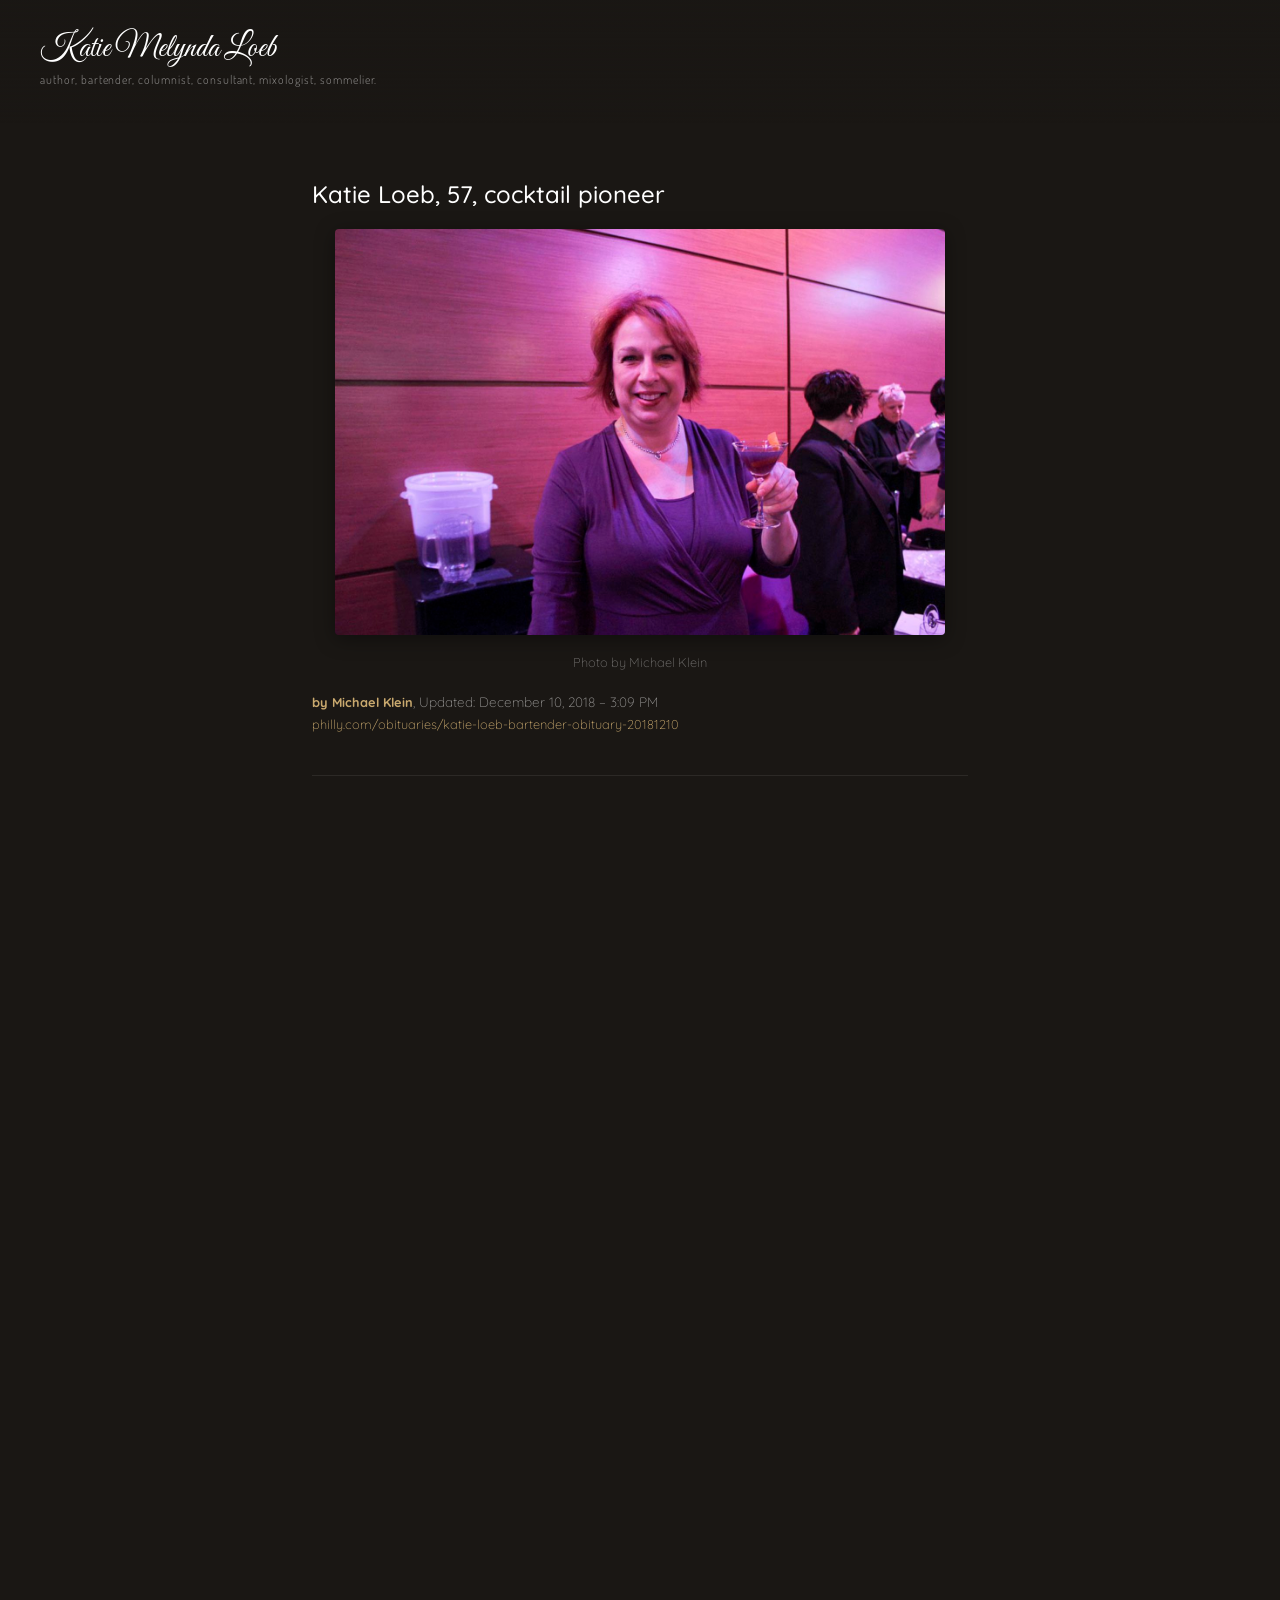
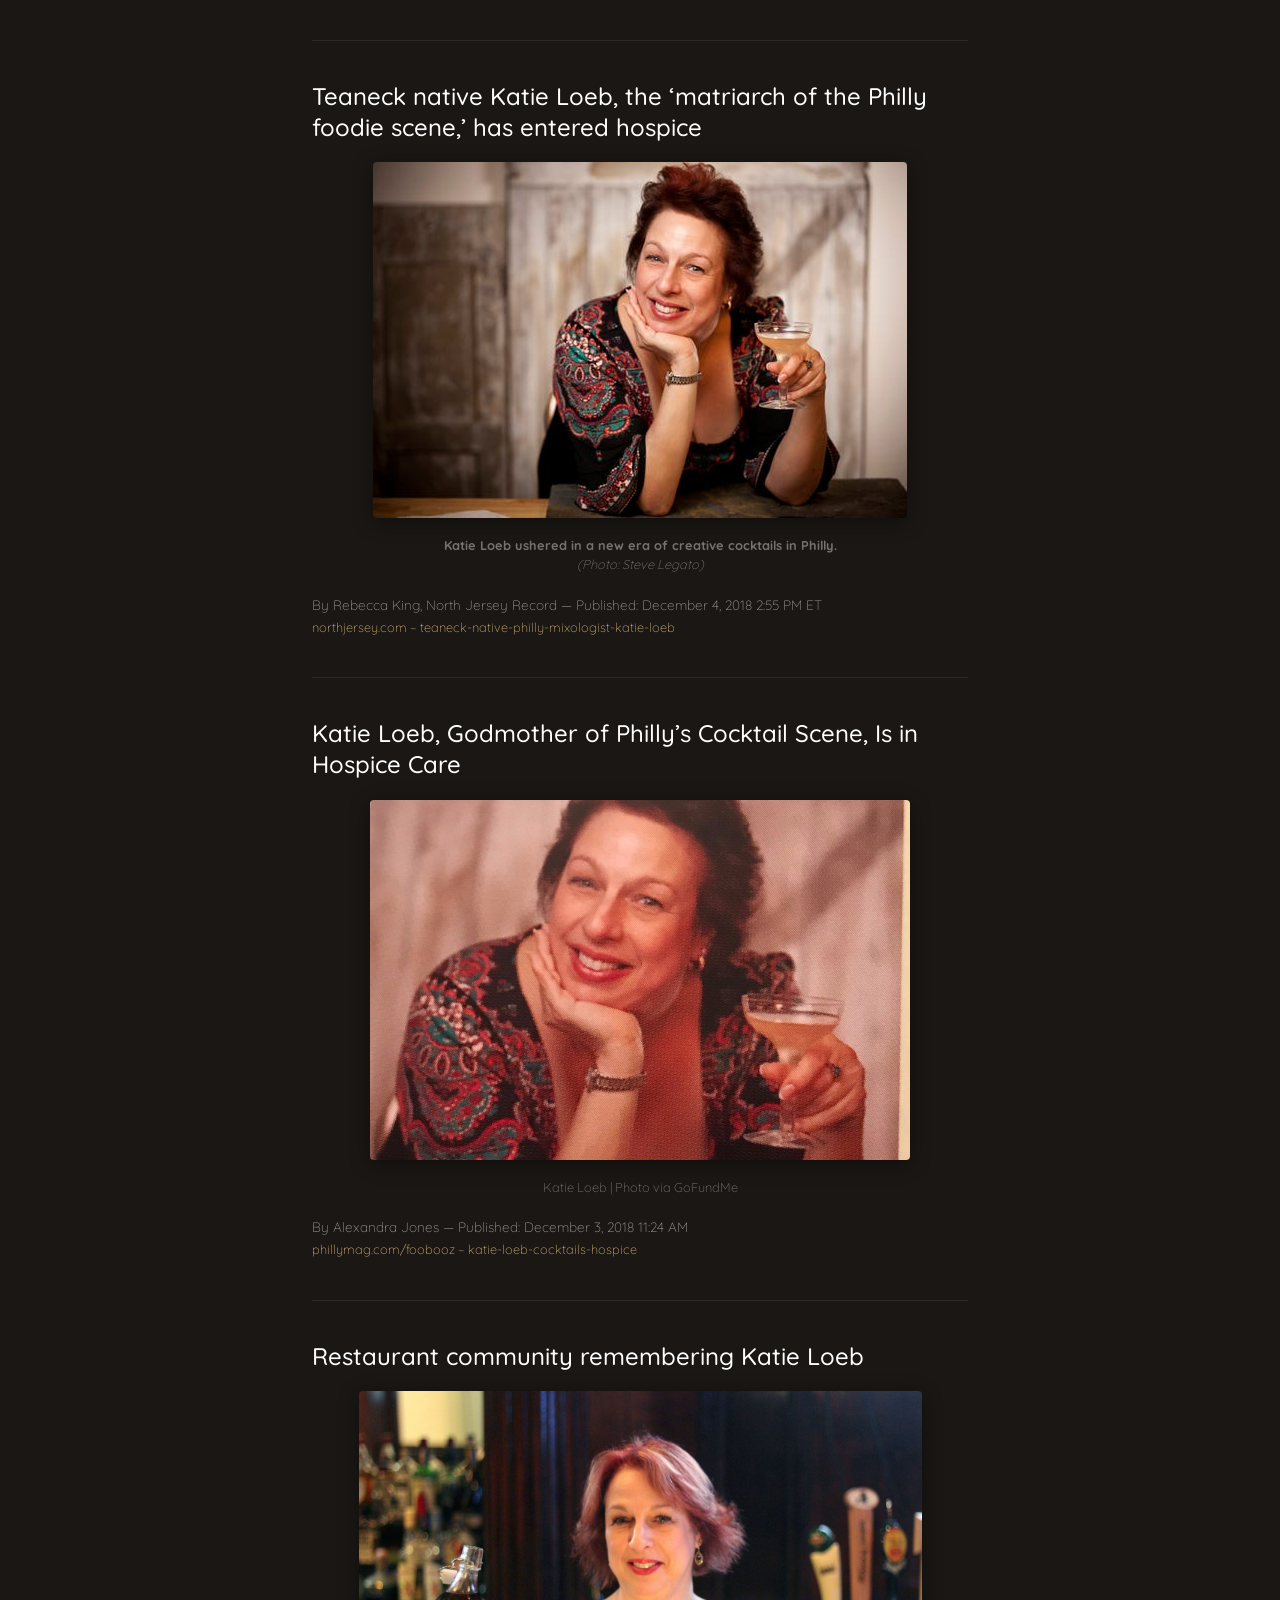
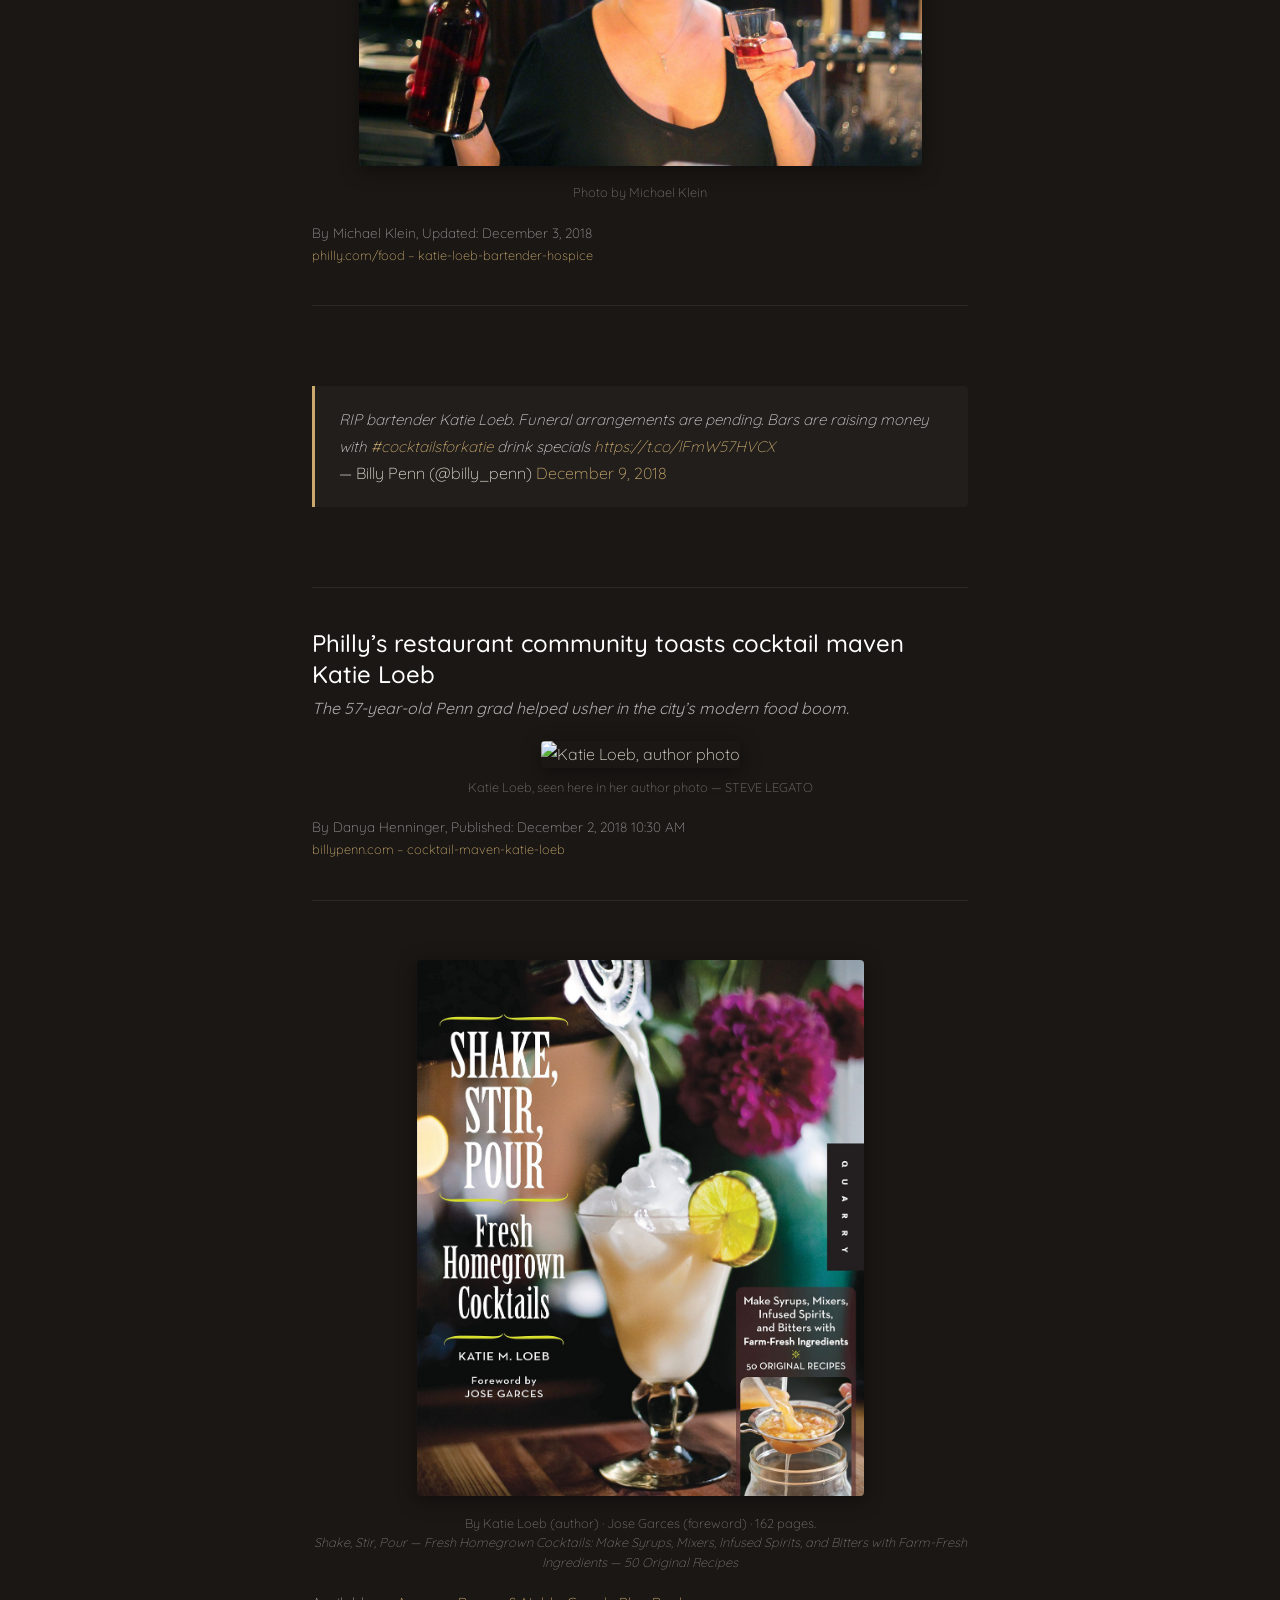
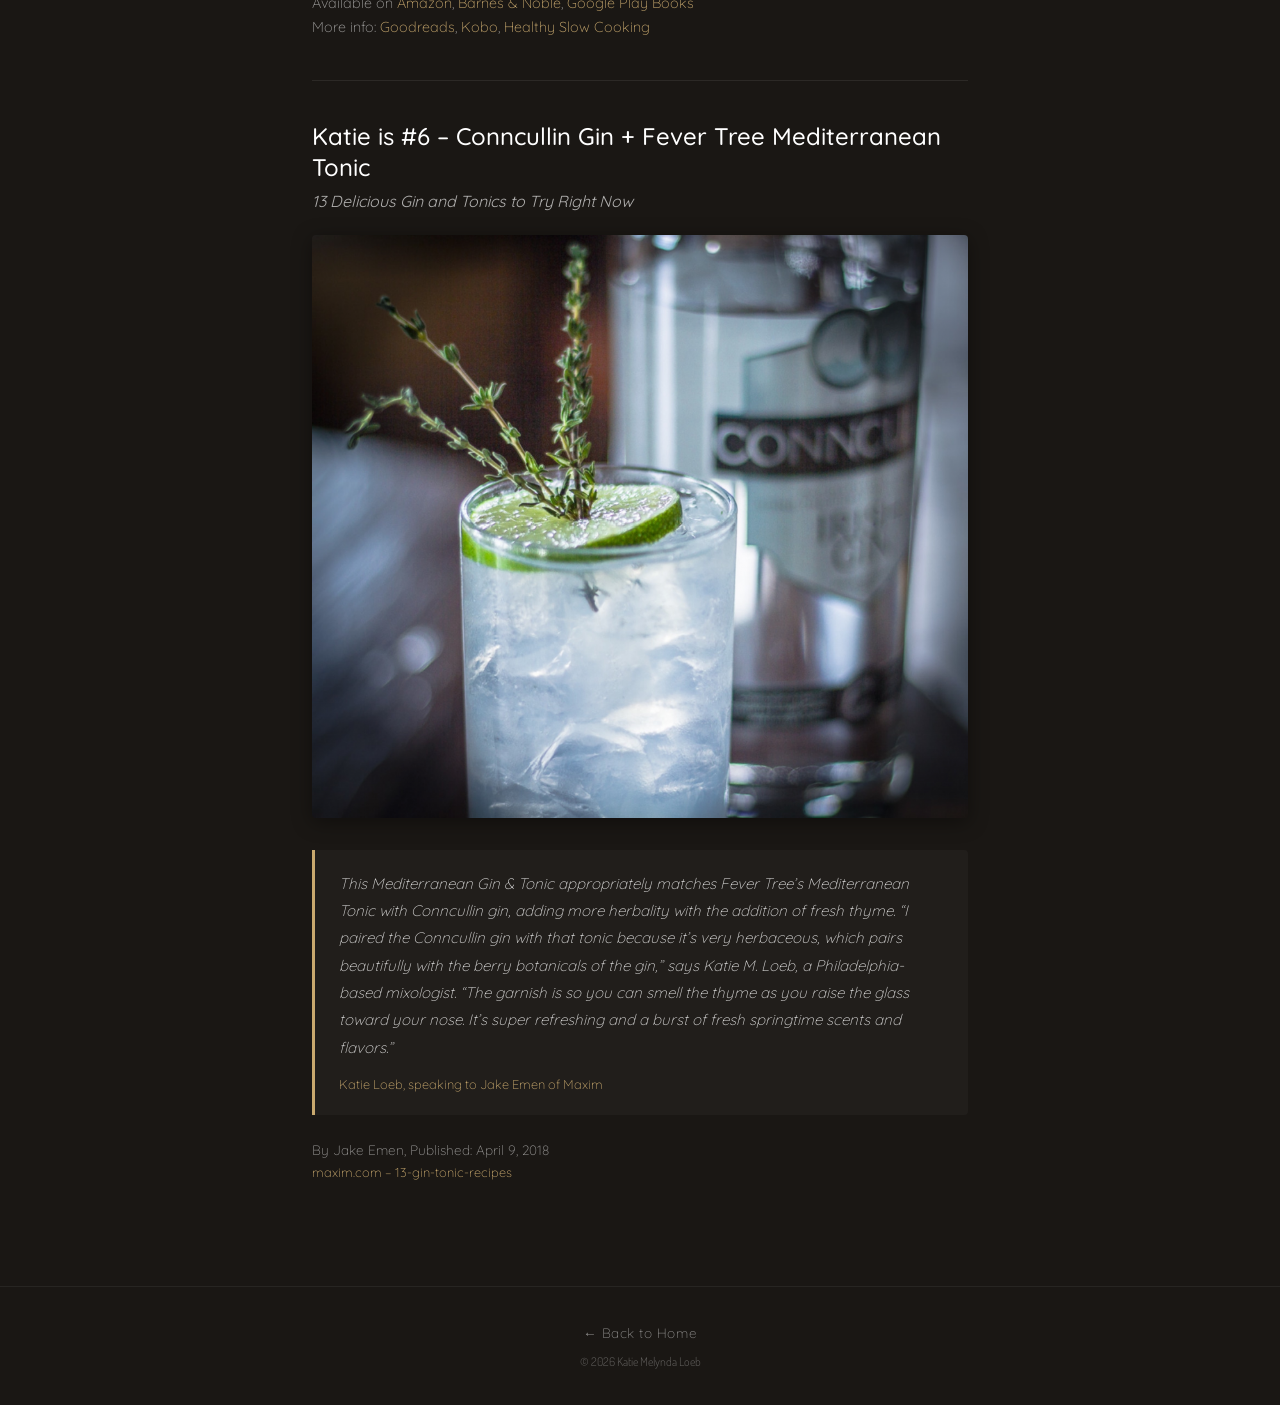
==== commit a12935f2: "Redesign rest-in-peace page: clean dark theme with elegant typography Made-with: Cursor" ====
--- a/rest-in-peace/index.html
+++ b/rest-in-peace/index.html
@@ -13,222 +13,322 @@
   <meta property="og:image" content="../images/katie-loeb-philly.jpg">
   <meta property="article:modified_time" content="2018-12-12T05:13:53+00:00">
   <meta name="twitter:card" content="summary_large_image">
-  <meta name="twitter:label1" content="Est. reading time">
-  <meta name="twitter:data1" content="2 minutes">
   <link rel="icon" href="../wp-content/uploads/2018/12/cropped-cropped-martini-favicon1-32x32.png" sizes="32x32">
   <link rel="icon" href="../wp-content/uploads/2018/12/cropped-cropped-martini-favicon1-192x192.png" sizes="192x192">
   <link rel="apple-touch-icon" href="../wp-content/uploads/2018/12/cropped-cropped-martini-favicon1-180x180.png">
-  <link media="all" href="../wp-content/cache/autoptimize/css/autoptimize_c965d31b4600d9b556c193ef4129aadd.css" rel="stylesheet">
-  <script src="../wp-includes/js/jquery/jquery.min.js" defer></script>
+  <link href="https://fonts.googleapis.com/css2?family=Great+Vibes&family=Quicksand:wght@300;400;500;600&family=Dosis:wght@300;400&display=swap" rel="stylesheet">
+  <style>
+    *, *::before, *::after { margin: 0; padding: 0; box-sizing: border-box; }
+
+    html {
+      scroll-behavior: smooth;
+    }
+
+    body {
+      background: #1a1714;
+      color: #e8e0d6;
+      font-family: 'Quicksand', sans-serif;
+      font-weight: 300;
+      line-height: 1.7;
+      -webkit-font-smoothing: antialiased;
+    }
+
+    a {
+      color: #c9a96e;
+      text-decoration: none;
+      transition: color 0.2s;
+    }
+    a:hover { color: #e2c992; }
+
+    /* --- Header --- */
+    .site-header {
+      padding: 2rem 2.5rem;
+      background: linear-gradient(to bottom, rgba(26,23,20,0.95), rgba(26,23,20,0));
+      position: sticky;
+      top: 0;
+      z-index: 10;
+    }
+
+    .site-title {
+      font-family: 'Great Vibes', cursive;
+      font-size: 2rem;
+      font-weight: 400;
+      color: #fff;
+      line-height: 1.1;
+    }
+    .site-title a { color: inherit; }
+
+    .site-description {
+      font-family: 'Dosis', sans-serif;
+      font-size: 0.75rem;
+      font-weight: 300;
+      color: rgba(255,255,255,0.5);
+      letter-spacing: 0.08em;
+      margin-top: 0.2rem;
+    }
+
+    /* --- Article container --- */
+    .article-wrapper {
+      max-width: 720px;
+      margin: 0 auto;
+      padding: 1rem 2rem 4rem;
+    }
+
+    /* --- Section blocks --- */
+    .section {
+      padding: 2.5rem 0;
+      border-bottom: 1px solid rgba(255,255,255,0.08);
+    }
+    .section:last-child { border-bottom: none; }
+
+    .section h2 {
+      font-family: 'Quicksand', sans-serif;
+      font-size: 1.5rem;
+      font-weight: 500;
+      color: #fff;
+      margin-bottom: 0.3rem;
+      line-height: 1.3;
+    }
+
+    .section h3 {
+      font-family: 'Quicksand', sans-serif;
+      font-size: 1rem;
+      font-weight: 400;
+      color: rgba(255,255,255,0.65);
+      margin-bottom: 1.2rem;
+      font-style: italic;
+    }
+
+    .section figure {
+      margin: 1.2rem 0;
+      text-align: center;
+    }
+
+    .section figure img {
+      max-width: 100%;
+      height: auto;
+      border-radius: 4px;
+      box-shadow: 0 4px 20px rgba(0,0,0,0.4);
+    }
+
+    .section figcaption {
+      font-size: 0.8rem;
+      color: rgba(255,255,255,0.4);
+      margin-top: 0.6rem;
+      line-height: 1.5;
+    }
+
+    .section .byline {
+      font-size: 0.85rem;
+      color: rgba(255,255,255,0.55);
+      margin-top: 0.8rem;
+      line-height: 1.6;
+    }
+
+    .section .byline a {
+      word-break: break-all;
+      font-size: 0.8rem;
+    }
+
+    /* --- Blockquote --- */
+    blockquote {
+      border-left: 3px solid #c9a96e;
+      padding: 1.2rem 1.5rem;
+      margin: 1.5rem 0;
+      background: rgba(255,255,255,0.03);
+      border-radius: 0 4px 4px 0;
+    }
+
+    blockquote p {
+      font-size: 0.95rem;
+      font-style: italic;
+      color: rgba(255,255,255,0.8);
+      line-height: 1.8;
+    }
+
+    blockquote cite {
+      display: block;
+      margin-top: 0.8rem;
+      font-size: 0.8rem;
+      font-style: normal;
+      color: #c9a96e;
+    }
+
+    /* --- Embeds --- */
+    .embed-wrapper {
+      display: flex;
+      justify-content: center;
+      margin: 1rem 0;
+    }
+
+    /* --- Book section special --- */
+    .book-links {
+      font-size: 0.9rem;
+      color: rgba(255,255,255,0.6);
+      margin-top: 0.8rem;
+    }
+
+    /* --- Footer --- */
+    .site-footer {
+      text-align: center;
+      padding: 2rem;
+      border-top: 1px solid rgba(255,255,255,0.06);
+    }
+
+    .site-footer p {
+      font-family: 'Dosis', sans-serif;
+      font-size: 0.75rem;
+      color: rgba(255,255,255,0.3);
+    }
+
+    .back-link {
+      display: inline-block;
+      margin-bottom: 0.5rem;
+      font-size: 0.85rem;
+      color: rgba(255,255,255,0.5);
+      letter-spacing: 0.04em;
+      transition: color 0.2s;
+    }
+    .back-link:hover { color: #fff; }
+  </style>
 </head>
-<body class="wp-singular page-template page-template-page-templates page-template-page_fullwidth page-template-page-templatespage_fullwidth-php page page-id-71 wp-theme-sydney wp-child-theme-sydney-child menu-inline syd-has-blocks">
-
-  <span id="toptarget"></span>
-  <div class="preloader">
-    <div class="spinner">
-      <div class="pre-bounce1"></div>
-      <div class="pre-bounce2"></div>
-    </div>
-  </div>
-
-  <div id="page" class="hfeed site">
-    <a class="skip-link screen-reader-text" href="#content">Skip to content</a>
-
-    <header id="masthead" class="site-header" role="banner">
-      <div class="header-wrap">
-        <div class="container">
-          <div class="row">
-            <div class="col-md-4 col-sm-8 col-xs-12">
-              <h1 class="site-title"><a href="../index.html" rel="home">Katie Melynda Loeb</a></h1>
-              <h2 class="site-description">author, bartender, columnist, consultant, mixologist, sommelier.</h2>
-            </div>
-            <div class="col-md-8 col-sm-4 col-xs-12">
-              <div class="btn-menu">
-                <span class="screen-reader-text">Toggle menu</span>
-                <i class="sydney-svg-icon">
-                  <svg xmlns="http://www.w3.org/2000/svg" viewBox="0 0 448 512">
-                    <path d="M16 132h416c8.837 0 16-7.163 16-16V76c0-8.837-7.163-16-16-16H16C7.163 60 0 67.163 0 76v40c0 8.837 7.163 16 16 16zm0 160h416c8.837 0 16-7.163 16-16v-40c0-8.837-7.163-16-16-16H16c-8.837 0-16 7.163-16 16v40c0 8.837 7.163 16 16 16zm0 160h416c8.837 0 16-7.163 16-16v-40c0-8.837-7.163-16-16-16H16c-8.837 0-16 7.163-16 16v40c0 8.837 7.163 16 16 16z"/>
-                  </svg>
-                </i>
-              </div>
-              <nav id="mainnav" class="mainnav" role="navigation"></nav>
-            </div>
-          </div>
-        </div>
+<body>
+
+  <header class="site-header">
+    <h1 class="site-title"><a href="../index.html">Katie Melynda Loeb</a></h1>
+    <p class="site-description">author, bartender, columnist, consultant, mixologist, sommelier.</p>
+  </header>
+
+  <article class="article-wrapper">
+
+    <!-- Obituary — Michael Klein / Philly.com -->
+    <section class="section">
+      <h2>Katie Loeb, 57, cocktail pioneer</h2>
+      <figure>
+        <img fetchpriority="high" decoding="async" src="../images/katie-loeb-philly.jpg" alt="Katie Loeb" width="610" height="405">
+        <figcaption>Photo by Michael Klein</figcaption>
+      </figure>
+      <p class="byline">
+        <a href="http://www.philly.com/philly/columnists/michael_klein/"><strong>by Michael Klein</strong></a>, Updated: December 10, 2018 &ndash; 3:09 PM<br>
+        <a href="http://www2.philly.com/obituaries/katie-loeb-bartender-obituary-20181210.html">philly.com/obituaries/katie-loeb-bartender-obituary-20181210</a>
+      </p>
+    </section>
+
+    <!-- Facebook embed — Ardiente Philly -->
+    <section class="section">
+      <div class="embed-wrapper">
+        <iframe src="https://www.facebook.com/plugins/post.php?href=https%3A%2F%2Fwww.facebook.com%2Fardientephilly%2Fposts%2F358048918089704&width=500" width="500" height="752" style="border:none;overflow:hidden" scrolling="no" frameborder="0" allowTransparency="true" allow="encrypted-media"></iframe>
       </div>
-    </header>
-
-    <div class="sydney-hero-area">
-      <div class="header-image">
-        <div class="overlay"></div>
+    </section>
+
+    <!-- North Jersey Record -->
+    <section class="section">
+      <h2>Teaneck native Katie Loeb, the &lsquo;matriarch of the Philly foodie scene,&rsquo; has entered hospice</h2>
+      <figure>
+        <img decoding="async" src="../images/katie-loeb-northjersey.jpg" alt="Katie Loeb ushered in a new era of creative cocktails in Philly.">
+        <figcaption><strong>Katie Loeb ushered in a new era of creative cocktails in Philly.</strong><br><em>(Photo: Steve Legato)</em></figcaption>
+      </figure>
+      <p class="byline">
+        By Rebecca King, North Jersey Record &mdash; Published: December 4, 2018 2:55 PM ET<br>
+        <a href="https://www.northjersey.com/story/life/food/2018/12/04/teaneck-native-philly-mixologist-katie-loeb-has-entered-hospice/2203598002/">northjersey.com &ndash; teaneck-native-philly-mixologist-katie-loeb</a>
+      </p>
+    </section>
+
+    <!-- PhillyMag / Foobooz -->
+    <section class="section">
+      <h2>Katie Loeb, Godmother of Philly&rsquo;s Cocktail Scene, Is in Hospice Care</h2>
+      <figure>
+        <img loading="lazy" decoding="async" src="../images/katie-loeb-phillymag.jpg" alt="Katie Loeb" width="540" height="359">
+        <figcaption>Katie Loeb | Photo via GoFundMe</figcaption>
+      </figure>
+      <p class="byline">
+        By Alexandra Jones &mdash; Published: December 3, 2018 11:24 AM<br>
+        <a href="https://www.phillymag.com/foobooz/2018/12/03/katie-loeb-cocktails-hospice-philadelphia/" target="_blank" rel="noreferrer noopener">phillymag.com/foobooz &ndash; katie-loeb-cocktails-hospice</a>
+      </p>
+    </section>
+
+    <!-- Restaurant community — Michael Klein -->
+    <section class="section">
+      <h2>Restaurant community remembering Katie Loeb</h2>
+      <figure>
+        <img loading="lazy" decoding="async" src="../images/katie-loeb-restaurant-community.jpg" alt="Katie Loeb" width="563" height="374">
+        <figcaption>Photo by Michael Klein</figcaption>
+      </figure>
+      <p class="byline">
+        By Michael Klein, Updated: December 3, 2018<br>
+        <a href="http://www2.philly.com/food/katie-loeb-bartender-hospice-20181203.html" target="_blank" rel="noreferrer noopener">philly.com/food &ndash; katie-loeb-bartender-hospice</a>
+      </p>
+    </section>
+
+    <!-- Twitter embed — Billy Penn -->
+    <section class="section">
+      <div class="embed-wrapper">
+        <blockquote class="twitter-tweet" data-lang="en" data-theme="dark">
+          <p lang="en" dir="ltr">RIP bartender Katie Loeb. Funeral arrangements are pending. Bars are raising money with <a href="https://twitter.com/hashtag/cocktailsforkatie?src=hash&ref_src=twsrc%5Etfw">#cocktailsforkatie</a> drink specials <a href="https://t.co/lFmW57HVCX">https://t.co/lFmW57HVCX</a></p>
+          &mdash; Billy Penn (@billy_penn) <a href="https://twitter.com/billy_penn/status/1071753237752094720?ref_src=twsrc%5Etfw">December 9, 2018</a>
+        </blockquote>
+        <script async src="https://platform.twitter.com/widgets.js" charset="utf-8"></script>
       </div>
-    </div>
-
-    <div id="content" class="page-wrap">
-      <div class="content-wrapper container">
-        <div class="row">
-          <div id="primary" class="content-area col-md-12 no-sidebar">
-            <main id="main" class="site-main" role="main">
-              <article id="post-71" class="post-71 page type-page status-publish hentry">
-                <div class="content-inner">
-                  <header class="entry-header"></header>
-                  <div class="entry-content">
-
-                    <hr class="wp-block-separator">
-
-                    <h2 class="wp-block-heading">Katie Loeb, 57, cocktail pioneer</h2>
-                    <div class="wp-block-image">
-                      <figure class="aligncenter is-resized">
-                        <img fetchpriority="high" decoding="async" src="../images/katie-loeb-philly.jpg" alt="Katie Loeb" width="610" height="405">
-                        <figcaption>Photo by Michael Klein</figcaption>
-                      </figure>
-                    </div>
-                    <p>
-                      <a href="http://www.philly.com/philly/columnists/michael_klein/"><strong>by Michael Klein</strong></a>,&nbsp;Updated:&nbsp;December 10, 2018 - 3:09 PM<br>
-                      <a href="http://www2.philly.com/obituaries/katie-loeb-bartender-obituary-20181210.html">http://www2.philly.com/obituaries/katie-loeb-bartender-obituary-20181210.html</a>
-                    </p>
-
-                    <hr class="wp-block-separator">
-
-                    <center>
-                      <iframe src="https://www.facebook.com/plugins/post.php?href=https%3A%2F%2Fwww.facebook.com%2Fardientephilly%2Fposts%2F358048918089704&width=500" width="500" height="752" style="border:none;overflow:hidden" scrolling="no" frameborder="0" allowTransparency="true" allow="encrypted-media"></iframe>
-                    </center>
-
-                    <hr class="wp-block-separator">
-
-                    <h2 class="wp-block-heading">Teaneck native Katie Loeb, the &#8216;matriarch of the Philly foodie scene,&#8217; has entered hospice</h2>
-                    <div class="wp-block-image">
-                      <figure class="aligncenter">
-                        <img decoding="async" src="../images/katie-loeb-northjersey.jpg" alt="Katie Loeb ushered in a new era of creative cocktails in Philly.">
-                        <figcaption><strong>Katie Loeb ushered in a new era of creative cocktails in Philly.</strong><br><em>(Photo: Steve Legato)</em></figcaption>
-                      </figure>
-                    </div>
-                    <p>
-                      By Rebecca King, North Jersey Record&nbsp; Published: December 4, 2018 2:55 PM ET<br>
-                      <a href="https://www.northjersey.com/story/life/food/2018/12/04/teaneck-native-philly-mixologist-katie-loeb-has-entered-hospice/2203598002/">https://www.northjersey.com/story/life/food/2018/12/04/teaneck-native-philly-mixologist-katie-loeb-has-entered-hospice/2203598002/</a>
-                    </p>
-
-                    <hr class="wp-block-separator">
-
-                    <h2 class="wp-block-heading">Katie Loeb, Godmother of Philly's Cocktail Scene, Is in Hospice Care</h2>
-                    <div class="wp-block-image">
-                      <figure class="aligncenter is-resized">
-                        <img loading="lazy" decoding="async" src="../images/katie-loeb-phillymag.jpg" alt="Katie Loeb" width="540" height="359">
-                        <figcaption>Katie Loeb | Photo via GoFundMe</figcaption>
-                      </figure>
-                    </div>
-                    <p>
-                      By Alexandra Jones&nbsp; Published: December 3, 2018 11:24 AM<br>
-                      <a href="https://www.phillymag.com/foobooz/2018/12/03/katie-loeb-cocktails-hospice-philadelphia/" target="_blank" rel="noreferrer noopener">https://www.phillymag.com/foobooz/2018/12/03/katie-loeb-cocktails-hospice-philadelphia/</a>
-                    </p>
-
-                    <hr class="wp-block-separator">
-
-                    <h2 class="wp-block-heading">Restaurant community remembering Katie Loeb</h2>
-                    <div class="wp-block-image">
-                      <figure class="aligncenter is-resized">
-                        <img loading="lazy" decoding="async" src="../images/katie-loeb-restaurant-community.jpg" alt="Katie Loeb" width="563" height="374">
-                        <figcaption>Photo by Michael Klein</figcaption>
-                      </figure>
-                    </div>
-                    <p>
-                      By Michael Klein, Updated: December 3, 2018<br>
-                      <a href="http://www2.philly.com/food/katie-loeb-bartender-hospice-20181203.html" target="_blank" rel="noreferrer noopener">http://www2.philly.com/food/katie-loeb-bartender-hospice-20181203.html</a>
-                    </p>
-
-                    <hr class="wp-block-separator">
-
-                    <center>
-                      <blockquote class="twitter-tweet" data-lang="en">
-                        <p lang="en" dir="ltr">RIP bartender Katie Loeb. Funeral arrangements are pending. Bars are raising money with <a href="https://twitter.com/hashtag/cocktailsforkatie?src=hash&ref_src=twsrc%5Etfw">#cocktailsforkatie</a> drink specials <a href="https://t.co/lFmW57HVCX">https://t.co/lFmW57HVCX</a></p>
-                        &mdash; Billy Penn (@billy_penn) <a href="https://twitter.com/billy_penn/status/1071753237752094720?ref_src=twsrc%5Etfw">December 9, 2018</a>
-                      </blockquote>
-                      <script async src="https://platform.twitter.com/widgets.js" charset="utf-8"></script>
-                    </center>
-
-                    <hr class="wp-block-separator">
-
-                    <h2 class="wp-block-heading">Philly's restaurant community toasts cocktail maven Katie Loeb</h2>
-                    <h3 class="wp-block-heading">The 57-year-old Penn grad helped usher in the city's modern food boom.</h3>
-                    <div class="wp-block-image">
-                      <figure class="aligncenter is-resized">
-                        <img loading="lazy" decoding="async" src="https://a.spirited.media/wp-content/uploads/sites/2/2018/12/katieloeb.jpg?resize=676,380" alt="Katie Loeb" width="571" height="321">
-                        <figcaption><br>Katie Loeb, seen here in her author photo&nbsp;&nbsp;STEVE LEGATO</figcaption>
-                      </figure>
-                    </div>
-                    <p>
-                      By Danya Henninger, Published: December 2, 2018 10:30 AM<br>
-                      <a href="https://billypenn.com/2018/12/02/phillys-restaurant-community-toasts-cocktail-maven-katie-loeb-now-in-hospice/">https://billypenn.com/2018/12/02/phillys-restaurant-community-toasts-cocktail-maven-katie-loeb-now-in-hospice/</a>
-                    </p>
-
-                    <hr class="wp-block-separator">
-
-                    <div class="wp-block-image">
-                      <figure class="aligncenter is-resized">
-                        <img loading="lazy" decoding="async" src="../images/katie-loeb-book.jpg" alt="Shake, Stir, Pour — Fresh Homegrown Cocktails by Katie Loeb" width="447" height="536">
-                        <figcaption>By Katie Loeb (author)&nbsp; Jose Garces (foreword)&nbsp; 162 pages.<br>
-                        Shake, Stir, Pour-Fresh Homegrown Cocktails: Make Syrups, Mixers, Infused Spirits, and Bitters with Farm-Fresh Ingredients-50 Original Recipes</figcaption>
-                      </figure>
-                    </div>
-                    <p>
-                      Available on <a href="https://www.amazon.com/Shake-Stir-Pour-Fresh-Homegrown-Cocktails/dp/1592537979" target="_blank" rel="noreferrer noopener">Amazon</a>,
-                      <a href="https://www.barnesandnoble.com/w/shake-stir-pour-fresh-homegrown-cocktails-katie-loeb/1110903280?ean=9781610583954" target="_blank" rel="noreferrer noopener">Barnes &amp; Noble</a>,
-                      <a href="https://play.google.com/store/books/details?pcampaignid=books_read_action&id=UErVcWmFoWwC" target="_blank" rel="noreferrer noopener">Google Play Books</a><br>
-                      More info: <a href="https://www.goodreads.com/book/show/13195708-shake-stir-pour" target="_blank" rel="noreferrer noopener">Goodreads</a>,
-                      <a href="https://www.kobo.com/us/en/ebook/shake-stir-pour-fresh-homegrown-cocktails" target="_blank" rel="noreferrer noopener">Kobo</a>,
-                      <a href="https://healthyslowcooking.com/mai-tai-with-homemade-orgeat-syrup-from-shake-stir-pour/" target="_blank" rel="noreferrer noopener">Healthy Slow Cooking</a>
-                    </p>
-
-                    <hr class="wp-block-separator">
-
-                    <h2 class="wp-block-heading">Katie is #6 &#8211; Conncullin Gin + Fever Tree Mediterranean Tonic</h2>
-                    <h3 class="wp-block-heading">13 DELICIOUS GIN AND TONICS TO TRY RIGHT NOW</h3>
-                    <div class="wp-block-image">
-                      <figure class="aligncenter">
-                        <img loading="lazy" decoding="async" width="1024" height="911" src="../images/gin-and-tonic.png" alt="Conncullin Gin and Fever Tree Mediterranean Tonic" class="wp-image-428">
-                      </figure>
-                    </div>
-                    <blockquote class="wp-block-quote is-layout-flow wp-block-quote-is-layout-flow">
-                      <p>This Mediterranean Gin &amp; Tonic appropriately matches Fever Tree&#8217;s Mediterranean Tonic with Conncullin gin, adding more herbality with the addition of fresh thyme. &#8220;I paired the Conncullin gin with that tonic because it&#8217;s very herbaceous, which pairs beautifully with the berry botanicals of the gin,&#8221; says Katie M. Loeb, a Philadelphia-based mixologist. &#8220;The garnish is so you can smell the thyme as you raise the glass toward your nose. It&#8217;s super refreshing and a burst of fresh springtime scents and flavors.&#8221;</p>
-                      <cite>Katie Loeb, speaking to Jake Emen of Maxim</cite>
-                    </blockquote>
-                    <p>
-                      By Jake Emen, Published: April 9, 2018<br>
-                      <a href="https://www.maxim.com/food-drink/13-gin-tonic-recipes-2018-4" target="_blank" rel="noreferrer noopener">https://www.maxim.com/food-drink/13-gin-tonic-recipes-2018-4</a>
-                    </p>
-
-                  </div>
-                  <footer class="entry-footer"></footer>
-                </div>
-              </article>
-            </main>
-          </div>
-        </div>
-      </div>
-    </div>
-
-    <footer id="colophon" class="site-footer">
-      <div class="container">
-        <div class="site-info">
-          <div class="row">
-            <div class="col-md-6">
-              <div class="sydney-credits">&copy; 2026 Katie Melynda Loeb. Proudly powered by <a rel="nofollow" href="https://athemes.com/theme/sydney/">Sydney</a></div>
-            </div>
-            <div class="col-md-6"></div>
-          </div>
-        </div>
-      </div>
-    </footer>
-  </div>
-
-  <a class="go-top visibility-all position-right" href="#toptarget">
-    <i class="sydney-svg-icon">
-      <svg viewBox="0 0 24 24" fill="none" xmlns="http://www.w3.org/2000/svg">
-        <path d="M5 15l7-7 7 7" stroke-width="3" stroke-linejoin="round"/>
-      </svg>
-    </i>
-  </a>
-
-  <script defer src="../wp-content/cache/autoptimize/js/autoptimize_663318c523ea1c5d87d08f533feae462.js"></script>
+    </section>
+
+    <!-- Billy Penn / Spirited Media -->
+    <section class="section">
+      <h2>Philly&rsquo;s restaurant community toasts cocktail maven Katie Loeb</h2>
+      <h3>The 57-year-old Penn grad helped usher in the city&rsquo;s modern food boom.</h3>
+      <figure>
+        <img loading="lazy" decoding="async" src="https://a.spirited.media/wp-content/uploads/sites/2/2018/12/katieloeb.jpg?resize=676,380" alt="Katie Loeb, author photo" width="571" height="321">
+        <figcaption>Katie Loeb, seen here in her author photo &mdash; STEVE LEGATO</figcaption>
+      </figure>
+      <p class="byline">
+        By Danya Henninger, Published: December 2, 2018 10:30 AM<br>
+        <a href="https://billypenn.com/2018/12/02/phillys-restaurant-community-toasts-cocktail-maven-katie-loeb-now-in-hospice/">billypenn.com &ndash; cocktail-maven-katie-loeb</a>
+      </p>
+    </section>
+
+    <!-- Book -->
+    <section class="section">
+      <figure>
+        <img loading="lazy" decoding="async" src="../images/katie-loeb-book.jpg" alt="Shake, Stir, Pour — Fresh Homegrown Cocktails by Katie Loeb" width="447" height="536">
+        <figcaption>
+          By Katie Loeb (author) &middot; Jose Garces (foreword) &middot; 162 pages.<br>
+          <em>Shake, Stir, Pour &mdash; Fresh Homegrown Cocktails: Make Syrups, Mixers, Infused Spirits, and Bitters with Farm-Fresh Ingredients &mdash; 50 Original Recipes</em>
+        </figcaption>
+      </figure>
+      <p class="book-links">
+        Available on
+        <a href="https://www.amazon.com/Shake-Stir-Pour-Fresh-Homegrown-Cocktails/dp/1592537979" target="_blank" rel="noreferrer noopener">Amazon</a>,
+        <a href="https://www.barnesandnoble.com/w/shake-stir-pour-fresh-homegrown-cocktails-katie-loeb/1110903280?ean=9781610583954" target="_blank" rel="noreferrer noopener">Barnes &amp; Noble</a>,
+        <a href="https://play.google.com/store/books/details?pcampaignid=books_read_action&id=UErVcWmFoWwC" target="_blank" rel="noreferrer noopener">Google Play Books</a><br>
+        More info:
+        <a href="https://www.goodreads.com/book/show/13195708-shake-stir-pour" target="_blank" rel="noreferrer noopener">Goodreads</a>,
+        <a href="https://www.kobo.com/us/en/ebook/shake-stir-pour-fresh-homegrown-cocktails" target="_blank" rel="noreferrer noopener">Kobo</a>,
+        <a href="https://healthyslowcooking.com/mai-tai-with-homemade-orgeat-syrup-from-shake-stir-pour/" target="_blank" rel="noreferrer noopener">Healthy Slow Cooking</a>
+      </p>
+    </section>
+
+    <!-- Maxim — Gin & Tonic -->
+    <section class="section">
+      <h2>Katie is #6 &ndash; Conncullin Gin + Fever Tree Mediterranean Tonic</h2>
+      <h3>13 Delicious Gin and Tonics to Try Right Now</h3>
+      <figure>
+        <img loading="lazy" decoding="async" src="../images/gin-and-tonic.png" alt="Conncullin Gin and Fever Tree Mediterranean Tonic" width="1024" height="911">
+      </figure>
+      <blockquote>
+        <p>This Mediterranean Gin &amp; Tonic appropriately matches Fever Tree&rsquo;s Mediterranean Tonic with Conncullin gin, adding more herbality with the addition of fresh thyme. &ldquo;I paired the Conncullin gin with that tonic because it&rsquo;s very herbaceous, which pairs beautifully with the berry botanicals of the gin,&rdquo; says Katie M. Loeb, a Philadelphia-based mixologist. &ldquo;The garnish is so you can smell the thyme as you raise the glass toward your nose. It&rsquo;s super refreshing and a burst of fresh springtime scents and flavors.&rdquo;</p>
+        <cite>Katie Loeb, speaking to Jake Emen of Maxim</cite>
+      </blockquote>
+      <p class="byline">
+        By Jake Emen, Published: April 9, 2018<br>
+        <a href="https://www.maxim.com/food-drink/13-gin-tonic-recipes-2018-4" target="_blank" rel="noreferrer noopener">maxim.com &ndash; 13-gin-tonic-recipes</a>
+      </p>
+    </section>
+
+  </article>
+
+  <footer class="site-footer">
+    <a class="back-link" href="../index.html">&larr; Back to Home</a>
+    <p>&copy; 2026 Katie Melynda Loeb</p>
+  </footer>
+
 </body>
 </html>
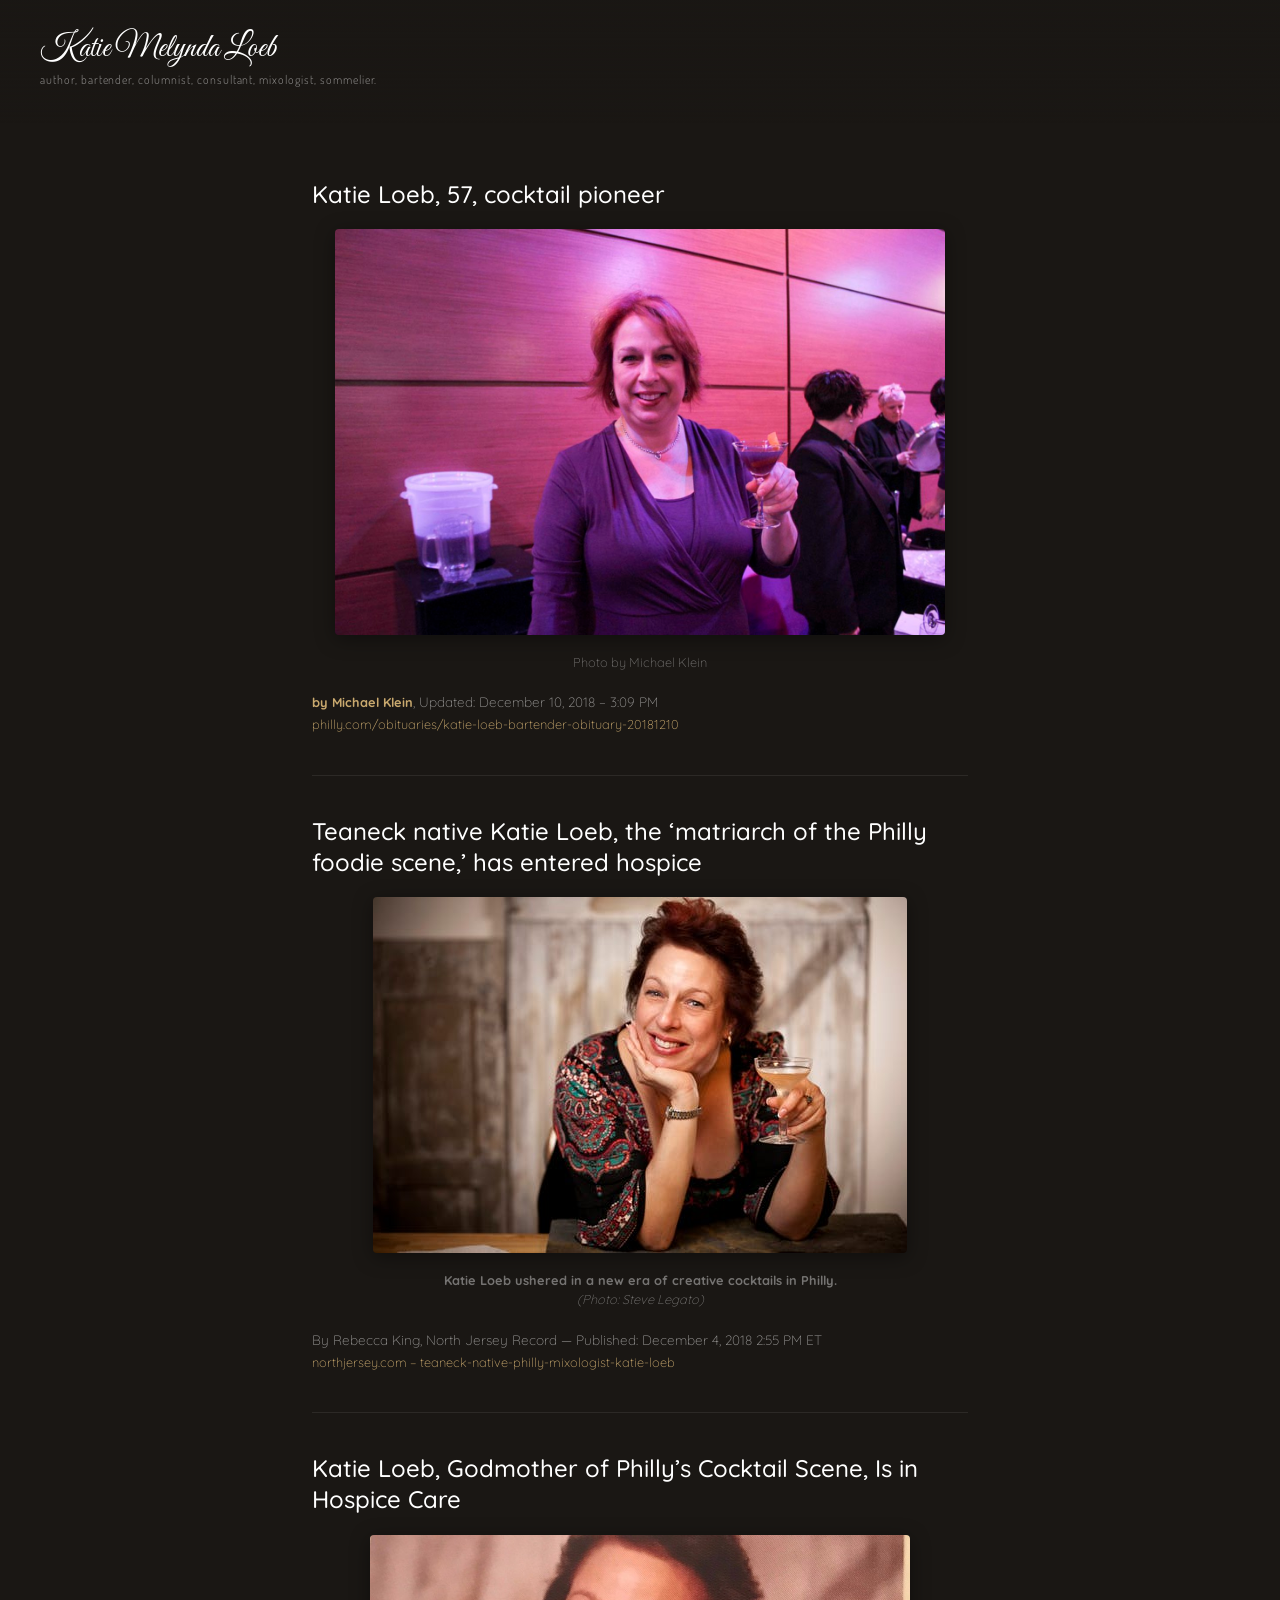
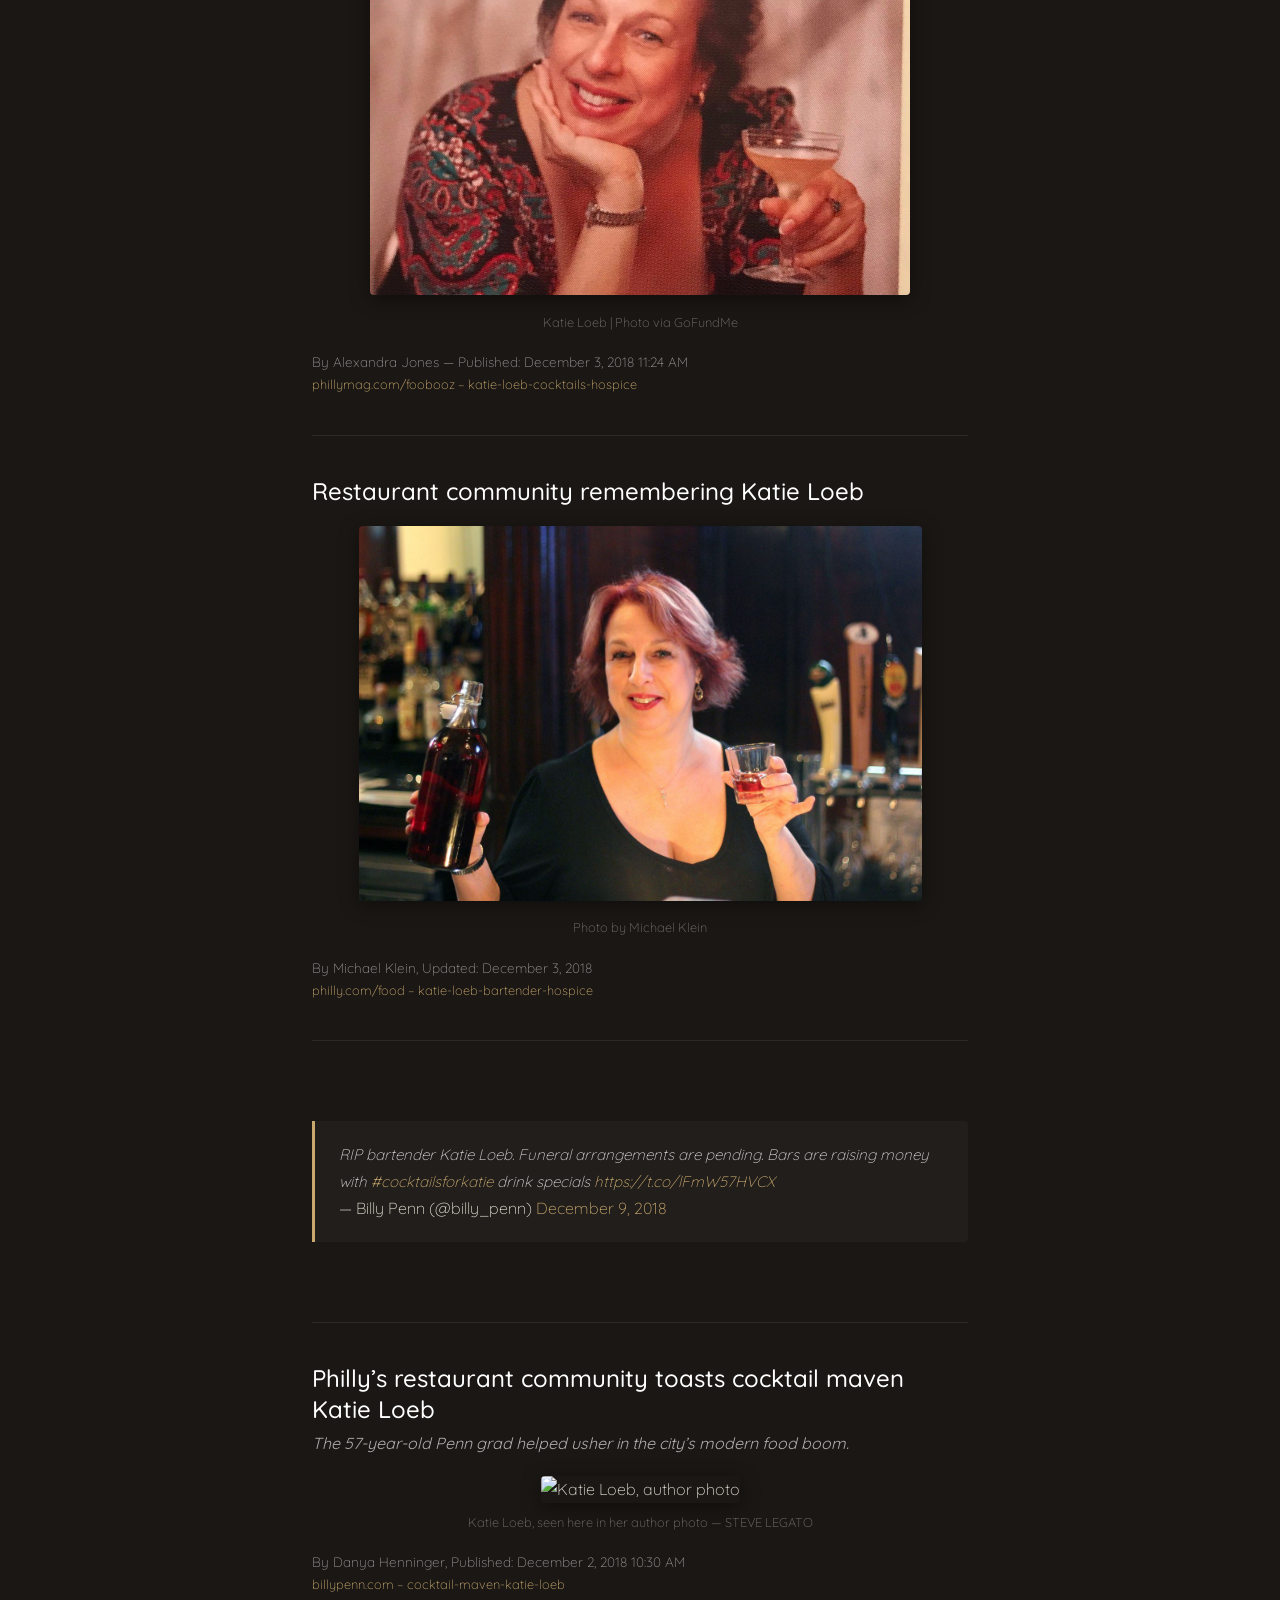
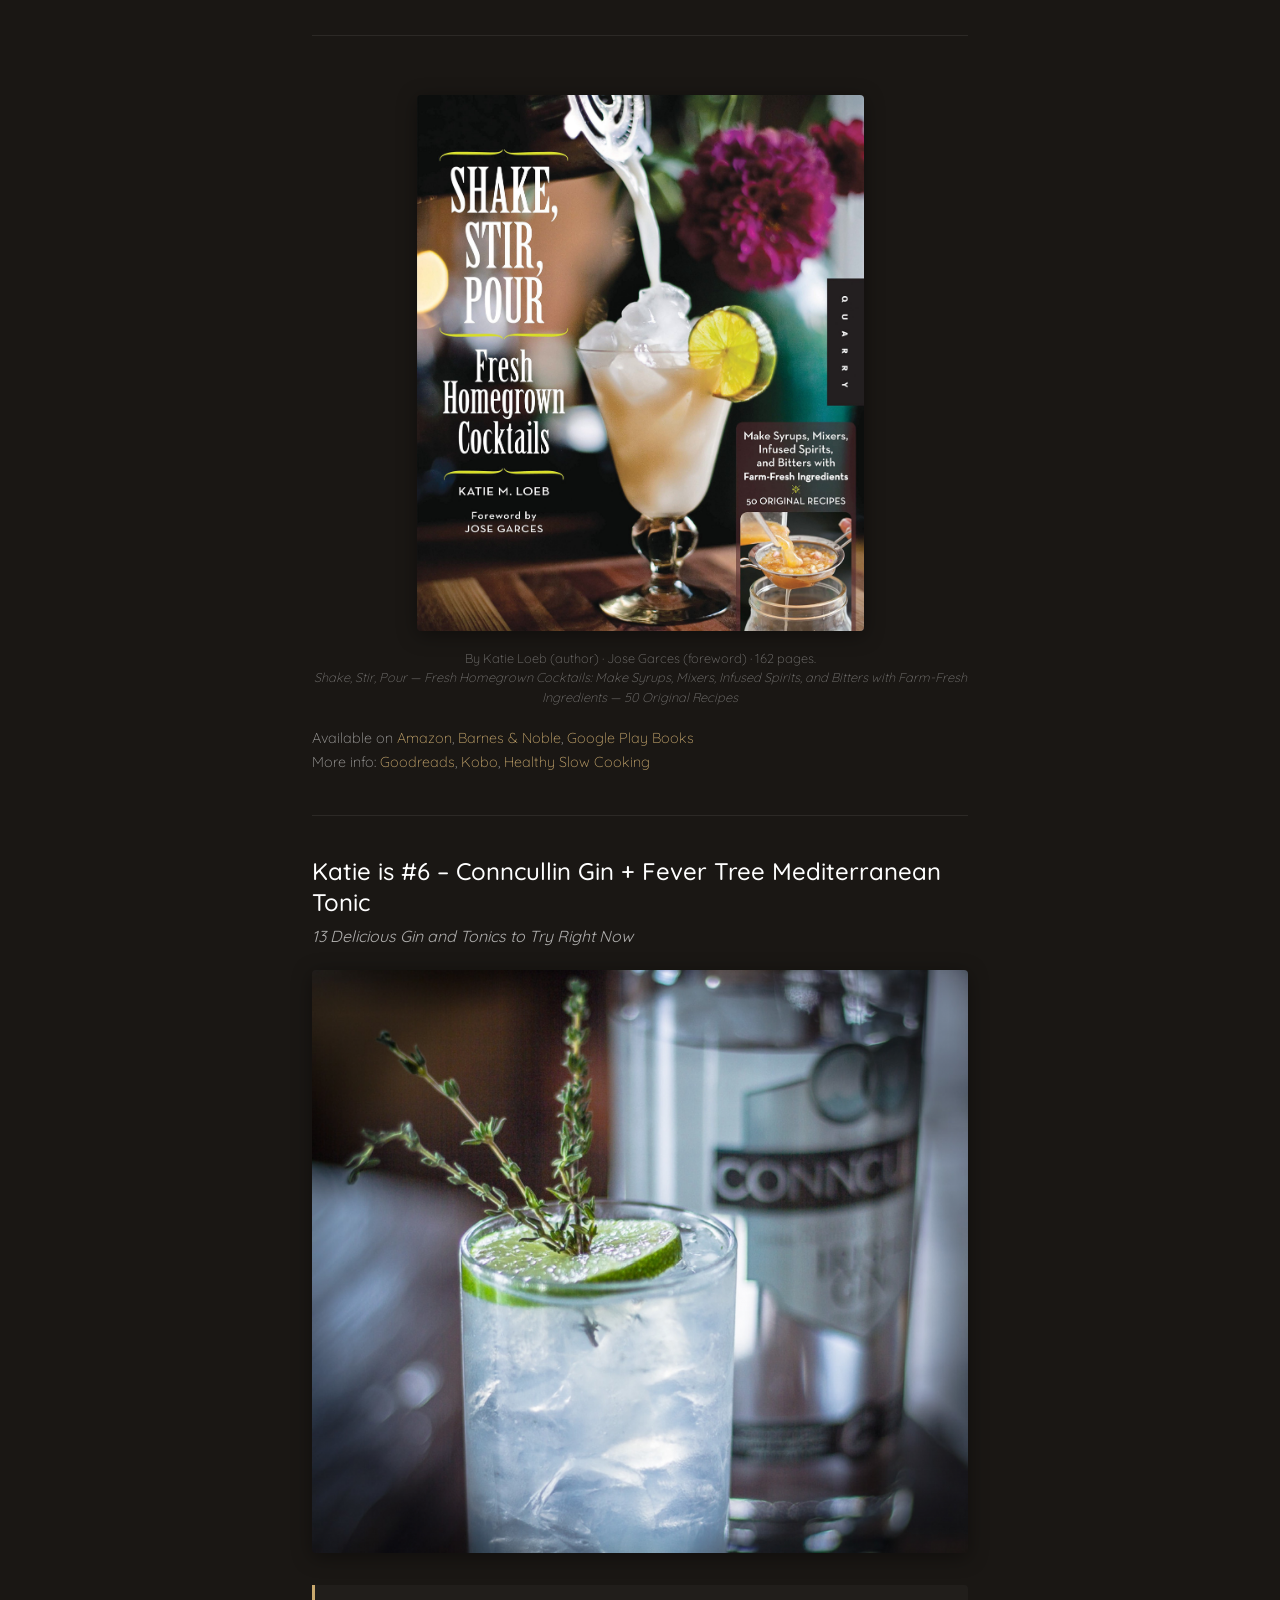
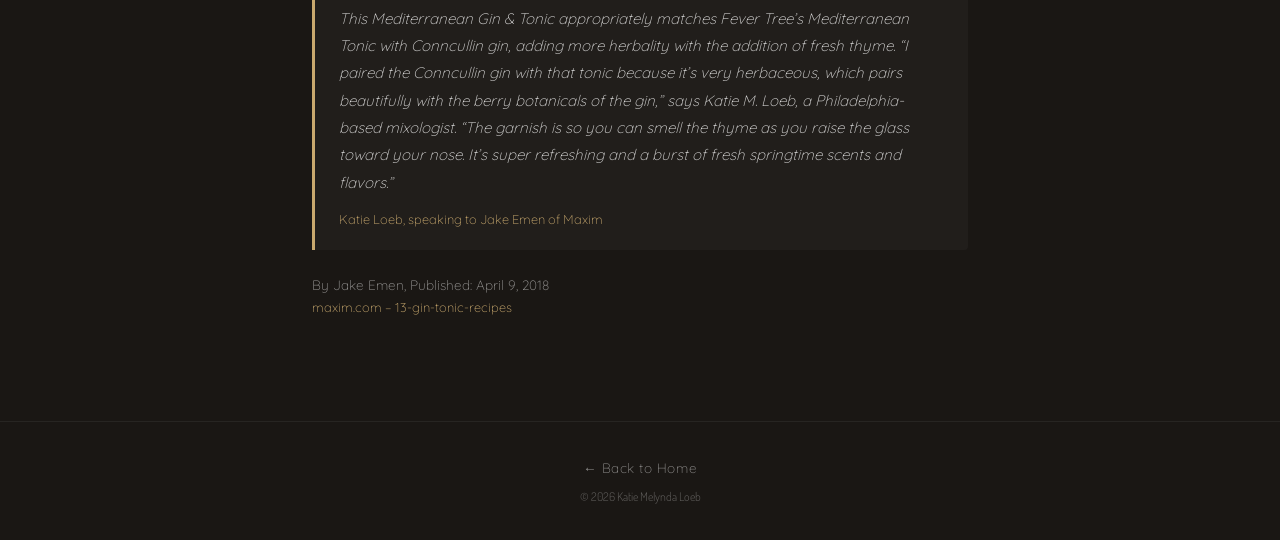
==== commit b31c2089: "Remove dead Facebook embed (Ardiente Philly post no longer available) Made-with: Cursor" ====
--- a/rest-in-peace/index.html
+++ b/rest-in-peace/index.html
@@ -214,13 +214,6 @@
       </p>
     </section>
 
-    <!-- Facebook embed — Ardiente Philly -->
-    <section class="section">
-      <div class="embed-wrapper">
-        <iframe src="https://www.facebook.com/plugins/post.php?href=https%3A%2F%2Fwww.facebook.com%2Fardientephilly%2Fposts%2F358048918089704&width=500" width="500" height="752" style="border:none;overflow:hidden" scrolling="no" frameborder="0" allowTransparency="true" allow="encrypted-media"></iframe>
-      </div>
-    </section>
-
     <!-- North Jersey Record -->
     <section class="section">
       <h2>Teaneck native Katie Loeb, the &lsquo;matriarch of the Philly foodie scene,&rsquo; has entered hospice</h2>
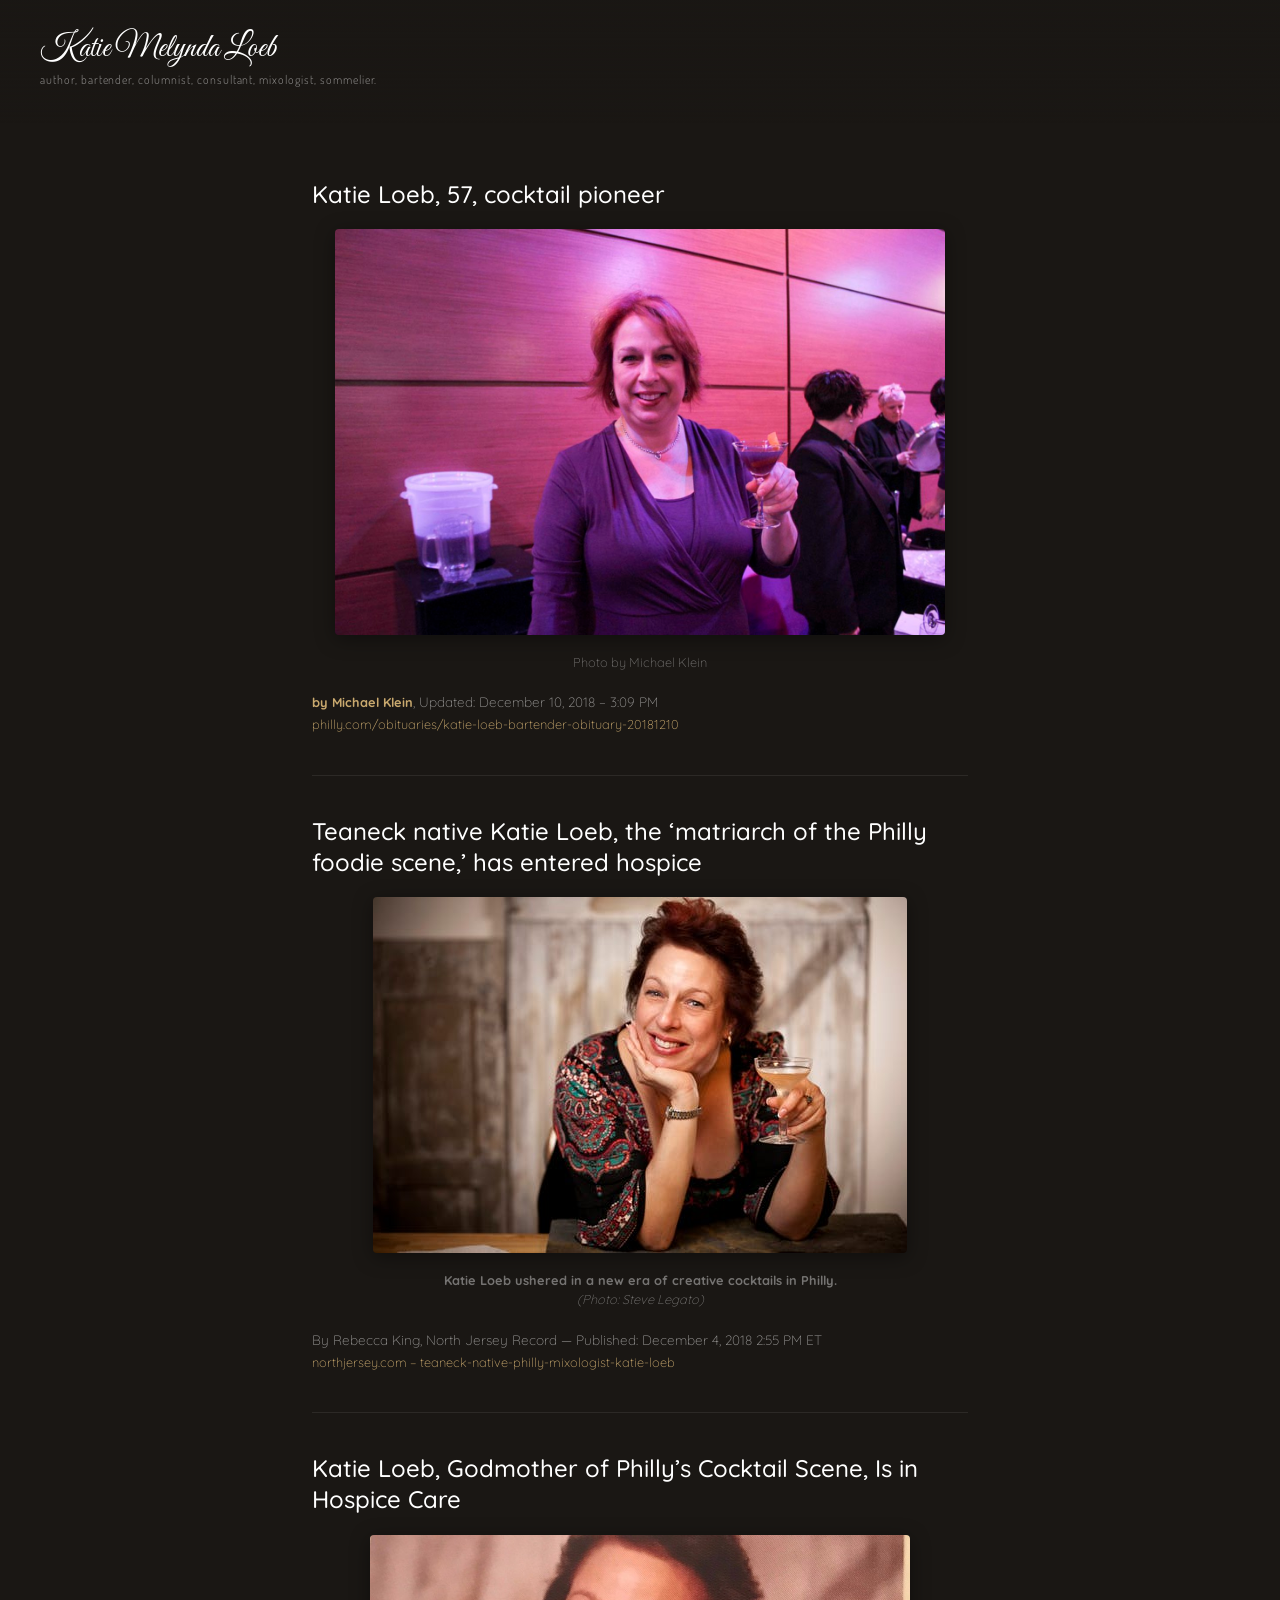
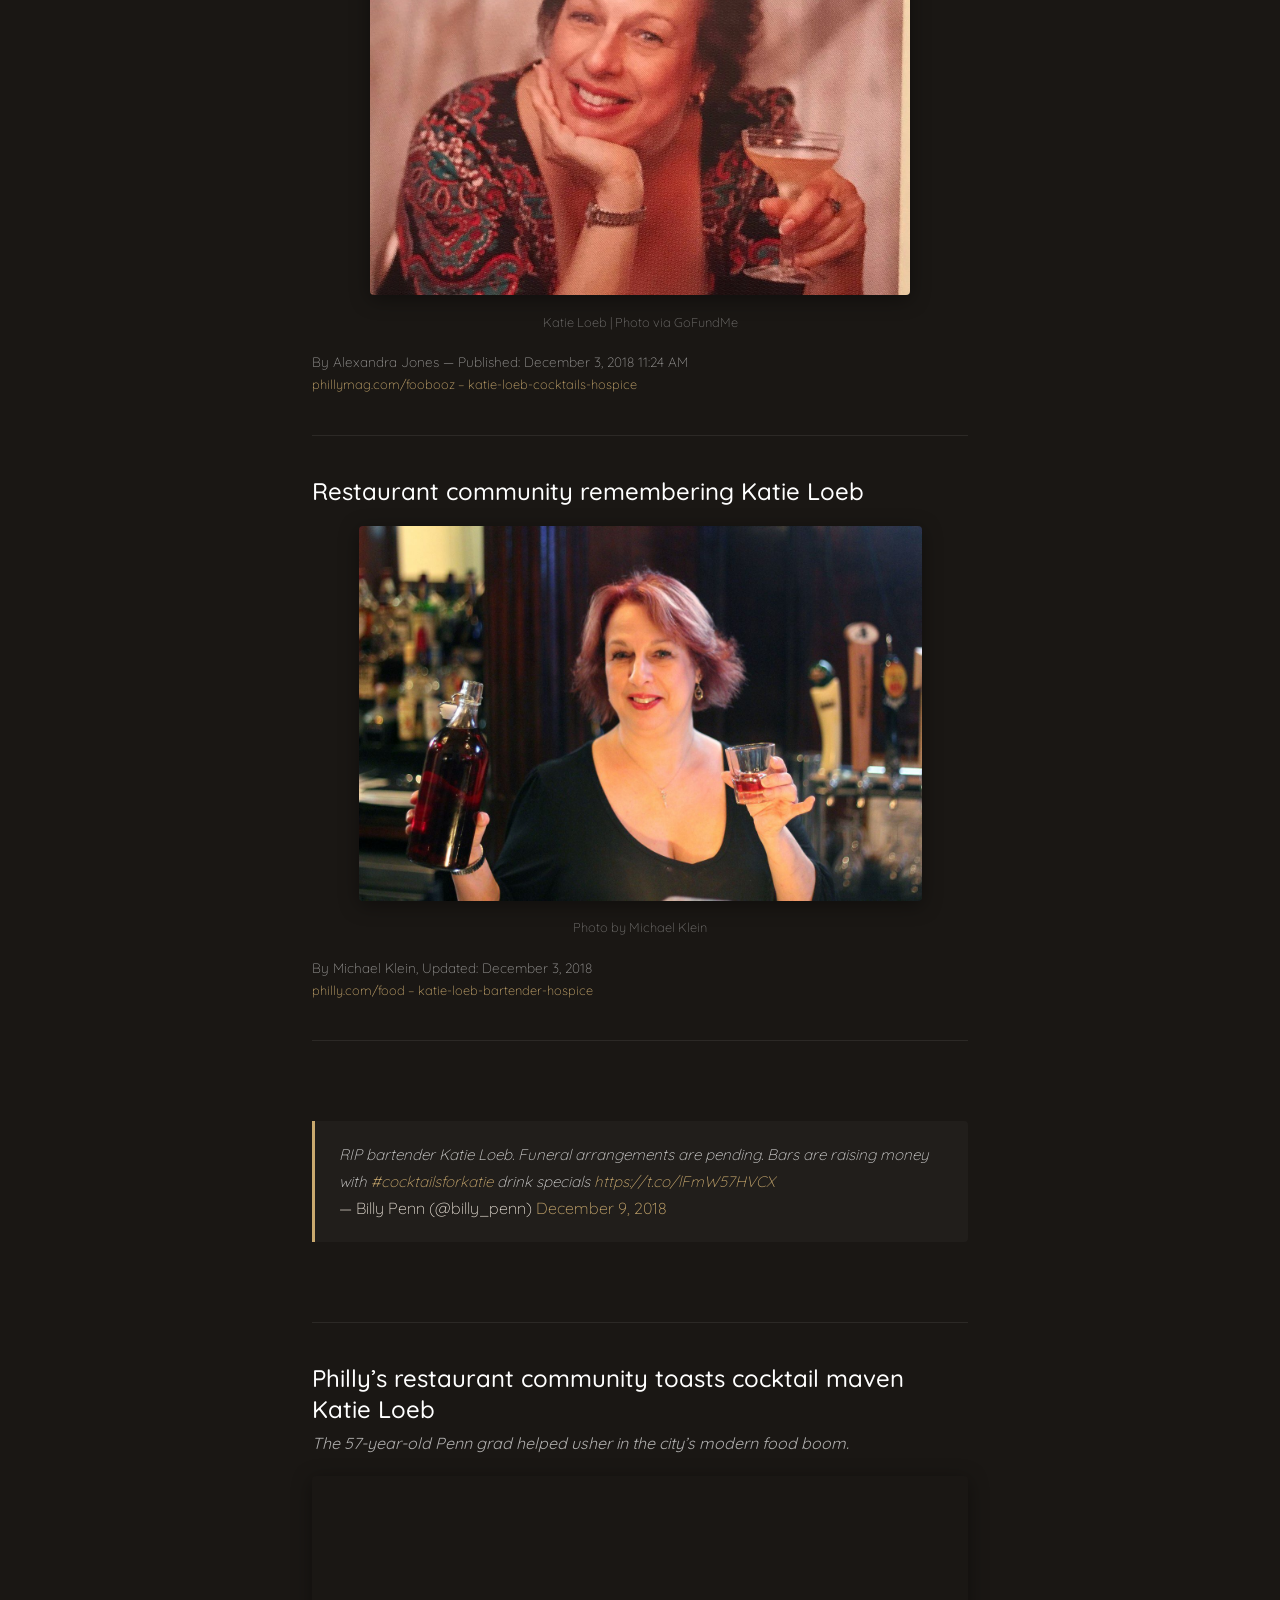
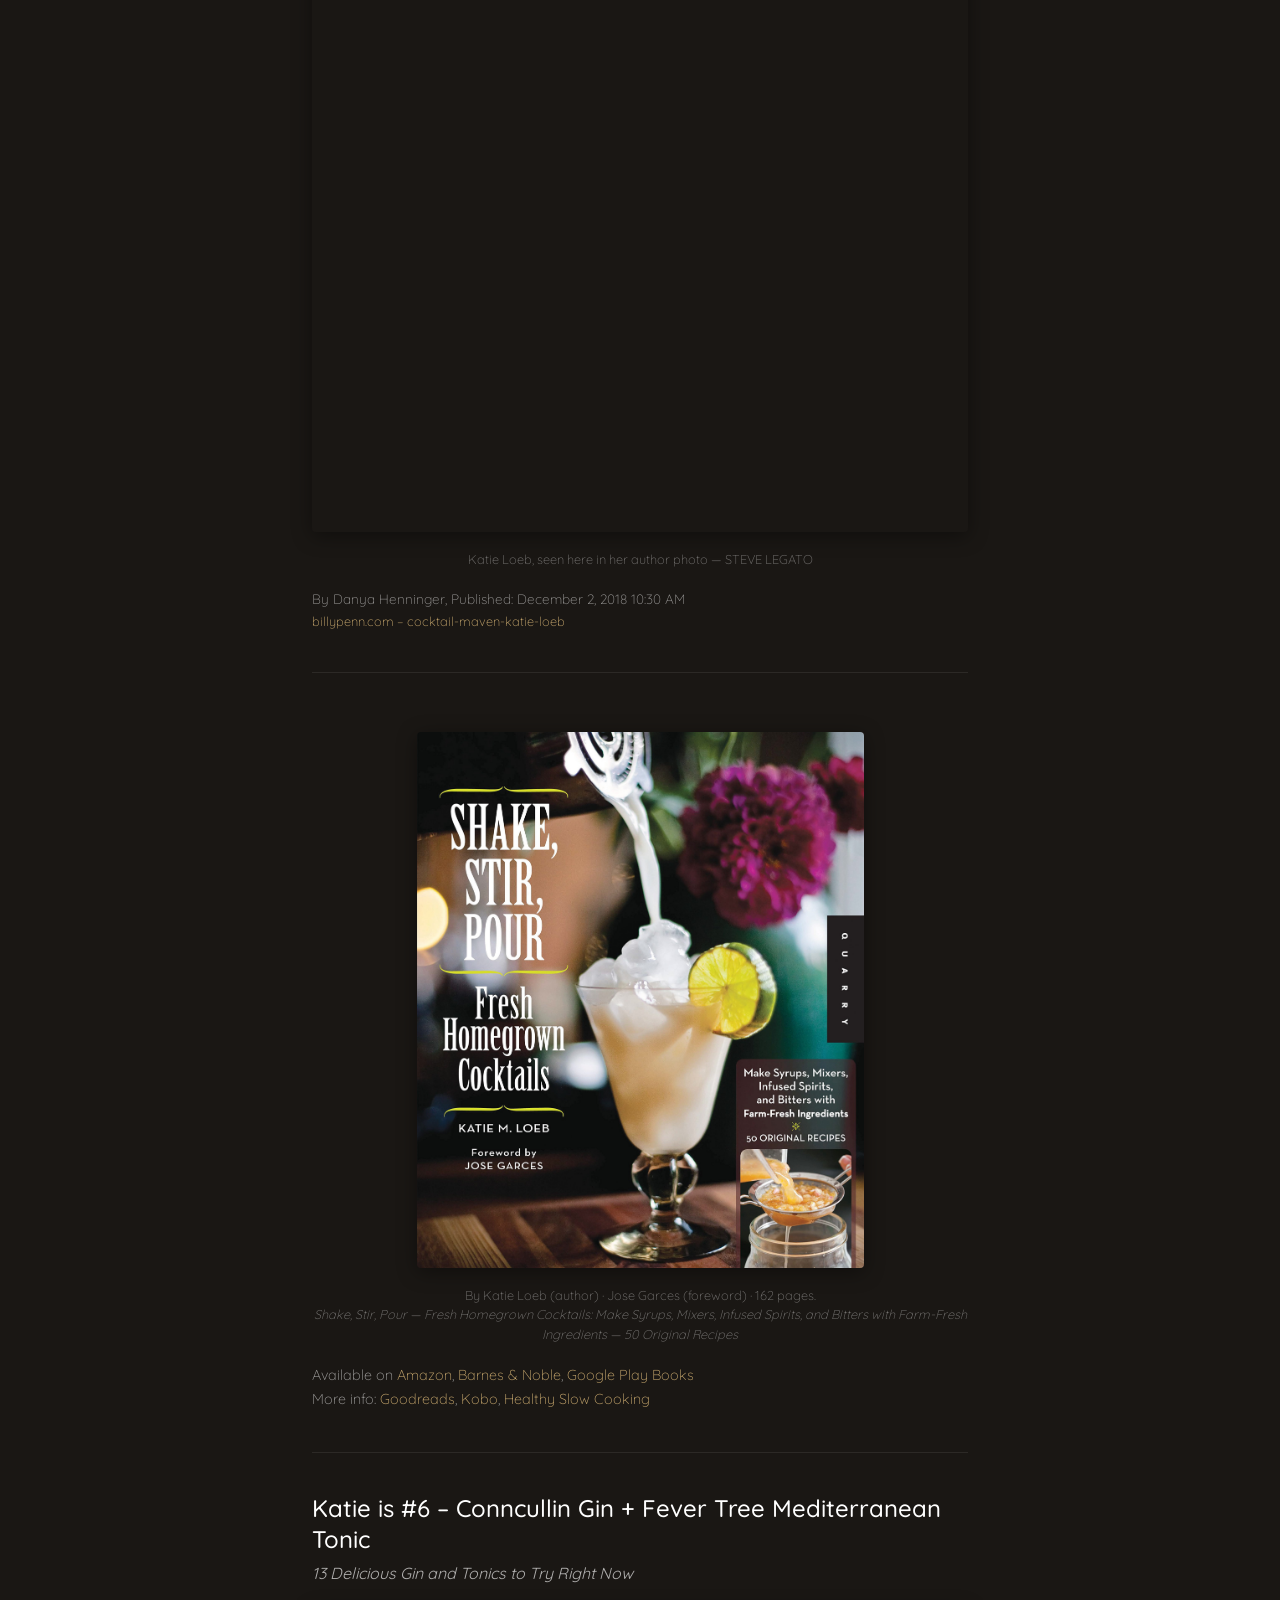
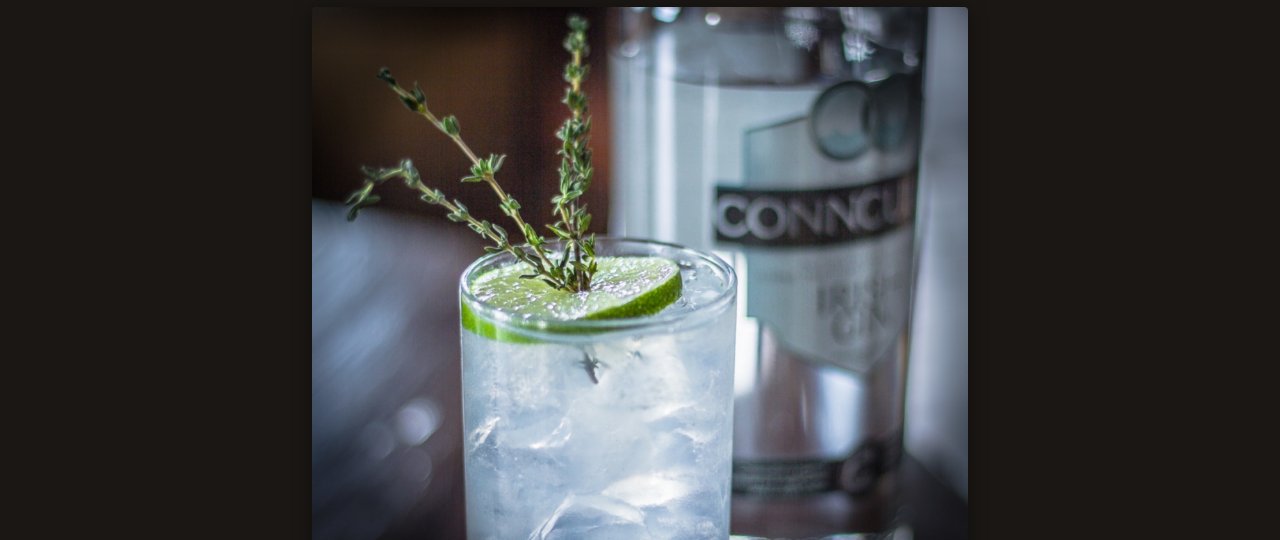
==== commit 160f7f8e: "Fix broken Billy Penn image with working wp.com CDN source Made-with: Cursor" ====
--- a/rest-in-peace/index.html
+++ b/rest-in-peace/index.html
@@ -269,7 +269,7 @@
       <h2>Philly&rsquo;s restaurant community toasts cocktail maven Katie Loeb</h2>
       <h3>The 57-year-old Penn grad helped usher in the city&rsquo;s modern food boom.</h3>
       <figure>
-        <img loading="lazy" decoding="async" src="https://a.spirited.media/wp-content/uploads/sites/2/2018/12/katieloeb.jpg?resize=676,380" alt="Katie Loeb, author photo" width="571" height="321">
+        <img loading="lazy" decoding="async" src="https://i0.wp.com/billypenn.com/wp-content/uploads/2018/12/katieloeb.jpg?fit=780%2C439&amp;ssl=1" alt="Katie Loeb, author photo" width="780" height="439" srcset="https://i0.wp.com/billypenn.com/wp-content/uploads/2018/12/katieloeb.jpg?w=1200&amp;ssl=1 1200w, https://i0.wp.com/billypenn.com/wp-content/uploads/2018/12/katieloeb.jpg?resize=300%2C169&amp;ssl=1 300w, https://i0.wp.com/billypenn.com/wp-content/uploads/2018/12/katieloeb.jpg?resize=1024%2C576&amp;ssl=1 1024w, https://i0.wp.com/billypenn.com/wp-content/uploads/2018/12/katieloeb.jpg?resize=768%2C432&amp;ssl=1 768w, https://i0.wp.com/billypenn.com/wp-content/uploads/2018/12/katieloeb.jpg?resize=400%2C225&amp;ssl=1 400w, https://i0.wp.com/billypenn.com/wp-content/uploads/2018/12/katieloeb.jpg?fit=780%2C439&amp;ssl=1&amp;w=370 370w" sizes="(max-width: 780px) 100vw, 780px">
         <figcaption>Katie Loeb, seen here in her author photo &mdash; STEVE LEGATO</figcaption>
       </figure>
       <p class="byline">
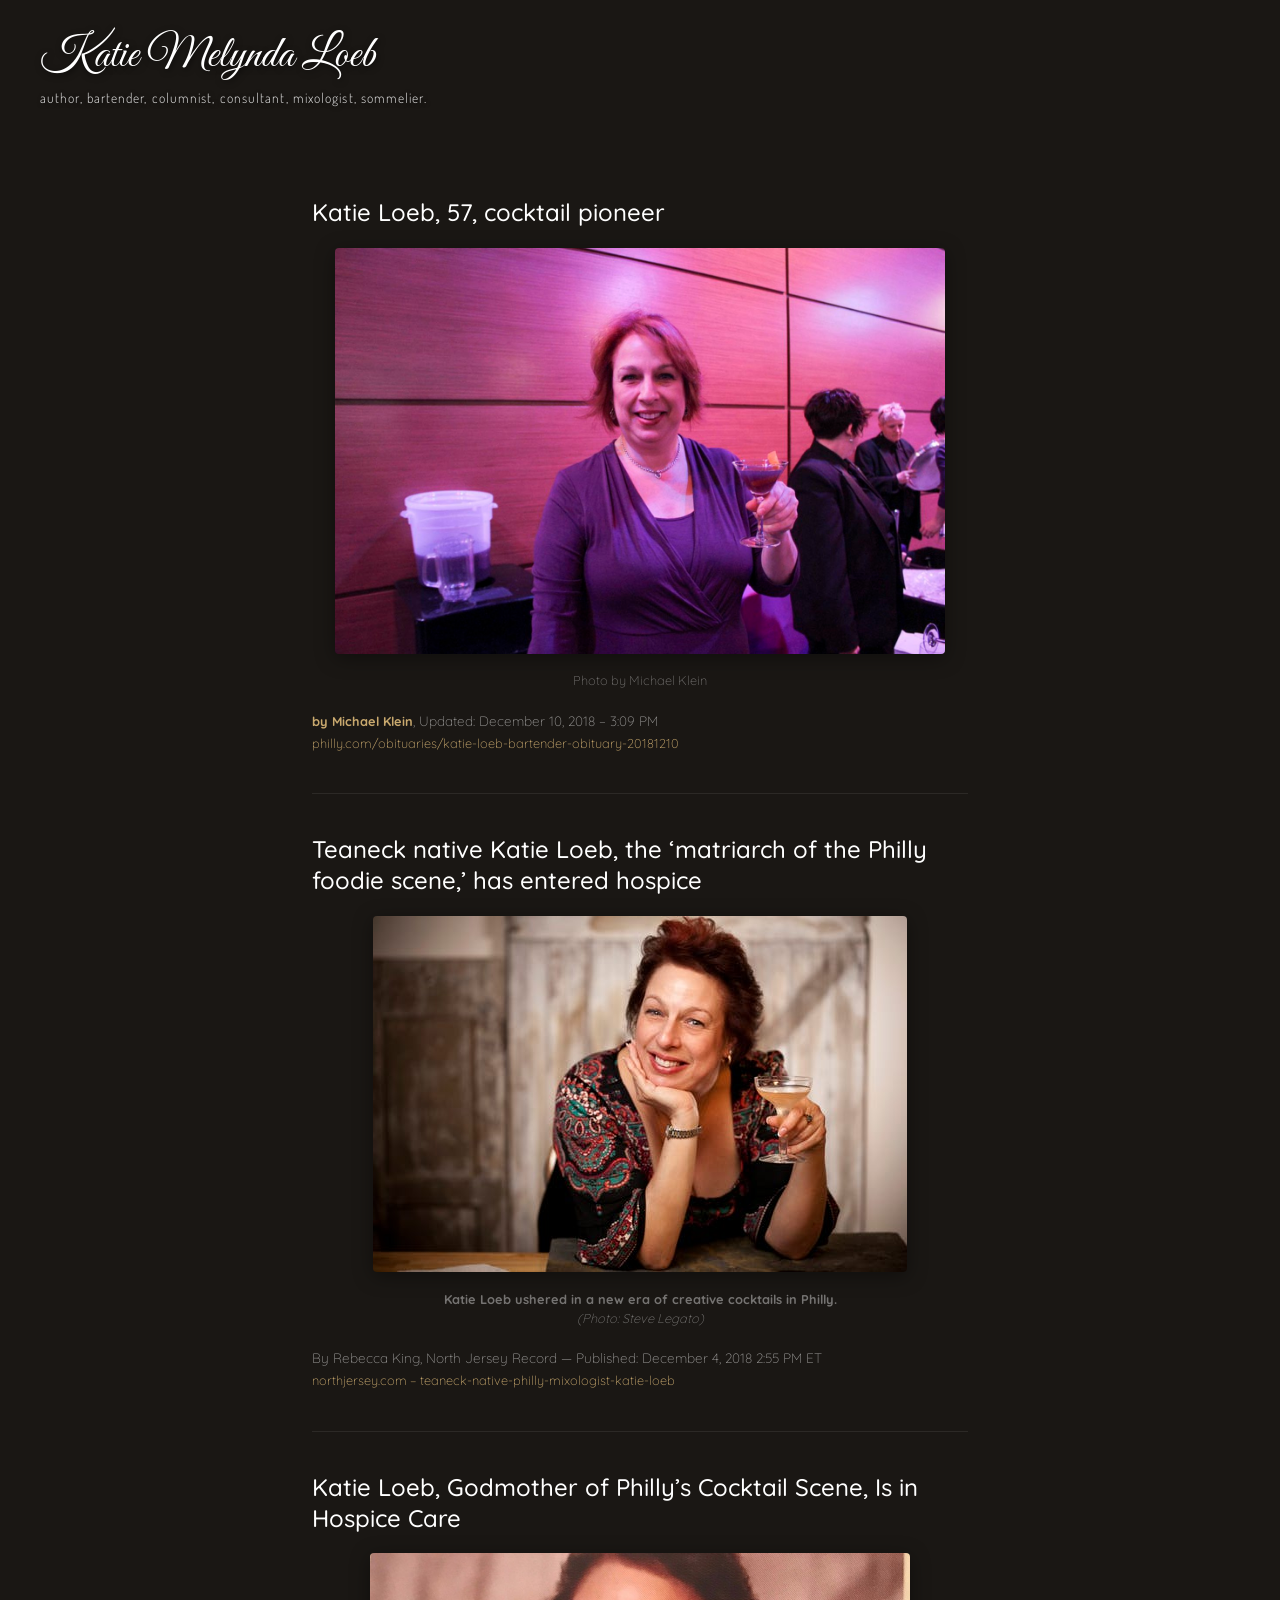
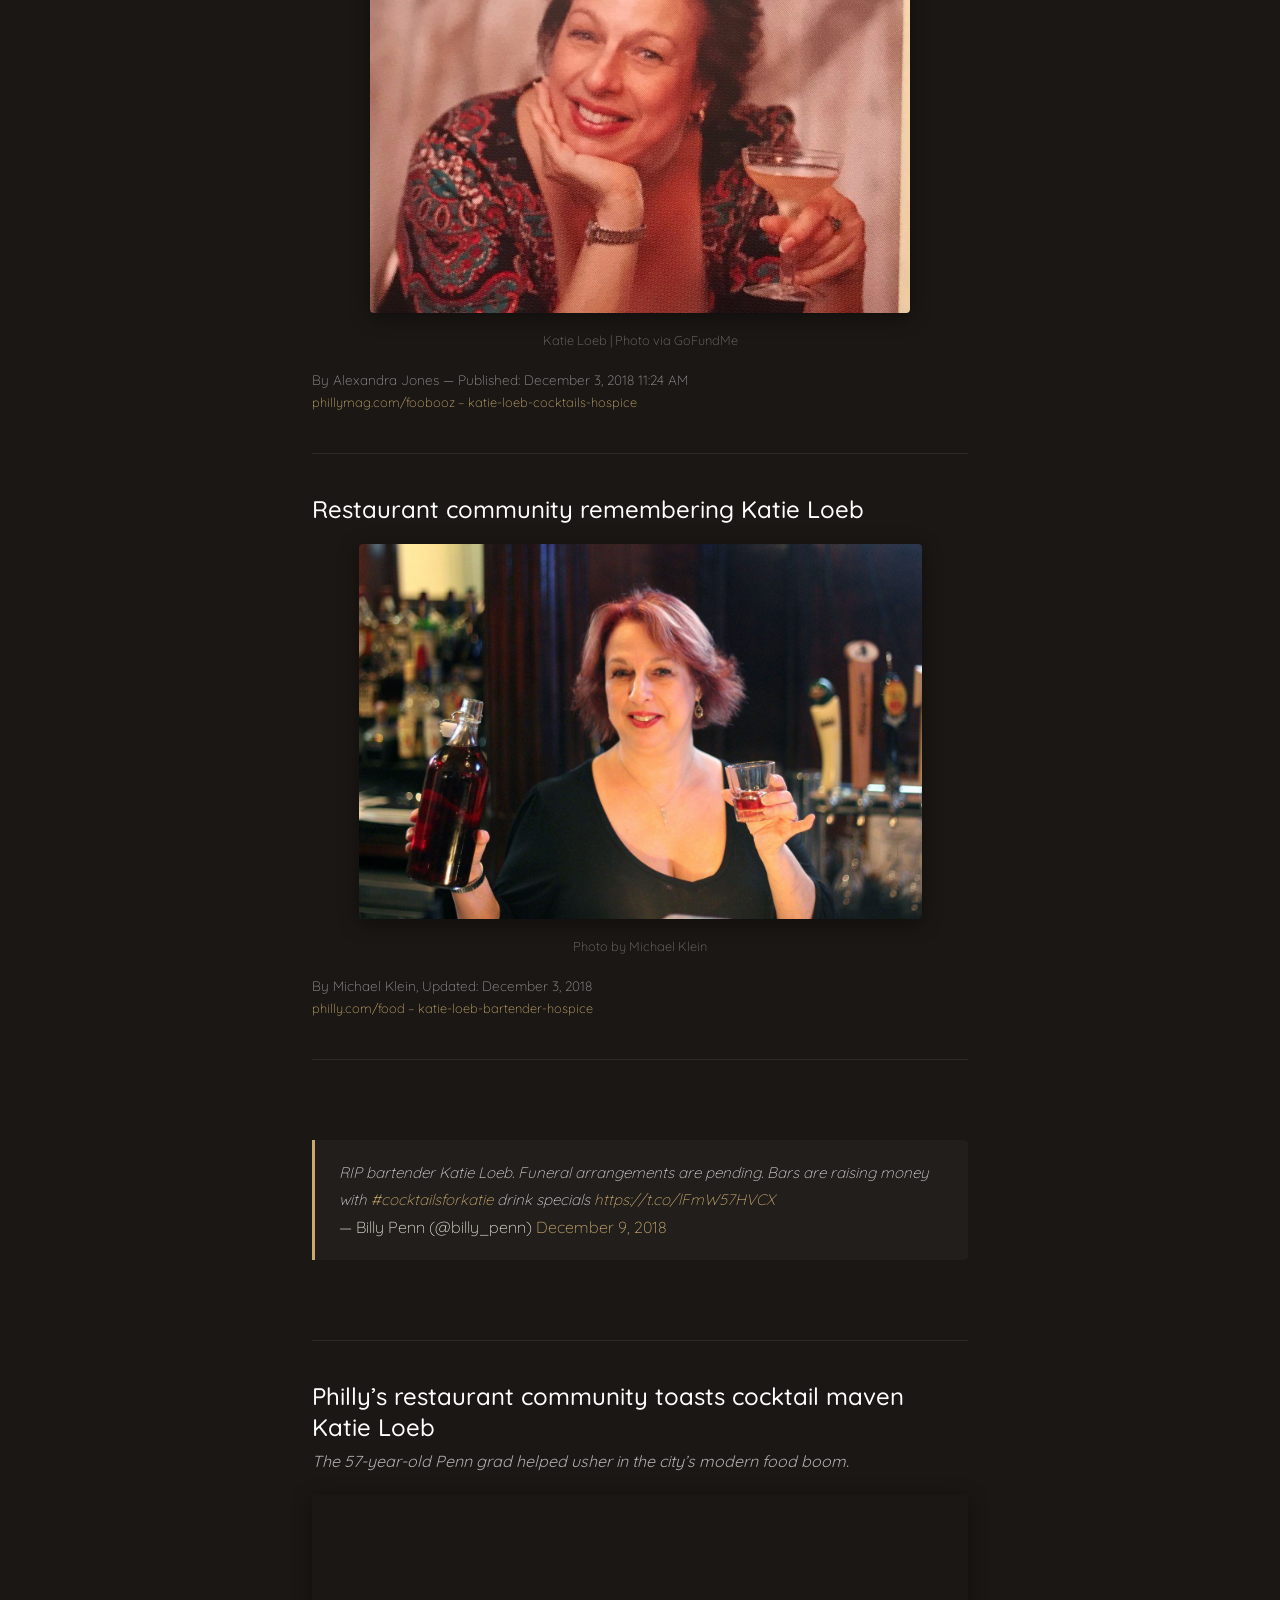
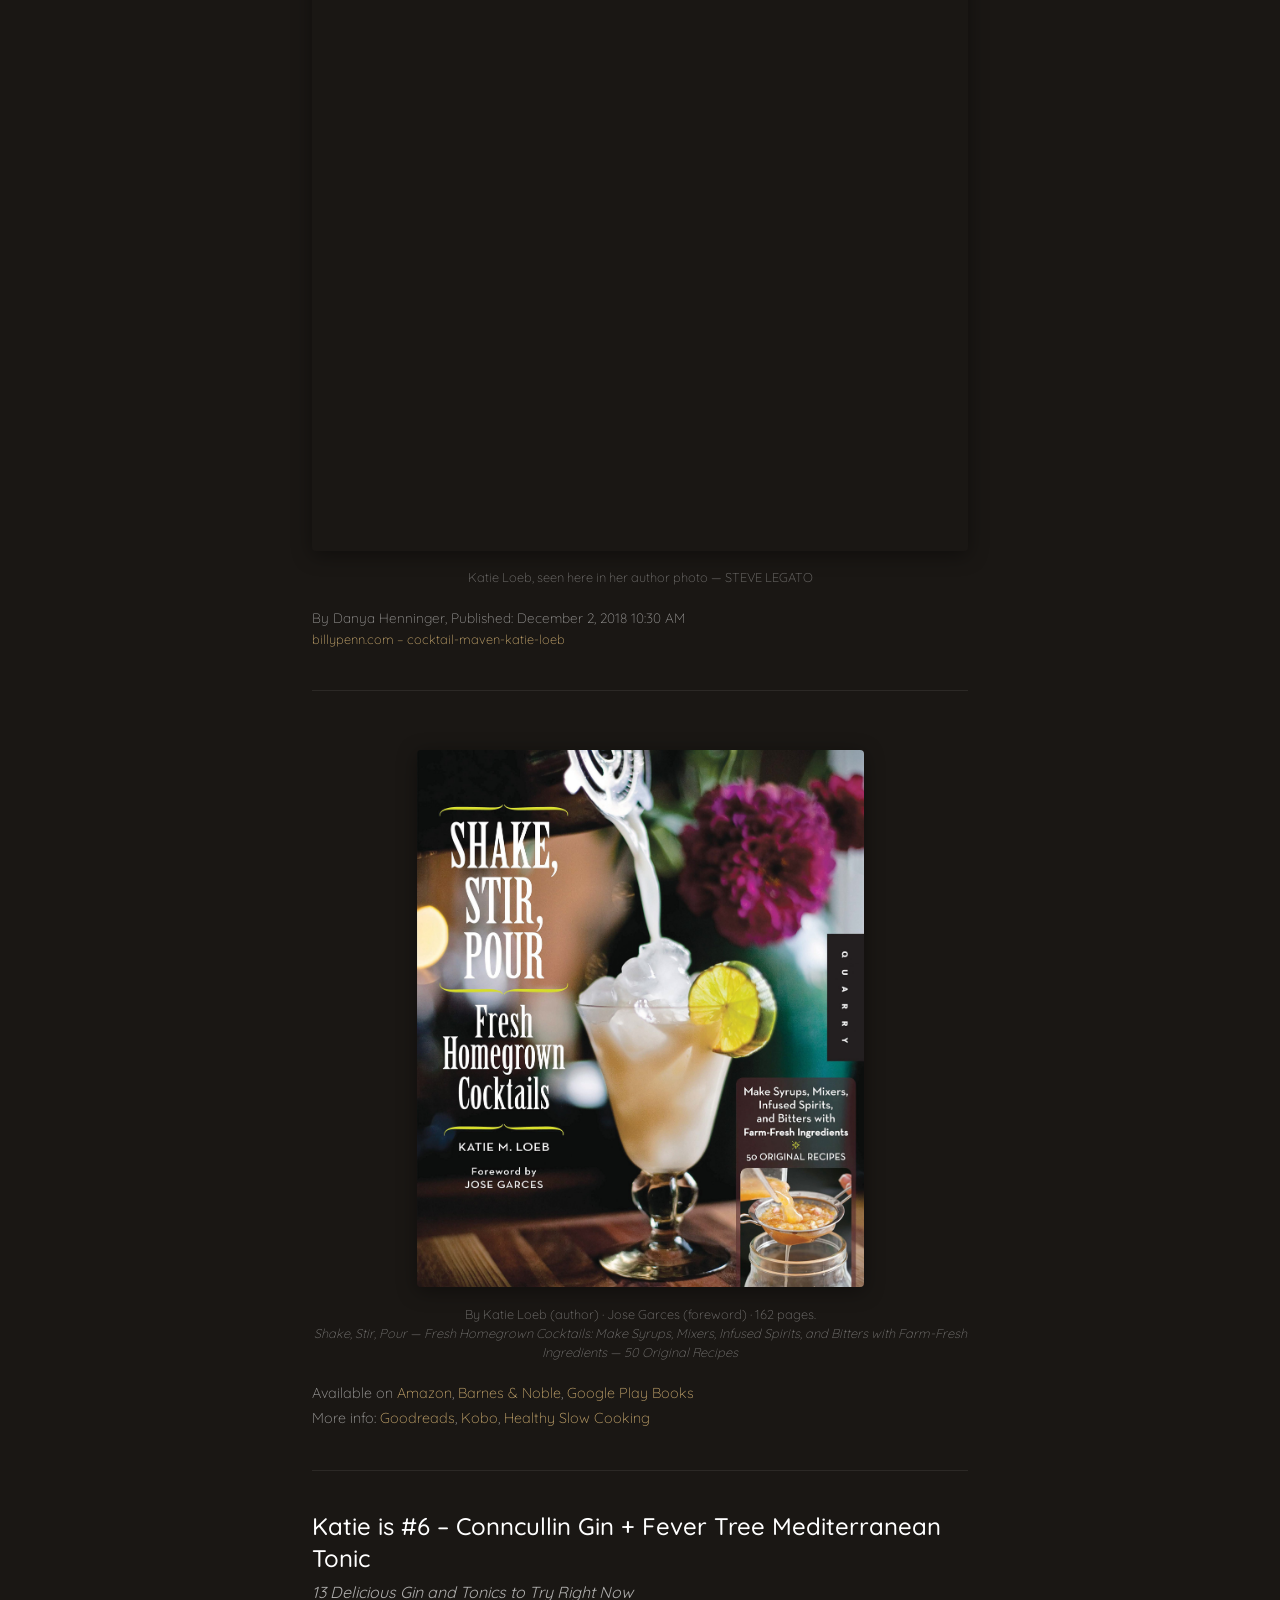
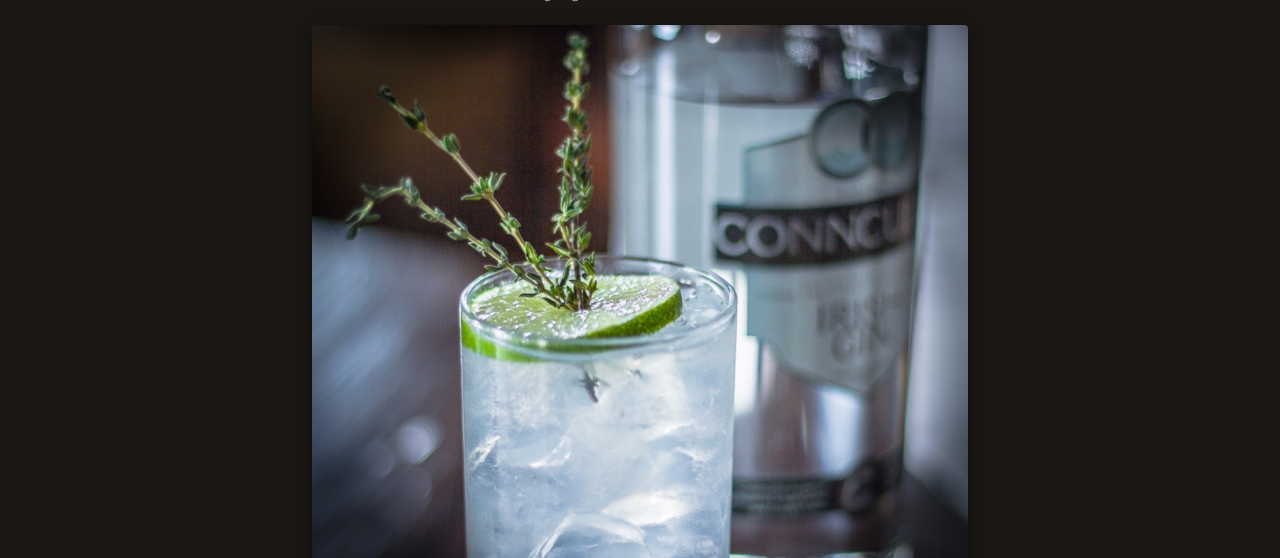
==== commit e4732c59: "Match Rest In Peace header typography and breakpoints to home page Made-with: Cursor" ====
--- a/rest-in-peace/index.html
+++ b/rest-in-peace/index.html
@@ -2,7 +2,7 @@
 <html lang="en-US">
 <head>
   <meta charset="UTF-8">
-  <meta name="viewport" content="width=device-width, initial-scale=1">
+  <meta name="viewport" content="width=device-width, initial-scale=1, viewport-fit=cover">
   <title>Rest In Peace - Katie Melynda Loeb</title>
   <meta name="description" content="Remembering Katie Melynda Loeb — author, bartender, columnist, consultant, mixologist, sommelier. March 4, 1961 – December 8, 2018.">
   <meta property="og:locale" content="en_US">
@@ -16,7 +16,7 @@
   <link rel="icon" href="../wp-content/uploads/2018/12/cropped-cropped-martini-favicon1-32x32.png" sizes="32x32">
   <link rel="icon" href="../wp-content/uploads/2018/12/cropped-cropped-martini-favicon1-192x192.png" sizes="192x192">
   <link rel="apple-touch-icon" href="../wp-content/uploads/2018/12/cropped-cropped-martini-favicon1-180x180.png">
-  <link href="https://fonts.googleapis.com/css2?family=Great+Vibes&family=Quicksand:wght@300;400;500;600&family=Dosis:wght@300;400&display=swap" rel="stylesheet">
+  <link href="https://fonts.googleapis.com/css2?family=Great+Vibes&family=Quicksand:wght@300;400;500&family=Dosis:wght@300;400&display=swap" rel="stylesheet">
   <style>
     *, *::before, *::after { margin: 0; padding: 0; box-sizing: border-box; }
 
@@ -40,31 +40,55 @@
     }
     a:hover { color: #e2c992; }
 
-    /* --- Header --- */
-    .site-header {
+    /* --- Header (matches home page) --- */
+    header {
       padding: 2rem 2.5rem;
-      background: linear-gradient(to bottom, rgba(26,23,20,0.95), rgba(26,23,20,0));
-      position: sticky;
-      top: 0;
-      z-index: 10;
+      padding-top: max(2rem, env(safe-area-inset-top));
     }
 
     .site-title {
       font-family: 'Great Vibes', cursive;
-      font-size: 2rem;
+      font-size: 2.8rem;
       font-weight: 400;
       color: #fff;
+      text-shadow: 1px 2px 6px rgba(0,0,0,0.6);
       line-height: 1.1;
     }
-    .site-title a { color: inherit; }
+
+    .site-title a {
+      color: inherit;
+      text-decoration: none;
+    }
 
     .site-description {
       font-family: 'Dosis', sans-serif;
-      font-size: 0.75rem;
+      font-size: 0.85rem;
       font-weight: 300;
-      color: rgba(255,255,255,0.5);
+      color: rgba(255,255,255,0.85);
+      text-shadow: 1px 1px 4px rgba(0,0,0,0.5);
       letter-spacing: 0.08em;
-      margin-top: 0.2rem;
+      margin-top: 0.3rem;
+    }
+
+    @media (max-width: 440px) {
+      header {
+        padding: 2rem 0;
+        padding-top: max(2rem, env(safe-area-inset-top));
+        text-align: center;
+      }
+    }
+
+    @media (max-width: 410px) {
+      .site-description .subhead-part2 {
+        display: block;
+        margin-top: 0.2em;
+      }
+    }
+
+    @media (max-width: 360px) {
+      .site-title {
+        font-size: 2.5rem;
+      }
     }
 
     /* --- Article container --- */
@@ -172,6 +196,7 @@
     .site-footer {
       text-align: center;
       padding: 2rem;
+      padding-bottom: max(2rem, env(safe-area-inset-bottom));
       border-top: 1px solid rgba(255,255,255,0.06);
     }
 
@@ -194,9 +219,9 @@
 </head>
 <body>
 
-  <header class="site-header">
+  <header>
     <h1 class="site-title"><a href="../index.html">Katie Melynda Loeb</a></h1>
-    <p class="site-description">author, bartender, columnist, consultant, mixologist, sommelier.</p>
+    <p class="site-description"><span class="subhead-part1">author, bartender, columnist,</span> <span class="subhead-part2">consultant, mixologist, sommelier.</span></p>
   </header>
 
   <article class="article-wrapper">
